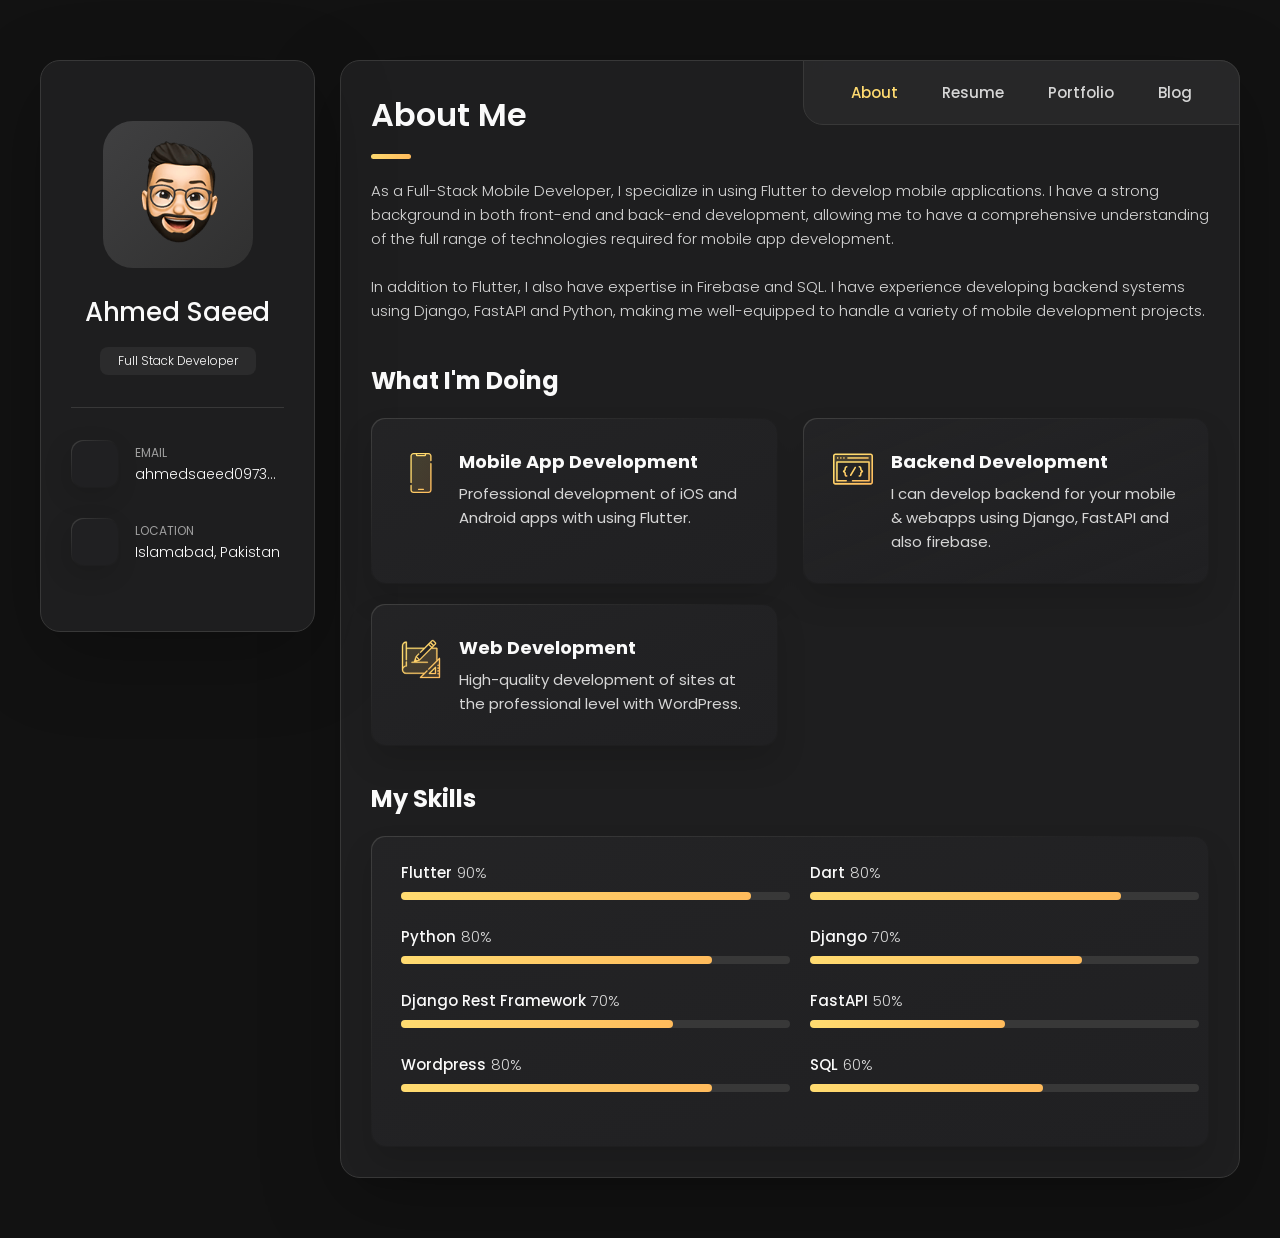
==== index.html @ b969475f "Project added" ====
<!DOCTYPE html>
<html lang="en">
  <head>
    <meta charset="UTF-8" />
    <meta http-equiv="X-UA-Compatible" content="IE=edge" />
    <meta name="viewport" content="width=device-width, initial-scale=1.0" />
    <title>Ahmed Saeed - Mobile App Developer</title>

    <!--
    - favicon
  -->
    <link
      rel="shortcut icon"
      href="./assets/images/logo.ico"
      type="image/x-icon"
    />

    <!--
    - custom css link
  -->
    <link rel="stylesheet" href="./assets/css/style.css" />

    <!--
    - google font link
  -->
    <link rel="preconnect" href="https://fonts.googleapis.com" />
    <link rel="preconnect" href="https://fonts.gstatic.com" crossorigin />
    <link
      href="https://fonts.googleapis.com/css2?family=Poppins:wght@300;400;500;600&display=swap"
      rel="stylesheet"
    />
  </head>

  <body>
    <!-- ===================================================================== -->
    <!-- Main -->
    <!-- ===================================================================== -->

    <main>
      <!-- ==================================================================== -->
      <!-- Sidebar -->
      <!-- ==================================================================== -->

      <aside class="sidebar" data-sidebar>
        <div class="sidebar-info">
          <figure class="avatar-box">
            <img
              src="./assets/images/my-avatar.png"
              alt="Ahmed Saeed"
              width="80"
            />
          </figure>

          <div class="info-content">
            <h1 class="name" title="Ahmed Saeed">Ahmed Saeed</h1>

            <p class="title">Full Stack Developer</p>
          </div>

          <button class="info_more-btn" data-sidebar-btn>
            <span>Show Contacts</span>

            <ion-icon name="chevron-down"></ion-icon>
          </button>
        </div>

        <div class="sidebar-info_more">
          <div class="separator"></div>

          <ul class="contacts-list">
            <li class="contact-item">
              <div class="icon-box">
                <ion-icon name="mail-outline"></ion-icon>
              </div>

              <div class="contact-info">
                <p class="contact-title">Email</p>

                <a href="mailto:ahmedsaeed0973@gmail.com" class="contact-link"
                  >ahmedsaeed0973@gmail.com</a
                >
              </div>
            </li>
            <!-- 
          <li class="contact-item">

            <div class="icon-box">  
              <ion-icon name="phone-portrait-outline"></ion-icon>
            </div>

            <div class="contact-info">
              <p class="contact-title">Phone</p>

              <a href="#" class="contact-link">+92 (333) 000-00000</a>
            </div>

          </li> -->

            <!-- <li class="contact-item">

            <div class="icon-box">
              <ion-icon name="calendar-outline"></ion-icon>
            </div>

            <div class="contact-info">
              <p class="contact-title">Birthday</p>

              <time datetime="1982-06-23">November 15, 1997</time>
            </div>

          </li> -->

            <li class="contact-item">
              <div class="icon-box">
                <ion-icon name="location-outline"></ion-icon>
              </div>

              <div class="contact-info">
                <p class="contact-title">Location</p>

                <address>Islamabad, Pakistan</address>
              </div>
            </li>
          </ul>

          <div class="separator"></div>

          <ul class="social-list">
            <li class="social-item">
              <a
                href="https://www.linkedin.com/in/ahmedawwan/"
                class="social-link"
                target="_blank"
              >
                <ion-icon name="logo-linkedin"></ion-icon>
              </a>
            </li>

            <li class="social-item">
              <a
                href="https://github.com/ahmedawwan"
                class="social-link"
                target="_blank"
              >
                <ion-icon name="logo-github"></ion-icon>
              </a>
            </li>

            <li class="social-item">
              <a
                href="https://stackoverflow.com/users/20607918/"
                class="social-link"
                target="_blank"
              >
                <ion-icon name="logo-stackoverflow"></ion-icon>
              </a>
            </li>

            <li class="social-item">
              <a
                href="https://medium.com/@ahmedawwan"
                class="social-link"
                target="_blank"
              >
                <ion-icon name="logo-medium"></ion-icon>
              </a>
            </li>

            <li class="social-item">
              <a
                href="https://instagram.com/ahmedawwan"
                class="social-link"
                target="_blank"
              >
                <ion-icon name="logo-instagram"></ion-icon>
              </a>
            </li>
          </ul>
        </div>
      </aside>

      <!--
      - #main-content
    -->

      <div class="main-content">
        <!--
        - #NAVBAR
      -->

        <nav class="navbar">
          <ul class="navbar-list">
            <li class="navbar-item">
              <button class="navbar-link active" data-nav-link>About</button>
            </li>

            <li class="navbar-item">
              <button class="navbar-link" data-nav-link>Resume</button>
            </li>

            <li class="navbar-item">
              <button class="navbar-link" data-nav-link>Portfolio</button>
            </li>

            <li class="navbar-item">
              <button class="navbar-link" data-nav-link>Blog</button>
            </li>
            <!-- 
          <li class="navbar-item">
            <button class="navbar-link" data-nav-link>Contact</button>
          </li> -->
          </ul>
        </nav>

        <!--
        - #ABOUT
      -->

        <article class="about active" data-page="about">
          <header>
            <h2 class="h2 article-title">About me</h2>
          </header>

          <section class="about-text">
            <p>
              As a Full-Stack Mobile Developer, I specialize in using Flutter to
              develop mobile applications. I have a strong background in both
              front-end and back-end development, allowing me to have a
              comprehensive understanding of the full range of technologies
              required for mobile app development.
              <br /><br />
              In addition to Flutter, I also have expertise in Firebase and SQL.
              I have experience developing backend systems using Django, FastAPI
              and Python, making me well-equipped to handle a variety of mobile
              development projects.
            </p>
          </section>

          <!-- ================================================================ -->
          <!-- Services -->
          <!-- ================================================================ -->

          <section class="service">
            <h3 class="h3 service-title">What i'm doing</h3>

            <ul class="service-list">
              <!-- =========================================================== -->
              <!-- Mobile App Development -->
              <!-- =========================================================== -->

              <li class="service-item">
                <div class="service-icon-box">
                  <img
                    src="./assets/images/icon-app.svg"
                    alt="mobile app icon"
                    width="40"
                  />
                </div>

                <div class="service-content-box">
                  <h4 class="h4 service-item-title">Mobile app development</h4>

                  <p class="service-item-text">
                    Professional development of iOS and Android apps with using
                    Flutter.
                  </p>
                </div>
              </li>

              <li class="service-item">
                <div class="service-icon-box">
                  <img
                    src="./assets/images/icon-dev.svg
                "
                    alt="Backend icon"
                    width="40"
                  />
                </div>

                <div class="service-content-box">
                  <h4 class="h4 service-item-title">Backend Development</h4>

                  <p class="service-item-text">
                    I can develop backend for your mobile & webapps using
                    Django, FastAPI and also firebase.
                  </p>
                </div>
              </li>

              <li class="service-item">
                <div class="service-icon-box">
                  <img
                    src="./assets/images/icon-design.svg"
                    alt="Web development icon"
                    width="40"
                  />
                </div>

                <div class="service-content-box">
                  <h4 class="h4 service-item-title">Web development</h4>

                  <p class="service-item-text">
                    High-quality development of sites at the professional level
                    with WordPress.
                  </p>
                </div>
              </li>

              <!-- <li class="service-item">

              <div class="service-icon-box">
                <img src="./assets/images/icon-photo.svg" alt="camera icon" width="40">
              </div>

              <div class="service-content-box">
                <h4 class="h4 service-item-title">Photography</h4>

                <p class="service-item-text">
                  I make high-quality photos of any category at a professional level.
                </p>
              </div>

            </li> -->
            </ul>
          </section>

          <!-- =============================================================== -->
          <!-- Skills -->
          <!-- =============================================================== -->

          <section class="skill">
            <h3 class="h3 skills-title">My skills</h3>

            <div
              class="skills-list content-card"
              style="display: grid; grid-template-columns: 50% 50%; gap: 0 20px"
            >
              <li class="skills-item">
                <div class="title-wrapper">
                  <h5 class="h5">Flutter</h5>
                  <data value="90">90%</data>
                </div>

                <div class="skill-progress-bg">
                  <div class="skill-progress-fill" style="width: 90%"></div>
                </div>
              </li>

              <li class="skills-item">
                <div class="title-wrapper">
                  <h5 class="h5">Dart</h5>
                  <data value="80">80%</data>
                </div>

                <div class="skill-progress-bg">
                  <div class="skill-progress-fill" style="width: 80%"></div>
                </div>
              </li>

              <li class="skills-item">
                <div class="title-wrapper">
                  <h5 class="h5">Python</h5>
                  <data value="80">80%</data>
                </div>

                <div class="skill-progress-bg">
                  <div class="skill-progress-fill" style="width: 80%"></div>
                </div>
              </li>

              <li class="skills-item">
                <div class="title-wrapper">
                  <h5 class="h5">Django</h5>
                  <data value="70">70%</data>
                </div>

                <div class="skill-progress-bg">
                  <div class="skill-progress-fill" style="width: 70%"></div>
                </div>
              </li>

              <li class="skills-item">
                <div class="title-wrapper">
                  <h5 class="h5">Django Rest Framework</h5>
                  <data value="70">70%</data>
                </div>

                <div class="skill-progress-bg">
                  <div class="skill-progress-fill" style="width: 70%"></div>
                </div>
              </li>

              <li class="skills-item">
                <div class="title-wrapper">
                  <h5 class="h5">FastAPI</h5>
                  <data value="50">50%</data>
                </div>

                <div class="skill-progress-bg">
                  <div class="skill-progress-fill" style="width: 50%"></div>
                </div>
              </li>

              <li class="skills-item">
                <div class="title-wrapper">
                  <h5 class="h5">Wordpress</h5>
                  <data value="80">80%</data>
                </div>

                <div class="skill-progress-bg">
                  <div class="skill-progress-fill" style="width: 80%"></div>
                </div>
              </li>

              <li class="skills-item">
                <div class="title-wrapper">
                  <h5 class="h5">SQL</h5>
                  <data value="60">60%</data>
                </div>

                <div class="skill-progress-bg">
                  <div class="skill-progress-fill" style="width: 60%"></div>
                </div>
              </li>
            </div>
          </section>

          <!--
          - testimonials
        -->

          <!-- <section class="testimonials">

          <h3 class="h3 testimonials-title">Testimonials</h3>

          <ul class="testimonials-list has-scrollbar">

            <li class="testimonials-item">
              <div class="content-card" data-testimonials-item>

                <figure class="testimonials-avatar-box">
                  <img src="./assets/images/avatar-1.png" alt="Daniel lewis" width="60" data-testimonials-avatar>
                </figure>

                <h4 class="h4 testimonials-item-title" data-testimonials-title>Daniel lewis</h4>

                <div class="testimonials-text" data-testimonials-text>
                  <p>
                    Richard was hired to create a corporate identity. We were very pleased with the work done. She has a
                    lot of experience
                    and is very concerned about the needs of client. Lorem ipsum dolor sit amet, ullamcous cididt
                    consectetur adipiscing
                    elit, seds do et eiusmod tempor incididunt ut laborels dolore magnarels alia.
                  </p>
                </div>

              </div>
            </li>



          </ul>

        </section> -->

          <!--
          - testimonials modal
        -->

          <div class="modal-container" data-modal-container>
            <div class="overlay" data-overlay></div>

            <section class="testimonials-modal">
              <button class="modal-close-btn" data-modal-close-btn>
                <ion-icon name="close-outline"></ion-icon>
              </button>

              <div class="modal-img-wrapper">
                <figure class="modal-avatar-box">
                  <img
                    src="./assets/images/avatar-1.png"
                    alt="Daniel lewis"
                    width="80"
                    data-modal-img
                  />
                </figure>

                <img src="./assets/images/icon-quote.svg" alt="quote icon" />
              </div>

              <div class="modal-content">
                <h4 class="h3 modal-title" data-modal-title>Daniel lewis</h4>

                <time datetime="2021-06-14">14 June, 2021</time>

                <div data-modal-text>
                  <p>
                    Richard was hired to create a corporate identity. We were
                    very pleased with the work done. She has a lot of experience
                    and is very concerned about the needs of client. Lorem ipsum
                    dolor sit amet, ullamcous cididt consectetur adipiscing
                    elit, seds do et eiusmod tempor incididunt ut laborels
                    dolore magnarels alia.
                  </p>
                </div>
              </div>
            </section>
          </div>

          <!--
          - clients
        -->

          <!-- <section class="clients">

          <h3 class="h3 clients-title">Clients</h3>

          <ul class="clients-list has-scrollbar">

            <li class="clients-item">
              <a href="#">
                <img src="./assets/images/logo-1-color.png" alt="client logo">
              </a>
            </li>

            <li class="clients-item">
              <a href="#">
                <img src="./assets/images/logo-2-color.png" alt="client logo">
              </a>
            </li>

            <li class="clients-item">
              <a href="#">
                <img src="./assets/images/logo-3-color.png" alt="client logo">
              </a>
            </li>

            <li class="clients-item">
              <a href="#">
                <img src="./assets/images/logo-4-color.png" alt="client logo">
              </a>
            </li>

            <li class="clients-item">
              <a href="#">
                <img src="./assets/images/logo-5-color.png" alt="client logo">
              </a>
            </li>

            <li class="clients-item">
              <a href="#">
                <img src="./assets/images/logo-6-color.png" alt="client logo">
              </a>
            </li>

          </ul>

        </section> -->
        </article>

        <!--
        - #RESUME
      -->

        <article class="resume" data-page="resume">
          <header>
            <h2 class="h2 article-title">Resume</h2>
          </header>

          <section class="timeline">
            <div class="title-wrapper">
              <div class="icon-box">
                <ion-icon name="book-outline"></ion-icon>
              </div>

              <!-- =========================================================== -->
              <!-- Experience -->
              <!-- =========================================================== -->

              <h3 class="h3">Experience</h3>
            </div>

            <ol class="timeline-list">
              <li class="timeline-item">
                <h4 class="h4 timeline-item-title">
                  Flutter Developer - Ropstam Solutions Inc
                </h4>

                <span>Jul 2022 - Present</span>

                <!-- <ul>
                  <li class="timeline-text">
                    - Design & implement new app modules based on the product
                    requirements
                  </li>
                  <li class="timeline-text">- Maintain existing codebases</li>
                  <li class="timeline-text">
                    - Build reusable widgets and libraries for future use
                  </li>
                  <li class="timeline-text">
                    - Debug existing apps components, fix issues and avoid
                    regressions
                  </li>
                  <li class="timeline-text">
                    - Collaborate closely with the teams of UI/UX designers,
                    PMs, QAs, and other developers
                  </li>
                  <li class="timeline-text">
                    - Participate in software architecture, design discussions
                    and code reviews
                  </li>
                  <li class="timeline-text">
                    - Optimize application for maximum speed and scalability
                  </li>
                </ul>
              </li> -->
              </li>

              <li class="timeline-item">
                <h4 class="h4 timeline-item-title">
                  Mobile Application Developer - Oxbridge Digital
                </h4>

                <span>Jul 2021 - Jul 2022</span>

                <!-- <ul>
                  <li class="timeline-text">
                    - Building and deploying robust apps to Android/ iOS devices
                  </li>
                  <li class="timeline-text">
                    - Writing readable and clear code using Dart that will be
                    extensively documented for future use and upgrades
                  </li>
                  <li class="timeline-text">
                    - Build reusable widgets and libraries for future use
                  </li>
                  <li class="timeline-text">
                    - Ensure the technical feasibility of UI/UX designs
                  </li>
                  <li class="timeline-text">
                    - Collaborate with other team members and stakeholders
                  </li>
                </ul>
              </li> -->
              </li>

              <li class="timeline-item">
                <h4 class="h4 timeline-item-title">
                  Intern - Cybrone Solutions
                </h4>

                <span>Apr 2021 - Jul 2021</span>
                <!-- 
                <ul>
                  <li class="timeline-text">
                    - Assisting in developing UI of mobile applications.
                  </li>
                  <li class="timeline-text">
                    - Assisting in maintaining existing codebases.
                  </li>
                  <li class="timeline-text">
                    - Assisting in gathering client requirements.
                  </li>
                </ul> -->
              </li>
            </ol>
          </section>

          <!-- =============================================================== -->
          <!-- Education -->
          <!-- =============================================================== -->

          <section class="timeline">
            <div class="title-wrapper">
              <div class="icon-box">
                <ion-icon name="book-outline"></ion-icon>
              </div>

              <h3 class="h3">Education</h3>
            </div>

            <ol class="timeline-list">
              <li class="timeline-item">
                <h4 class="h4 timeline-item-title">
                  Federal Urdu University of Arts, Science & Technology
                </h4>

                <span>2017 - 2021</span>

                <p class="timeline-text">Bachelor's Degree, Computer Science</p>
              </li>
            </ol>
          </section>

          <section class="timeline">
            <div class="title-wrapper">
              <div class="icon-box">
                <ion-icon name="book-outline"></ion-icon>
              </div>

              <h3 class="h3">Certifications</h3>
            </div>

            <ol class="timeline-list">
              <li class="timeline-item">
                <a
                  href="https://www.udemy.com/certificate/UC-ce38c7cd-98c3-48b2-a9f4-07ca939f2468/"
                  target="_blank"
                >
                  <h4 class="h4 timeline-item-title">
                    The Complete 2021 Flutter Development Bootcamp with Dart
                  </h4>
                </a>
                <span>August 2022</span>

                <p class="timeline-text">Udemy</p>
              </li>

              <li class="timeline-item">
                <a
                  href="https://www.hackerrank.com/certificates/c4bd63835437"
                  target="_blank"
                >
                  <h4 class="h4 timeline-item-title">
                    JavaScript (Intermediate) Certificate
                  </h4>
                </a>

                <span>April 2022</span>

                <p class="timeline-text">Hackerrank</p>
              </li>

              <li class="timeline-item">
                <a
                  href="https://www.hackerrank.com/certificates/7dc91e171e34"
                  target="_blank"
                >
                  <h4 class="h4 timeline-item-title">
                    JavaScript (Basic) Certificate
                  </h4>
                </a>

                <span>April 2022</span>

                <p class="timeline-text">Hackerrank</p>
              </li>
            </ol>
          </section>
        </article>

        <!--
        - #PORTFOLIO
      -->

        <article class="portfolio" data-page="portfolio">
          <header>
            <h2 class="h2 article-title">Portfolio</h2>
          </header>

          <section class="projects">
            <ul class="filter-list">
              <li class="filter-item">
                <button class="active" data-filter-btn>All</button>
              </li>

              <li class="filter-item">
                <button data-filter-btn>Mobile</button>
              </li>

              <li class="filter-item">
                <button data-filter-btn>Web</button>
              </li>
            </ul>

            <div class="filter-select-box">
              <button class="filter-select" data-select>
                <div class="select-value" data-selecct-value>
                  Select category
                </div>

                <div class="select-icon">
                  <ion-icon name="chevron-down"></ion-icon>
                </div>
              </button>

              <ul class="select-list">
                <li class="select-item">
                  <button data-select-item>All</button>
                </li>

                <li class="select-item">
                  <button data-select-item>Mobile</button>
                </li>

                <li class="select-item">
                  <button data-select-item>Web</button>
                </li>
              </ul>
            </div>

            <ul class="project-list">
              <li
                class="project-item active"
                data-filter-item
                data-category="mobile"
              >
                <a href="#">
                  <figure class="project-img">
                    <div class="project-item-icon-box">
                      <ion-icon name="eye-outline"></ion-icon>
                    </div>

                    <img
                      src="./assets/images/project-n4l.jpg"
                      alt="Health App"
                      loading="lazy"
                    />
                  </figure>

                  <h3 class="project-title">N4L Health</h3>

                  <p class="project-category">Mobile</p>
                </a>
              </li>

              <li
                class="project-item active"
                data-filter-item
                data-category="mobile"
              >
                <a
                  href="https://play.google.com/store/apps/details?id=com.ropstam.mydasma"
                  target="_blank"
                >
                  <figure class="project-img">
                    <div class="project-item-icon-box">
                      <ion-icon name="eye-outline"></ion-icon>
                    </div>

                    <img
                      src="./assets/images/project-mydasma.webp"
                      alt="Health App"
                      loading="lazy"
                    />
                  </figure>

                  <h3 class="project-title">MyDasma</h3>

                  <p class="project-category">Mobile</p>
                </a>
              </li>

              <li
                class="project-item active"
                data-filter-item
                data-category="mobile"
              >
                <a
                  href="https://play.google.com/store/apps/details?id=com.zack.report_zip"
                  target="_blank"
                >
                  <figure class="project-img">
                    <div class="project-item-icon-box">
                      <ion-icon name="eye-outline"></ion-icon>
                    </div>

                    <img
                      src="./assets/images/project-rpz.webp"
                      alt="Business"
                      loading="lazy"
                    />
                  </figure>

                  <h3 class="project-title">ReportZip</h3>

                  <p class="project-category">Mobile</p>
                </a>
              </li>

              <li
                class="project-item active"
                data-filter-item
                data-category="mobile"
              >
                <a href="#">
                  <figure class="project-img">
                    <div class="project-item-icon-box">
                      <ion-icon name="eye-outline"></ion-icon>
                    </div>

                    <img
                      src="./assets/images/project-bmc.jpg"
                      alt="Courier"
                      loading="lazy"
                    />
                  </figure>

                  <h3 class="project-title">Be My Courier</h3>

                  <p class="project-category">Mobile</p>
                </a>
              </li>

              <li
                class="project-item active"
                data-filter-item
                data-category="mobile"
              >
                <a
                  href="https://github.com/ahmedawwan/unity_human_anatomy_AR"
                  target="_blank"
                >
                  <figure class="project-img">
                    <div class="project-item-icon-box">
                      <ion-icon name="eye-outline"></ion-icon>
                    </div>

                    <img
                      src="./assets/images/project-haar.png"
                      alt="Business"
                      loading="lazy"
                    />
                  </figure>

                  <h3 class="project-title">Human Anatomy AR</h3>

                  <p class="project-category">Mobile</p>
                </a>
              </li>

              <li
                class="project-item active"
                data-filter-item
                data-category="web"
              >
                <a href="https://magnacartacollege.ac.uk/" target="_blank">
                  <figure class="project-img">
                    <div class="project-item-icon-box">
                      <ion-icon name="eye-outline"></ion-icon>
                    </div>

                    <img
                      src="./assets/images/project-mcc.jpg"
                      alt="Education"
                      loading="lazy"
                    />
                  </figure>

                  <h3 class="project-title">Magna Carta College</h3>

                  <p class="project-category">Web</p>
                </a>
              </li>
              <li
                class="project-item active"
                data-filter-item
                data-category="web"
              >
                <a href="https://profile.oxbridgedigital.com/" target="_blank">
                  <figure class="project-img">
                    <div class="project-item-icon-box">
                      <ion-icon name="eye-outline"></ion-icon>
                    </div>

                    <img
                      src="./assets/images/project-od.jpg"
                      alt="Education"
                      loading="lazy"
                    />
                  </figure>

                  <h3 class="project-title">Oxbridge Digital Profile</h3>

                  <p class="project-category">Web</p>
                </a>
              </li>
              <li
                class="project-item active"
                data-filter-item
                data-category="web"
              >
                <a href="https://www.ecc.edu.pk/" target="_blank">
                  <figure class="project-img">
                    <div class="project-item-icon-box">
                      <ion-icon name="eye-outline"></ion-icon>
                    </div>

                    <img
                      src="./assets/images/project-ecc.jpg"
                      alt="Education"
                      loading="lazy"
                    />
                  </figure>

                  <h3 class="project-title">Extreme Commerce College</h3>

                  <p class="project-category">Web</p>
                </a>
              </li>
            </ul>
          </section>
        </article>

        <!--
        - #BLOG
      -->

        <article class="blog" data-page="blog">
          <header>
            <h2 class="h2 article-title">Blog</h2>
          </header>

          <section class="blog-posts">
            <ul class="blog-posts-list">
              <li class="blog-post-item">
                <a
                  href="https://medium.com/@ahmedawwan/implementation-of-apple-pay-with-stripe-in-flutter-a-comprehensive-guide-ef66f9bb989f"
                  target="_blank"
                >
                  <figure class="blog-banner-box">
                    <img
                      src="https://miro.medium.com/max/1400/1*1n-mTmyyASV1pCbcPAWdqA.webp"
                      alt="apple pay with stripe"
                      loading="lazy"
                    />
                  </figure>

                  <div class="blog-content">
                    <div class="blog-meta">
                      <p class="blog-category">Flutter</p>

                      <span class="dot"></span>

                      <time datetime="2022-02-23">Jan 29, 2023</time>
                    </div>

                    <h3 class="h3 blog-item-title">
                      Implementation of Apple Pay with Stripe in Flutter: A
                      Comprehensive Guide
                    </h3>

                    <p class="blog-text">
                      Demonstration of Apple Pay with Stripe in a Flutter app
                      using flutter_stripe package.
                    </p>
                  </div>
                </a>
              </li>

              <li class="blog-post-item">
                <a
                  href="https://medium.com/@ahmedawwan/using-touch-id-to-authenticate-to-the-server-in-flutter-5859433bcc6d"
                  target="_blank"
                >
                  <figure class="blog-banner-box">
                    <img
                      src="https://miro.medium.com/v2/1*CVcS81XVD7YU7dZsCivJKA.jpeg"
                      alt="biometric authentication with flutter"
                      loading="lazy"
                    />
                  </figure>

                  <div class="blog-content">
                    <div class="blog-meta">
                      <p class="blog-category">Flutter</p>

                      <span class="dot"></span>

                      <time datetime="2022-02-23">Oct 30, 2022</time>
                    </div>

                    <h3 class="h3 blog-item-title">
                      Secure Server Authentication with Biometrics in Flutter: A
                      Step-by-Step Guide
                    </h3>

                    <p class="blog-text">
                      Using secure_storage and local_auth to authenticate users
                      to the server
                    </p>
                  </div>
                </a>
              </li>
            </ul>
          </section>
        </article>

        <!--
        - #CONTACT
      -->

        <!-- <article class="contact" data-page="contact">

        <header>
          <h2 class="h2 article-title">Contact</h2>
        </header>

        <section class="mapbox" data-mapbox>
          <figure>
            <iframe
              src="https://www.google.com/maps/embed?pb=!1m18!1m12!1m3!1d199666.5651251294!2d-121.58334177520186!3d38.56165006739519!2m3!1f0!2f0!3f0!3m2!1i1024!2i768!4f13.1!3m3!1m2!1s0x809ac672b28397f9%3A0x921f6aaa74197fdb!2sSacramento%2C%20CA%2C%20USA!5e0!3m2!1sen!2sbd!4v1647608789441!5m2!1sen!2sbd"
              width="400" height="300" loading="lazy"></iframe>
          </figure>
        </section>

        <section class="contact-form">

          <h3 class="h3 form-title">Contact Form</h3>

          <form action="#" class="form" data-form>

            <div class="input-wrapper">
              <input type="text" name="fullname" class="form-input" placeholder="Full name" required data-form-input>

              <input type="email" name="email" class="form-input" placeholder="Email address" required data-form-input>
            </div>

            <textarea name="message" class="form-input" placeholder="Your Message" required data-form-input></textarea>

            <button class="form-btn" type="submit" disabled data-form-btn>
              <ion-icon name="paper-plane"></ion-icon>
              <span>Send Message</span>
            </button>

          </form>

        </section>

      </article> -->
      </div>
    </main>

    <!--
    - custom js link
  -->
    <script src="./assets/js/script.js"></script>

    <!--
    - ionicon link
  -->
    <script
      type="module"
      src="https://unpkg.com/ionicons@5.5.2/dist/ionicons/ionicons.esm.js"
    ></script>
    <script
      nomodule
      src="https://unpkg.com/ionicons@5.5.2/dist/ionicons/ionicons.js"
    ></script>
  </body>
</html>
---- assets/css/style.css ----
/*-----------------------------------*\
  #style.css
\*-----------------------------------*/


/**
 * copyright 2022 @codewithsadee
 */





/*-----------------------------------*\
  #CUSTOM PROPERTY
\*-----------------------------------*/

:root {

  /**
   * colors
   */

  /* gradient */

  --bg-gradient-onyx: linear-gradient(to bottom right,
      hsl(240, 1%, 25%) 3%,
      hsl(0, 0%, 19%) 97%);
  --bg-gradient-jet: linear-gradient(to bottom right,
      hsla(240, 1%, 18%, 0.251) 0%,
      hsla(240, 2%, 11%, 0) 100%), hsl(240, 2%, 13%);
  --bg-gradient-yellow-1: linear-gradient(to bottom right,
      hsl(45, 100%, 71%) 0%,
      hsla(36, 100%, 69%, 0) 50%);
  --bg-gradient-yellow-2: linear-gradient(135deg,
      hsla(45, 100%, 71%, 0.251) 0%,
      hsla(35, 100%, 68%, 0) 59.86%), hsl(240, 2%, 13%);
  --border-gradient-onyx: linear-gradient(to bottom right,
      hsl(0, 0%, 25%) 0%,
      hsla(0, 0%, 25%, 0) 50%);
  --text-gradient-yellow: linear-gradient(to right,
      hsl(45, 100%, 72%),
      hsl(35, 100%, 68%));

  /* solid */

  --jet: hsl(0, 0%, 22%);
  --onyx: hsl(240, 1%, 17%);
  --eerie-black-1: hsl(240, 2%, 13%);
  --eerie-black-2: hsl(240, 2%, 12%);
  --smoky-black: hsl(0, 0%, 7%);
  --white-1: hsl(0, 0%, 100%);
  --white-2: hsl(0, 0%, 98%);
  --orange-yellow-crayola: hsl(45, 100%, 72%);
  --vegas-gold: hsl(45, 54%, 58%);
  --light-gray: hsl(0, 0%, 84%);
  --light-gray-70: hsla(0, 0%, 84%, 0.7);
  --bittersweet-shimmer: hsl(0, 43%, 51%);

  /**
   * typography
   */

  /* font-family */
  --ff-poppins: 'Poppins', sans-serif;

  /* font-size */
  --fs-1: 24px;
  --fs-2: 18px;
  --fs-3: 17px;
  --fs-4: 16px;
  --fs-5: 15px;
  --fs-6: 14px;
  --fs-7: 13px;
  --fs-8: 11px;

  /* font-weight */
  --fw-300: 300;
  --fw-400: 400;
  --fw-500: 500;
  --fw-600: 600;

  /**
   * shadow
   */

  --shadow-1: -4px 8px 24px hsla(0, 0%, 0%, 0.25);
  --shadow-2: 0 16px 30px hsla(0, 0%, 0%, 0.25);
  --shadow-3: 0 16px 40px hsla(0, 0%, 0%, 0.25);
  --shadow-4: 0 25px 50px hsla(0, 0%, 0%, 0.15);
  --shadow-5: 0 24px 80px hsla(0, 0%, 0%, 0.25);

  /**
   * transition
   */

  --transition-1: 0.25s ease;
  --transition-2: 0.5s ease-in-out;

}





/*-----------------------------------*\
  #RESET
\*-----------------------------------*/

*,
*::before,
*::after {
  margin: 0;
  padding: 0;
  box-sizing: border-box;
}

a {
  text-decoration: none;
}

li {
  list-style: none;
}

img,
ion-icon,
a,
button,
time,
span {
  display: block;
}

button {
  font: inherit;
  background: none;
  border: none;
  text-align: left;
  cursor: pointer;
}

input,
textarea {
  display: block;
  width: 100%;
  background: none;
  font: inherit;
}

::selection {
  background: var(--orange-yellow-crayola);
  color: var(--smoky-black);
}

:focus {
  outline-color: var(--orange-yellow-crayola);
}

html {
  font-family: var(--ff-poppins);
}

body {
  background: var(--smoky-black);
}





/*-----------------------------------*\
  #REUSED STYLE
\*-----------------------------------*/

.sidebar,
article {
  background: var(--eerie-black-2);
  border: 1px solid var(--jet);
  border-radius: 20px;
  padding: 15px;
  box-shadow: var(--shadow-1);
  z-index: 1;
}

.separator {
  width: 100%;
  height: 1px;
  background: var(--jet);
  margin: 16px 0;
}

.icon-box {
  position: relative;
  background: var(--border-gradient-onyx);
  width: 30px;
  height: 30px;
  border-radius: 8px;
  display: flex;
  justify-content: center;
  align-items: center;
  font-size: 16px;
  color: var(--orange-yellow-crayola);
  box-shadow: var(--shadow-1);
  z-index: 1;
}

.icon-box::before {
  content: "";
  position: absolute;
  inset: 1px;
  background: var(--eerie-black-1);
  border-radius: inherit;
  z-index: -1;
}

.icon-box ion-icon {
  --ionicon-stroke-width: 35px;
}

article {
  display: none;
}

article.active {
  display: block;
  animation: fade 0.5s ease backwards;
}

@keyframes fade {
  0% {
    opacity: 0;
  }

  100% {
    opacity: 1;
  }
}

.h2,
.h3,
.h4,
.h5 {
  color: var(--white-2);
  text-transform: capitalize;
}

.h2 {
  font-size: var(--fs-1);
}

.h3 {
  font-size: var(--fs-2);
}

.h4 {
  font-size: var(--fs-4);
}

.h5 {
  font-size: var(--fs-7);
  font-weight: var(--fw-500);
}

.article-title {
  position: relative;
  padding-bottom: 7px;
}

.article-title::after {
  content: "";
  position: absolute;
  bottom: 0;
  left: 0;
  width: 30px;
  height: 3px;
  background: var(--text-gradient-yellow);
  border-radius: 3px;
}

.has-scrollbar::-webkit-scrollbar {
  width: 5px;
  /* for vertical scrollbar */
  height: 5px;
  /* for horizontal scrollbar */
}

.has-scrollbar::-webkit-scrollbar-track {
  background: var(--onyx);
  border-radius: 5px;
}

.has-scrollbar::-webkit-scrollbar-thumb {
  background: var(--orange-yellow-crayola);
  border-radius: 5px;
}

.has-scrollbar::-webkit-scrollbar-button {
  width: 20px;
}

.content-card {
  position: relative;
  background: var(--border-gradient-onyx);
  padding: 15px;
  padding-top: 45px;
  border-radius: 14px;
  box-shadow: var(--shadow-2);
  cursor: pointer;
  z-index: 1;
}

.content-card::before {
  content: "";
  position: absolute;
  inset: 1px;
  background: var(--bg-gradient-jet);
  border-radius: inherit;
  z-index: -1;
}





/*-----------------------------------*\
  #MAIN
\*-----------------------------------*/

main {
  margin: 15px 12px;
  margin-bottom: 75px;
  min-width: 259px;
}





/*-----------------------------------*\
  #SIDEBAR
\*-----------------------------------*/

.sidebar {
  margin-bottom: 15px;
  max-height: 112px;
  overflow: hidden;
  transition: var(--transition-2);
}

.sidebar.active {
  max-height: 405px;
}

.sidebar-info {
  position: relative;
  display: flex;
  justify-content: flex-start;
  align-items: center;
  gap: 15px;
}

.avatar-box {
  background: var(--bg-gradient-onyx);
  border-radius: 20px;
}

.info-content .name {
  color: var(--white-2);
  font-size: var(--fs-3);
  font-weight: var(--fw-500);
  letter-spacing: -0.25px;
  margin-bottom: 10px;
}

.info-content .title {
  color: var(--white-1);
  background: var(--onyx);
  font-size: var(--fs-8);
  font-weight: var(--fw-300);
  width: max-content;
  padding: 3px 12px;
  border-radius: 8px;
}

.info_more-btn {
  position: absolute;
  top: -15px;
  right: -15px;
  border-radius: 0 15px;
  font-size: 13px;
  color: var(--orange-yellow-crayola);
  background: var(--border-gradient-onyx);
  padding: 10px;
  box-shadow: var(--shadow-2);
  transition: var(--transition-1);
  z-index: 1;
}

.info_more-btn::before {
  content: "";
  position: absolute;
  inset: 1px;
  border-radius: inherit;
  background: var(--bg-gradient-jet);
  transition: var(--transition-1);
  z-index: -1;
}

.info_more-btn:hover,
.info_more-btn:focus {
  background: var(--bg-gradient-yellow-1);
}

.info_more-btn:hover::before,
.info_more-btn:focus::before {
  background: var(--bg-gradient-yellow-2);
}

.info_more-btn span {
  display: none;
}

.sidebar-info_more {
  opacity: 0;
  visibility: hidden;
  transition: var(--transition-2);
}

.sidebar.active .sidebar-info_more {
  opacity: 1;
  visibility: visible;
}

.contacts-list {
  display: grid;
  grid-template-columns: 1fr;
  gap: 16px;
}

.contact-item {
  min-width: 100%;
  display: flex;
  align-items: center;
  gap: 16px;
}

.contact-info {
  max-width: calc(100% - 46px);
  width: calc(100% - 46px);
}

.contact-title {
  color: var(--light-gray-70);
  font-size: var(--fs-8);
  text-transform: uppercase;
  margin-bottom: 2px;
}

.contact-info :is(.contact-link, time, address) {
  color: var(--white-2);
  font-size: var(--fs-7);
}

.contact-info address {
  font-style: normal;
}

.social-list {
  display: flex;
  justify-content: flex-start;
  align-items: center;
  gap: 15px;
  padding-bottom: 4px;
  padding-left: 7px;
}

.social-item .social-link {
  color: var(--light-gray-70);
  font-size: 18px;
}


.social-item .social-link:hover {
  color: var(--light-gray);
}





/*-----------------------------------*\
  #NAVBAR
\*-----------------------------------*/

.navbar {
  position: fixed;
  bottom: 0;
  left: 0;
  width: 100%;
  background: hsla(240, 1%, 17%, 0.75);
  backdrop-filter: blur(10px);
  border: 1px solid var(--jet);
  border-radius: 12px 12px 0 0;
  box-shadow: var(--shadow-2);
  z-index: 5;
}

.navbar-list {
  display: flex;
  flex-wrap: wrap;
  justify-content: center;
  align-items: center;
  padding: 0 10px;
}

.navbar-link {
  color: var(--light-gray);
  font-size: var(--fs-8);
  padding: 20px 7px;
  transition: color var(--transition-1);
}

.navbar-link:hover,
.navbar-link:focus {
  color: var(--light-gray-70);
}

.navbar-link.active {
  color: var(--orange-yellow-crayola);
}





/*-----------------------------------*\
  #ABOUT
\*-----------------------------------*/

.about .article-title {
  margin-bottom: 15px;
}

.about-text {
  color: var(--light-gray);
  font-size: var(--fs-6);
  font-weight: var(--fw-300);
  line-height: 1.6;
}

.about-text p {
  margin-bottom: 15px;
}



/**
 * #service 
 */

.service {
  margin-bottom: 35px;
}

.service-title {
  margin-bottom: 20px;
}

.service-list {
  display: grid;
  grid-template-columns: 1fr;
  gap: 20px;
}

.service-item {
  position: relative;
  background: var(--border-gradient-onyx);
  padding: 20px;
  border-radius: 14px;
  box-shadow: var(--shadow-2);
  z-index: 1;
}

.service-item::before {
  content: "";
  position: absolute;
  inset: 1px;
  background: var(--bg-gradient-jet);
  border-radius: inherit;
  z-index: -1;
}

.service-icon-box {
  margin-bottom: 10px;
}

.service-icon-box img {
  margin: auto;
}

.service-content-box {
  text-align: center;
}

.service-item-title {
  margin-bottom: 7px;
}

.service-item-text {
  color: var(--light-gray);
  font-size: var(--fs-6);
  font-weight: var(--fw-3);
  line-height: 1.6;
}


/**
 * #testimonials 
 */

.testimonials {
  margin-bottom: 30px;
}

.testimonials-title {
  margin-bottom: 20px;
}

.testimonials-list {
  display: flex;
  justify-content: flex-start;
  align-items: flex-start;
  gap: 15px;
  margin: 0 -15px;
  padding: 25px 15px;
  padding-bottom: 35px;
  overflow-x: auto;
  scroll-behavior: smooth;
  overscroll-behavior-inline: contain;
  scroll-snap-type: inline mandatory;
}

.testimonials-item {
  min-width: 100%;
  scroll-snap-align: center;
}

.testimonials-avatar-box {
  position: absolute;
  top: 0;
  left: 0;
  transform: translate(15px, -25px);
  background: var(--bg-gradient-onyx);
  border-radius: 14px;
  box-shadow: var(--shadow-1);
}

.testimonials-item-title {
  margin-bottom: 7px;
}

.testimonials-text {
  color: var(--light-gray);
  font-size: var(--fs-6);
  font-weight: var(--fw-300);
  line-height: 1.6;
  display: -webkit-box;
  line-clamp: 4;
  -webkit-line-clamp: 4;
  -webkit-box-orient: vertical;
  overflow: hidden;
}


/**
 * #testimonials-modal
 */

.modal-container {
  position: fixed;
  top: 0;
  left: 0;
  width: 100%;
  height: 100%;
  display: flex;
  justify-content: center;
  align-items: center;
  overflow-y: auto;
  overscroll-behavior: contain;
  z-index: 20;
  pointer-events: none;
  visibility: hidden;
}

.modal-container::-webkit-scrollbar {
  display: none;
}

.modal-container.active {
  pointer-events: all;
  visibility: visible;
}

.overlay {
  position: fixed;
  top: 0;
  left: 0;
  width: 100%;
  height: 100vh;
  background: hsl(0, 0%, 5%);
  opacity: 0;
  visibility: hidden;
  pointer-events: none;
  z-index: 1;
  transition: var(--transition-1);
}

.overlay.active {
  opacity: 0.8;
  visibility: visible;
  pointer-events: all;
}

.testimonials-modal {
  background: var(--eerie-black-2);
  position: relative;
  padding: 15px;
  margin: 15px 12px;
  border: 1px solid var(--jet);
  border-radius: 14px;
  box-shadow: var(--shadow-5);
  transform: scale(1.2);
  opacity: 0;
  transition: var(--transition-1);
  z-index: 2;
}

.modal-container.active .testimonials-modal {
  transform: scale(1);
  opacity: 1;
}

.modal-close-btn {
  position: absolute;
  top: 15px;
  right: 15px;
  background: var(--onyx);
  border-radius: 8px;
  width: 32px;
  height: 32px;
  display: flex;
  justify-content: center;
  align-items: center;
  color: var(--white-2);
  font-size: 18px;
  opacity: 0.7;
}

.modal-close-btn:hover,
.modal-close-btn:focus {
  opacity: 1;
}

.modal-close-btn ion-icon {
  --ionicon-stroke-width: 50px;
}

.modal-avatar-box {
  background: var(--bg-gradient-onyx);
  width: max-content;
  border-radius: 14px;
  margin-bottom: 15px;
  box-shadow: var(--shadow-2);
}

.modal-img-wrapper>img {
  display: none;
}

.modal-title {
  margin-bottom: 4px;
}

.modal-content time {
  font-size: var(--fs-6);
  color: var(--light-gray-70);
  font-weight: var(--fw-300);
  margin-bottom: 10px;
}

.modal-content p {
  color: var(--light-gray);
  font-size: var(--fs-6);
  font-weight: var(--fw-300);
  line-height: 1.6;
}


/**
 * #clients 
 */

.clients {
  margin-bottom: 15px;
}

.clients-list {
  display: flex;
  justify-content: flex-start;
  align-items: flex-start;
  gap: 15px;
  margin: 0 -15px;
  padding: 25px;
  padding-bottom: 25px;
  overflow-x: auto;
  scroll-behavior: smooth;
  overscroll-behavior-inline: contain;
  scroll-snap-type: inline mandatory;
  scroll-padding-inline: 25px;
}

.clients-item {
  min-width: 50%;
  scroll-snap-align: start;
}

.clients-item img {
  width: 100%;
  filter: grayscale(1);
  transition: var(--transition-1);
}

.clients-item img:hover {
  filter: grayscale(0);
}





/*-----------------------------------*\
  #RESUME
\*-----------------------------------*/

.article-title {
  margin-bottom: 30px;
}


/**
 * education and experience 
 */

.timeline {
  margin-bottom: 30px;
}

.timeline .title-wrapper {
  display: flex;
  align-items: center;
  gap: 15px;
  margin-bottom: 25px;
}

.timeline-list {
  font-size: var(--fs-6);
  margin-left: 45px;
}

.timeline-item {
  position: relative;
}

.timeline-item:not(:last-child) {
  margin-bottom: 20px;
}

.timeline-item-title {
  font-size: var(--fs-6);
  line-height: 1.3;
  margin-bottom: 7px;
}

.timeline-list span {
  color: var(--vegas-gold);
  font-weight: var(--fw-400);
  line-height: 1.6;
}

.timeline-item:not(:last-child)::before {
  content: "";
  position: absolute;
  top: -25px;
  left: -30px;
  width: 1px;
  height: calc(100% + 50px);
  background: var(--jet);
}

.timeline-item::after {
  content: "";
  position: absolute;
  top: 5px;
  left: -33px;
  height: 6px;
  width: 6px;
  background: var(--text-gradient-yellow);
  border-radius: 50%;
  box-shadow: 0 0 0 4px var(--jet);
}

.timeline-text {
  color: var(--light-gray);
  font-weight: var(--fw-300);
  line-height: 1.6;
}


/**
 * skills 
 */

.skills-title {
  margin-bottom: 20px;
}

.skills-list {
  padding: 20px;
}


.skills-item:not(:last-child) {
  margin-bottom: 15px;
}

.skill .title-wrapper {
  display: flex;
  align-items: center;
  gap: 5px;
  margin-bottom: 8px;
}

.skill .title-wrapper data {
  color: var(--light-gray);
  font-size: var(--fs-7);
  font-weight: var(--fw-300);
}

.skill-progress-bg {
  background: var(--jet);
  width: 100%;
  height: 8px;
  border-radius: 10px;
}

.skill-progress-fill {
  background: var(--text-gradient-yellow);
  height: 100%;
  border-radius: inherit;
}





/*-----------------------------------*\
  #PORTFOLIO
\*-----------------------------------*/

.filter-list {
  display: none;
}

.filter-select-box {
  position: relative;
  margin-bottom: 25px;
}

.filter-select {
  background: var(--eerie-black-2);
  color: var(--light-gray);
  display: flex;
  justify-content: space-between;
  align-items: center;
  width: 100%;
  padding: 12px 16px;
  border: 1px solid var(--jet);
  border-radius: 14px;
  font-size: var(--fs-6);
  font-weight: var(--fw-300);
}

.filter-select.active .select-icon {
  transform: rotate(0.5turn);
}

.select-list {
  background: var(--eerie-black-2);
  position: absolute;
  top: calc(100% + 6px);
  width: 100%;
  padding: 6px;
  border: 1px solid var(--jet);
  border-radius: 14px;
  z-index: 2;
  opacity: 0;
  visibility: hidden;
  pointer-events: none;
  transition: 0.15s ease-in-out;
}

.filter-select.active+.select-list {
  opacity: 1;
  visibility: visible;
  pointer-events: all;
}

.select-item button {
  background: var(--eerie-black-2);
  color: var(--light-gray);
  font-size: var(--fs-6);
  font-weight: var(--fw-300);
  text-transform: capitalize;
  width: 100%;
  padding: 8px 10px;
  border-radius: 8px;
}

.select-item button:hover {
  --eerie-black-2: hsl(240, 2%, 20%);
}

.project-list {
  display: grid;
  grid-template-columns: 1fr;
  gap: 30px;
  margin-bottom: 10px;
}

.project-item {
  display: none;
}

.project-item.active {
  display: block;
  animation: scaleUp 0.25s ease forwards;
}

@keyframes scaleUp {
  0% {
    transform: scale(0.5);
  }

  100% {
    transform: scale(1);
  }
}

.project-item>a {
  width: 100%;
}

.project-img {
  position: relative;
  width: 100%;
  height: 180px !important;
  border-radius: 16px;
  overflow: hidden;
  margin-bottom: 15px;
  object-fit: contain;
}

.project-img::before {
  content: "";
  position: absolute;
  top: 0;
  left: 0;
  width: 100%;
  height: 100%;
  background: transparent;
  z-index: 1;
  transition: var(--transition-1);
}

.project-item>a:hover .project-img::before {
  background: hsla(0, 0%, 0%, 0.5);
}

.project-item-icon-box {
  --scale: 0.8;

  background: var(--jet);
  color: var(--orange-yellow-crayola);
  position: absolute;
  top: 50%;
  left: 50%;
  transform: translate(-50%, -50%) scale(var(--scale));
  font-size: 20px;
  padding: 18px;
  border-radius: 12px;
  opacity: 0;
  z-index: 1;
  transition: var(--transition-1);
}

.project-item>a:hover .project-item-icon-box {
  --scale: 1;
  opacity: 1;
}

.project-item-icon-box ion-icon {
  --ionicon-stroke-width: 50px;
}

.project-img img {
  width: 100%;
  height: 100%;
  object-fit: cover;
  transition: var(--transition-1);
}

.project-item>a:hover img {
  transform: scale(1.1);
}

.project-title,
.project-category {
  margin-left: 10px;
}

.project-title {
  color: var(--white-2);
  font-size: var(--fs-5);
  font-weight: var(--fw-400);
  text-transform: capitalize;
  line-height: 1.3;
}

.project-category {
  color: var(--light-gray-70);
  font-size: var(--fs-6);
  font-weight: var(--fw-300);
}





/*-----------------------------------*\
  #BLOG
\*-----------------------------------*/

.blog-posts {
  margin-bottom: 10px;
}

.blog-posts-list {
  display: grid;
  grid-template-columns: 1fr;
  gap: 20px;
}

.blog-post-item>a {
  position: relative;
  background: var(--border-gradient-onyx);
  height: 100%;
  box-shadow: var(--shadow-4);
  border-radius: 16px;
  z-index: 1;
}

.blog-post-item>a::before {
  content: "";
  position: absolute;
  inset: 1px;
  border-radius: inherit;
  background: var(--eerie-black-1);
  z-index: -1;
}

.blog-banner-box {
  width: 100%;
  height: 200px;
  border-radius: 12px;
  overflow: hidden;
}

.blog-banner-box img {
  width: 100%;
  height: 100%;
  object-fit: cover;
  transition: var(--transition-1);
}

.blog-post-item>a:hover .blog-banner-box img {
  transform: scale(1.1);
}

.blog-content {
  padding: 15px;
}

.blog-meta {
  display: flex;
  justify-content: flex-start;
  align-items: center;
  gap: 7px;
  margin-bottom: 10px;
}

.blog-meta :is(.blog-category, time) {
  color: var(--light-gray-70);
  font-size: var(--fs-6);
  font-weight: var(--fw-300);
}

.blog-meta .dot {
  background: var(--light-gray-70);
  width: 4px;
  height: 4px;
  border-radius: 4px;
}

.blog-item-title {
  margin-bottom: 10px;
  line-height: 1.3;
  transition: var(--transition-1);
}

.blog-post-item>a:hover .blog-item-title {
  color: var(--orange-yellow-crayola);
}

.blog-text {
  color: var(--light-gray);
  font-size: var(--fs-6);
  font-weight: var(--fw-300);
  line-height: 1.6;
}





/*-----------------------------------*\
  #CONTACT
\*-----------------------------------*/

.mapbox {
  position: relative;
  height: 250px;
  width: 100%;
  border-radius: 16px;
  margin-bottom: 30px;
  border: 1px solid var(--jet);
  overflow: hidden;
}

.mapbox figure {
  height: 100%;
}

.mapbox iframe {
  width: 100%;
  height: 100%;
  border: none;
  filter: grayscale(1) invert(1);
}

.contact-form {
  margin-bottom: 10px;
}

.form-title {
  margin-bottom: 20px;
}

.input-wrapper {
  display: grid;
  grid-template-columns: 1fr;
  gap: 25px;
  margin-bottom: 25px;
}

.form-input {
  color: var(--white-2);
  font-size: var(--fs-6);
  font-weight: var(--fw-400);
  padding: 13px 20px;
  border: 1px solid var(--jet);
  border-radius: 14px;
  outline: none;
}

.form-input::placeholder {
  font-weight: var(--fw-500);
}

.form-input:focus {
  border-color: var(--orange-yellow-crayola);
}

textarea.form-input {
  min-height: 100px;
  height: 120px;
  max-height: 200px;
  resize: vertical;
  margin-bottom: 25px;
}

textarea.form-input::-webkit-resizer {
  display: none;
}

.form-input:focus:invalid {
  border-color: var(--bittersweet-shimmer);
}

.form-btn {
  position: relative;
  width: 100%;
  background: var(--border-gradient-onyx);
  color: var(--orange-yellow-crayola);
  display: flex;
  justify-content: center;
  align-items: center;
  gap: 10px;
  padding: 13px 20px;
  border-radius: 14px;
  font-size: var(--fs-6);
  text-transform: capitalize;
  box-shadow: var(--shadow-3);
  z-index: 1;
  transition: var(--transition-1);
}

.form-btn::before {
  content: "";
  position: absolute;
  inset: 1px;
  background: var(--bg-gradient-jet);
  border-radius: inherit;
  z-index: -1;
  transition: var(--transition-1);
}

.form-btn ion-icon {
  font-size: 16px;
}

.form-btn:hover {
  background: var(--bg-gradient-yellow-1);
}

.form-btn:hover::before {
  background: var(--bg-gradient-yellow-2);
}

.form-btn:disabled {
  opacity: 0.7;
  cursor: not-allowed;
}

.form-btn:disabled:hover {
  background: var(--border-gradient-onyx);
}

.form-btn:disabled:hover::before {
  background: var(--bg-gradient-jet);
}





/*-----------------------------------*\
  #RESPONSIVE
\*-----------------------------------*/

/**
 * responsive larger than 450px screen
 */

@media (min-width: 450px) {

  /**
   * client
   */

  .clients-item {
    min-width: calc(33.33% - 10px);
  }



  /**
   * #PORTFOLIO, BLOG 
   */

  .blog-banner-box {
    height: auto;
  }





}





/**
 * responsive larger than 580px screen
 */

@media (min-width: 580px) {

  /**
   * CUSTOM PROPERTY
   */

  :root {

    /**
     * typography
     */

    --fs-1: 32px;
    --fs-2: 24px;
    --fs-3: 26px;
    --fs-4: 18px;
    --fs-6: 15px;
    --fs-7: 15px;
    --fs-8: 12px;

  }



  /**
   * #REUSED STYLE
   */

  .sidebar,
  article {
    width: 520px;
    margin-inline: auto;
    padding: 30px;
  }

  .article-title {
    font-weight: var(--fw-600);
    padding-bottom: 15px;
  }

  .article-title::after {
    width: 40px;
    height: 5px;
  }

  .icon-box {
    width: 48px;
    height: 48px;
    border-radius: 12px;
    font-size: 18px;
  }



  /**
   * #MAIN
   */

  main {
    margin-top: 60px;
    margin-bottom: 100px;
  }



  /**
   * #SIDEBAR
   */

  .sidebar {
    max-height: 180px;
    margin-bottom: 30px;
  }

  .sidebar.active {
    max-height: 584px;
  }

  .sidebar-info {
    gap: 25px;
  }

  .avatar-box {
    border-radius: 30px;
  }

  .avatar-box img {
    width: 120px;
  }

  .info-content .name {
    margin-bottom: 15px;
  }

  .info-content .title {
    padding: 5px 18px;
  }

  .info_more-btn {
    top: -30px;
    right: -30px;
    padding: 10px 15px;
  }

  .info_more-btn span {
    display: block;
    font-size: var(--fs-8);
  }

  .info_more-btn ion-icon {
    display: none;
  }

  .separator {
    margin: 32px 0;
  }

  .contacts-list {
    gap: 20px;
  }

  .contact-info {
    max-width: calc(100% - 64px);
    width: calc(100% - 64px);
  }



  /**
   * #NAVBAR
   */

  .navbar {
    border-radius: 20px 20px 0 0;
  }

  .navbar-list {
    gap: 20px;
  }

  .navbar-link {
    --fs-8: 14px;
  }



  /**
   * #ABOUT
   */

  .about .article-title {
    margin-bottom: 20px;
  }

  .about-text {
    margin-bottom: 40px;
  }

  /* service */

  .service-item {
    display: flex;
    justify-content: flex-start;
    align-items: flex-start;
    gap: 18px;
    padding: 30px;
  }

  .service-icon-box {
    margin-bottom: 0;
    margin-top: 5px;
  }

  .service-content-box {
    text-align: left;
  }

  /* testimonials */

  .testimonials-title {
    margin-bottom: 25px;
  }

  .testimonials-list {
    gap: 30px;
    margin: 0 -30px;
    padding: 30px;
    padding-bottom: 35px;
  }

  .content-card {
    padding: 30px;
    padding-top: 25px;
  }

  .testimonials-avatar-box {
    transform: translate(30px, -30px);
    border-radius: 20px;
  }

  .testimonials-avatar-box img {
    width: 80px;
  }

  .testimonials-item-title {
    margin-bottom: 10px;
    margin-left: 95px;
  }

  .testimonials-text {
    line-clamp: 2;
    -webkit-line-clamp: 2;
  }

  /* testimonials modal */

  .modal-container {
    padding: 20px;
  }

  .testimonials-modal {
    display: flex;
    justify-content: flex-start;
    align-items: stretch;
    gap: 25px;
    padding: 30px;
    border-radius: 20px;
  }

  .modal-img-wrapper {
    display: flex;
    flex-direction: column;
    align-items: center;
  }

  .modal-avatar-box {
    border-radius: 18px;
    margin-bottom: 0;
  }

  .modal-avatar-box img {
    width: 65px;
  }

  .modal-img-wrapper>img {
    display: block;
    flex-grow: 1;
    width: 35px;
  }

  /* clients */

  .clients-list {
    gap: 50px;
    margin: 0 -30px;
    padding: 45px;
    scroll-padding-inline: 45px;
  }

  .clients-item {
    min-width: calc(33.33% - 35px);
  }



  /**
   * #RESUME
   */

  .timeline-list {
    margin-left: 65px;
  }

  .timeline-item:not(:last-child)::before {
    left: -40px;
  }

  .timeline-item::after {
    height: 8px;
    width: 8px;
    left: -43px;
  }

  .skills-item:not(:last-child) {
    margin-bottom: 25px;
  }



  /**
   * #PORTFOLIO, BLOG
   */

  .project-img,
  .blog-banner-box {
    border-radius: 16px;
  }

  .blog-posts-list {
    gap: 30px;
  }

  .blog-content {
    padding: 25px;
  }



  /**
   * #CONTACT
   */

  .mapbox {
    height: 380px;
    border-radius: 18px;
  }

  .input-wrapper {
    gap: 30px;
    margin-bottom: 30px;
  }

  .form-input {
    padding: 15px 20px;
  }

  textarea.form-input {
    margin-bottom: 30px;
  }

  .form-btn {
    --fs-6: 16px;
    padding: 16px 20px;
  }

  .form-btn ion-icon {
    font-size: 18px;
  }

}





/**
 * responsive larger than 768px screen
 */

@media (min-width: 768px) {



  /**
   * REUSED STYLE
   */

  .sidebar,
  article {
    width: 700px;
  }

  .has-scrollbar::-webkit-scrollbar-button {
    width: 100px;
  }



  /**
   * SIDEBAR
   */

  .contacts-list {
    grid-template-columns: 1fr 1fr;
    gap: 30px 15px;
  }



  /**
   * NAVBAR
   */

  .navbar-link {
    --fs-8: 15px;
  }



  /**
   * ABOUT
   */

  /* testimonials modal */

  .testimonials-modal {
    gap: 35px;
    max-width: 680px;
  }

  .modal-avatar-box img {
    width: 80px;
  }



  /**
   * PORTFOLIO
   */

  .article-title {
    padding-bottom: 20px;
  }

  .filter-select-box {
    display: none;
  }

  .filter-list {
    display: flex;
    justify-content: flex-start;
    align-items: center;
    gap: 25px;
    padding-left: 5px;
    margin-bottom: 30px;
  }

  .filter-item button {
    color: var(--light-gray);
    font-size: var(--fs-5);
    transition: var(--transition-1);
  }

  .filter-item button:hover {
    color: var(--light-gray-70);
  }

  .filter-item button.active {
    color: var(--orange-yellow-crayola);
  }

  /* portfolio and blog grid */

  .project-list,
  .blog-posts-list {
    grid-template-columns: 1fr 1fr;
  }



  /**
   * CONTACT
   */

  .input-wrapper {
    grid-template-columns: 1fr 1fr;
  }

  .form-btn {
    width: max-content;
    margin-left: auto;
  }

}





/**
 * responsive larger than 1024px screen
 */

@media (min-width: 1024px) {

  /**
   * CUSTOM PROPERTY
   */

  :root {

    /**
    * shadow
    */

    --shadow-1: -4px 8px 24px hsla(0, 0%, 0%, 0.125);
    --shadow-2: 0 16px 30px hsla(0, 0%, 0%, 0.125);
    --shadow-3: 0 16px 40px hsla(0, 0%, 0%, 0.125);

  }



  /**
   * REUSED STYLE
   */

  .sidebar,
  article {
    width: 950px;
    box-shadow: var(--shadow-5);
  }



  /**
   * MAIN 
   */

  main {
    margin-bottom: 60px;
  }

  .main-content {
    position: relative;
    width: max-content;
    margin: auto;
  }



  /**
   * NAVBAR
   */

  .navbar {
    position: absolute;
    bottom: auto;
    top: 0;
    left: auto;
    right: 0;
    width: max-content;
    border-radius: 0 20px;
    padding: 0 20px;
    box-shadow: none;
  }

  .navbar-list {
    gap: 30px;
    padding: 0 20px;
  }

  .navbar-link {
    font-weight: var(--fw-500);
  }



  /**
   * ABOUT
   */

  /* service */

  .service-list {
    grid-template-columns: 1fr 1fr;
    gap: 20px 25px;
  }

  /* testimonials */

  .testimonials-item {
    min-width: calc(50% - 15px);
  }

  /* clients */

  .clients-item {
    min-width: calc(25% - 38px);
  }



  /**
   * PORTFOLIO
   */

  .project-list {
    grid-template-columns: repeat(3, 1fr);
  }



  /**
   * BLOG
   */

  .blog-banner-box {
    height: 230px;
  }

}





/**
 * responsive larger than 1250px screen
 */

@media (min-width: 1250px) {

  /**
   * RESET
   */

  body::-webkit-scrollbar {
    width: 20px;
  }

  body::-webkit-scrollbar-track {
    background: var(--smoky-black);
  }

  body::-webkit-scrollbar-thumb {
    border: 5px solid var(--smoky-black);
    background: hsla(0, 0%, 100%, 0.1);
    border-radius: 20px;
    box-shadow: inset 1px 1px 0 hsla(0, 0%, 100%, 0.11),
      inset -1px -1px 0 hsla(0, 0%, 100%, 0.11);
  }

  body::-webkit-scrollbar-thumb:hover {
    background: hsla(0, 0%, 100%, 0.15);
  }

  body::-webkit-scrollbar-button {
    height: 60px;
  }



  /**
   * REUSED STYLE
   */

  .sidebar,
  article {
    width: auto;
  }

  article {
    min-height: 100%;
  }



  /**
   * MAIN
   */

  main {
    max-width: 1200px;
    margin-inline: auto;
    display: flex;
    justify-content: center;
    align-items: stretch;
    gap: 25px;
  }

  .main-content {
    min-width: 75%;
    width: 75%;
    margin: 0;
  }



  /**
   * SIDEBAR
   */

  .sidebar {
    position: sticky;
    top: 60px;
    max-height: max-content;
    height: 100%;
    margin-bottom: 0;
    padding-top: 60px;
    z-index: 1;
  }

  .sidebar-info {
    flex-direction: column;
  }

  .avatar-box img {
    width: 150px;
  }

  .info-content .name {
    white-space: nowrap;
    text-align: center;
  }

  .info-content .title {
    margin: auto;
  }

  .info_more-btn {
    display: none;
  }

  .sidebar-info_more {
    opacity: 1;
    visibility: visible;
  }

  .contacts-list {
    grid-template-columns: 1fr;
  }

  .contact-info :is(.contact-link) {
    white-space: nowrap;
    overflow: hidden;
    text-overflow: ellipsis;
  }

  .contact-info :is(.contact-link, time, address) {
    --fs-7: 14px;
    font-weight: var(--fw-300);
  }

  .separator:last-of-type {
    margin: 15px 0;
    opacity: 0;
  }

  .social-list {
    justify-content: center;
  }



  /**
	 * RESUME
	 */

  .timeline-text {
    max-width: 700px;
  }

}
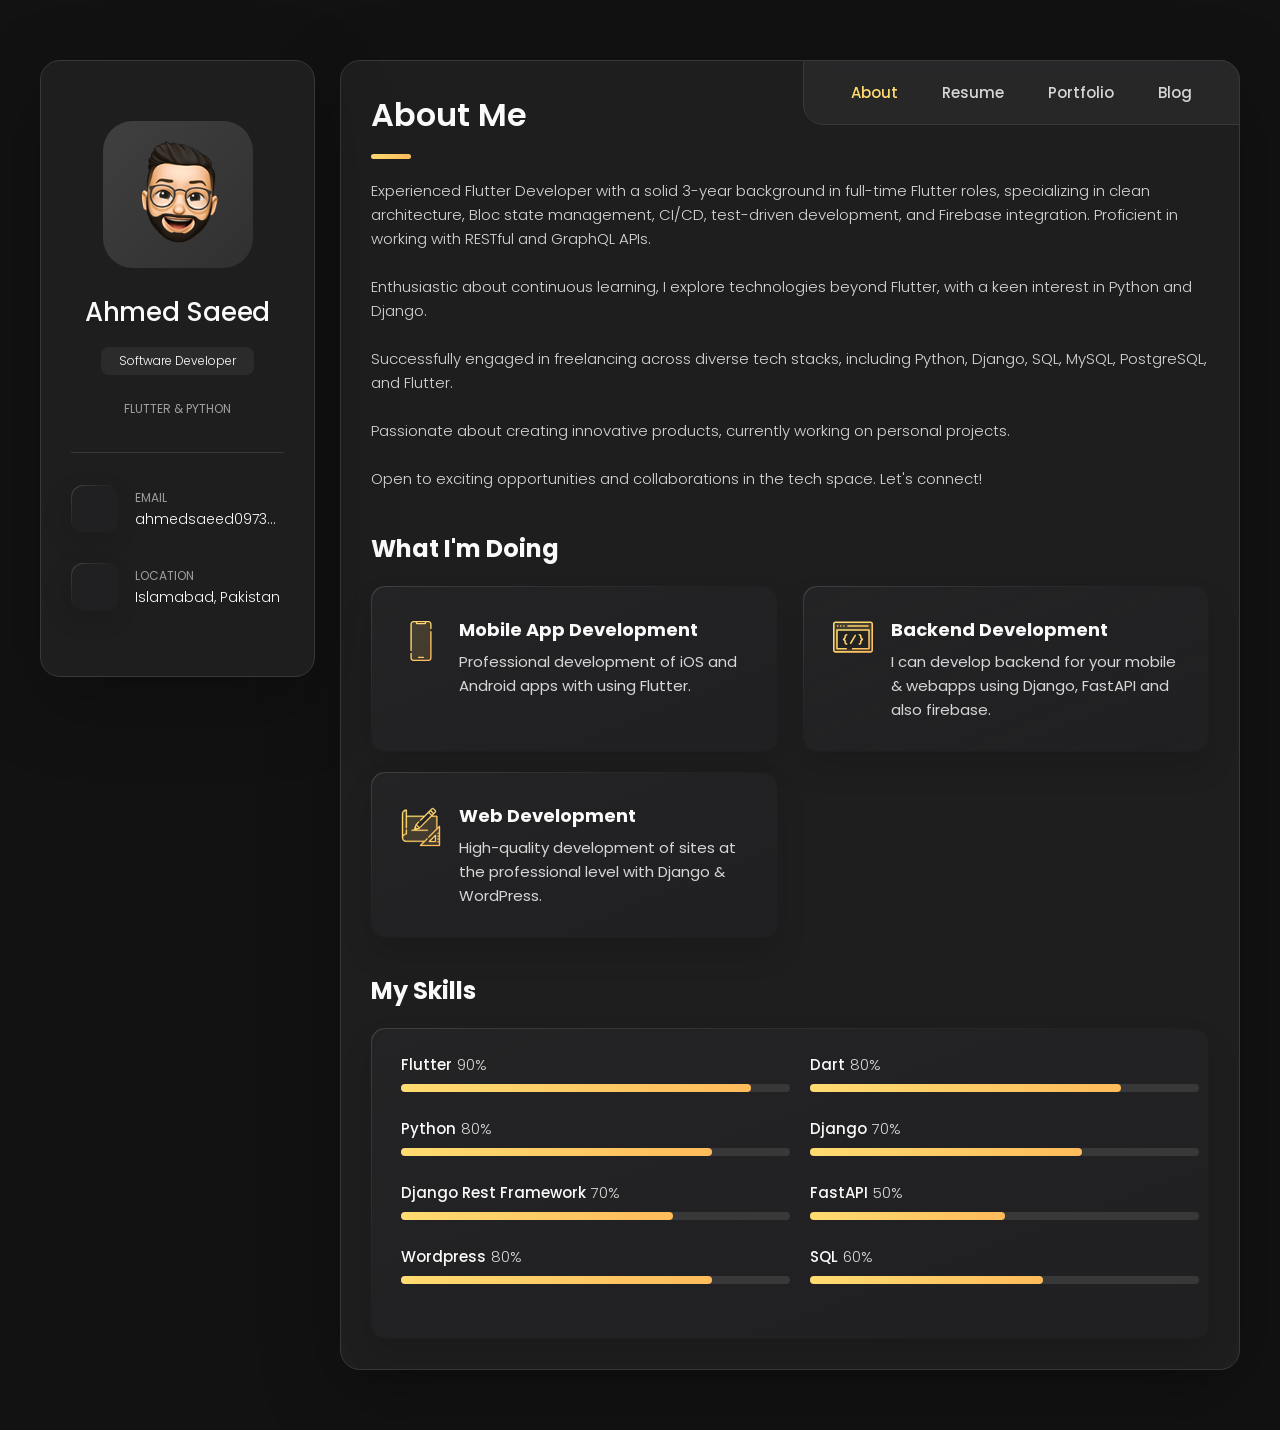
==== commit dcd5636a: "updated" ====
--- a/index.html
+++ b/index.html
@@ -4,7 +4,7 @@
     <meta charset="UTF-8" />
     <meta http-equiv="X-UA-Compatible" content="IE=edge" />
     <meta name="viewport" content="width=device-width, initial-scale=1.0" />
-    <title>Ahmed Saeed - Mobile App Developer</title>
+    <title>Ahmed Saeed - Software Developer</title>
 
     <!--
     - favicon
@@ -54,8 +54,10 @@
           <div class="info-content">
             <h1 class="name" title="Ahmed Saeed">Ahmed Saeed</h1>
 
-            <p class="title">Full Stack Developer</p>
+            <p class="title">Software Developer</p>
+            
           </div>
+          <p class="contact-title">Flutter & Python</p>
 
           <button class="info_more-btn" data-sidebar-btn>
             <span>Show Contacts</span>
@@ -223,16 +225,20 @@
 
           <section class="about-text">
             <p>
-              As a Full-Stack Mobile Developer, I specialize in using Flutter to
-              develop mobile applications. I have a strong background in both
-              front-end and back-end development, allowing me to have a
-              comprehensive understanding of the full range of technologies
-              required for mobile app development.
-              <br /><br />
-              In addition to Flutter, I also have expertise in Firebase and SQL.
-              I have experience developing backend systems using Django, FastAPI
-              and Python, making me well-equipped to handle a variety of mobile
-              development projects.
+              Experienced Flutter Developer with a solid 3-year background in full-time Flutter roles, specializing in clean architecture, Bloc state management, CI/CD, test-driven development, and Firebase integration. Proficient in working with RESTful and GraphQL APIs. 
+<br>
+<br>
+              Enthusiastic about continuous learning, I explore technologies beyond Flutter, with a keen interest in Python and Django. 
+              <br>
+<br>
+              Successfully engaged in freelancing across diverse tech stacks, including Python, Django, SQL, MySQL, PostgreSQL, and Flutter. 
+              <br>
+<br>
+              Passionate about creating innovative products, currently working on personal projects. 
+              <br>
+<br>
+              Open to exciting opportunities and collaborations in the tech space. Let's connect!
+           
             </p>
           </section>
 
@@ -301,7 +307,7 @@
 
                   <p class="service-item-text">
                     High-quality development of sites at the professional level
-                    with WordPress.
+                    with Django & WordPress.
                   </p>
                 </div>
               </li>
@@ -467,45 +473,46 @@
           - testimonials modal
         -->
 
-          <div class="modal-container" data-modal-container>
-            <div class="overlay" data-overlay></div>
-
-            <section class="testimonials-modal">
-              <button class="modal-close-btn" data-modal-close-btn>
-                <ion-icon name="close-outline"></ion-icon>
-              </button>
-
-              <div class="modal-img-wrapper">
-                <figure class="modal-avatar-box">
-                  <img
-                    src="./assets/images/avatar-1.png"
-                    alt="Daniel lewis"
-                    width="80"
-                    data-modal-img
-                  />
-                </figure>
-
-                <img src="./assets/images/icon-quote.svg" alt="quote icon" />
+        <div class="modal-container" data-modal-container >
+          <div class="overlay" data-overlay></div>
+        
+          <section class="project-modal" data-project-modal>
+            <button class="modal-close-btn" data-modal-close-btn>
+              <ion-icon name="close-outline"></ion-icon>
+            </button>
+        
+            <div class="modal-img-wrapper">
+              <figure class="modal-avatar-box">
+                <img src="" alt="Project Image" width="80" data-modal-img />
+              </figure>
+        
+              <img src="./assets/images/icon-quote.svg" alt="quote icon" />
+            </div>
+        
+            <div class="modal-content">
+              <h4 class="h3 modal-title" data-modal-title></h4>
+        
+              <div data-modal-text>
+                <p></p>
               </div>
-
-              <div class="modal-content">
-                <h4 class="h3 modal-title" data-modal-title>Daniel lewis</h4>
-
-                <time datetime="2021-06-14">14 June, 2021</time>
-
-                <div data-modal-text>
-                  <p>
-                    Richard was hired to create a corporate identity. We were
-                    very pleased with the work done. She has a lot of experience
-                    and is very concerned about the needs of client. Lorem ipsum
-                    dolor sit amet, ullamcous cididt consectetur adipiscing
-                    elit, seds do et eiusmod tempor incididunt ut laborels
-                    dolore magnarels alia.
-                  </p>
-                </div>
+        
+              <div class="project-links">
+                <a href="" class="project-link" target="_blank" data-playstore-link>
+                  Play Store
+                </a>
+                <a href="" class="project-link" target="_blank" data-appstore-link>
+                  App Store
+                </a>
+                <a href="" class="project-link" target="_blank" data-web-link>
+                  Website
+                </a>
+                <a href="" class="project-link" target="_blank" data-github-link>
+                  GitHub
+                </a>
               </div>
-            </section>
-          </div>
+            </div>
+          </section>
+        </div>
 
           <!--
           - clients
@@ -769,7 +776,11 @@
               </li>
 
               <li class="filter-item">
-                <button data-filter-btn>Web</button>
+                <button data-filter-btn>WordPress</button>
+              </li>
+
+              <li class="select-item">
+                <button data-select-item>Front-End</button>
               </li>
             </ul>
 
@@ -794,37 +805,19 @@
                 </li>
 
                 <li class="select-item">
-                  <button data-select-item>Web</button>
+                  <button data-select-item>WordPress</button>
+                </li>
+
+                <li class="select-item">
+                  <button data-select-item>Front-End</button>
                 </li>
               </ul>
             </div>
 
             <ul class="project-list">
-              <li
-                class="project-item active"
-                data-filter-item
-                data-category="mobile"
-              >
-                <a href="#">
-                  <figure class="project-img">
-                    <div class="project-item-icon-box">
-                      <ion-icon name="eye-outline"></ion-icon>
-                    </div>
-
-                    <img
-                      src="./assets/images/project-n4l.jpg"
-                      alt="Health App"
-                      loading="lazy"
-                    />
-                  </figure>
-
-                  <h3 class="project-title">N4L Health</h3>
-
-                  <p class="project-category">Mobile</p>
-                </a>
-              </li>
-
-              <li
+
+
+              <!-- <li
                 class="project-item active"
                 data-filter-item
                 data-category="mobile"
@@ -840,7 +833,7 @@
 
                     <img
                       src="./assets/images/project-mydasma.webp"
-                      alt="Health App"
+                      alt="Multi Vendor App"
                       loading="lazy"
                     />
                   </figure>
@@ -849,17 +842,157 @@
 
                   <p class="project-category">Mobile</p>
                 </a>
-              </li>
-
+              </li> -->
+
+              <li class="project-item active" data-filter-item data-category="mobile" data-modal-trigger>
+                <a href="#" onclick="window.open('https://play.google.com/store/apps/details?id=com.ropstam.mydasma&hl=en_US');
+                window.open('https://apps.apple.com/us/app/mydasma/id6449426965 ');">                  <figure class="project-img">
+                    <div class="project-item-icon-box">
+                      <ion-icon name="eye-outline"></ion-icon>
+                    </div>
+                    <img src="./assets/images/project-mydasma.webp" alt="Multi Vendor App" loading="lazy" />
+                  </figure>
+                  <h3 class="project-title">MyDasma</h3>
+                  <p class="project-category">Mobile</p>
+                </a>
+              </li>
+              
+               
+              <li
+              class="project-item active"
+              data-filter-item
+              data-category="mobile"
+            >
+            <a href="#" onclick="window.open('https://apps.apple.com/ca/app/stable-hub/id1556437401');
+    window.open('https://play.google.com/store/apps/details?id=com.stablehub&hl=en&gl=US');">
+                <figure class="project-img">
+                  <div class="project-item-icon-box">
+                    <ion-icon name="eye-outline"></ion-icon>
+                  </div>
+
+                  <img
+                    src="./assets/images/project-stablehub.webp"
+                    alt="Business"
+                    loading="lazy"
+                  />
+                </figure>
+
+                <h3 class="project-title">Stablehub</h3>
+
+                <p class="project-category">Mobile</p>
+              </a>
+            </li>
+            
+              <li
+              class="project-item active"
+              data-filter-item
+              data-category="mobile"
+            >
+            <a href="#" onclick="window.open('https://apps.apple.com/ca/app/karla-rewards-rent-discounted/id6449532168');
+    window.open('https://play.google.com/store/apps/details?id=com.karla.co.app.karla');">
+                <figure class="project-img">
+                  <div class="project-item-icon-box">
+                    <ion-icon name="eye-outline"></ion-icon>
+                  </div>
+
+                  <img
+                    src="./assets/images/project-karla.webp"
+                    alt="Business"
+                    loading="lazy"
+                  />
+                </figure>
+
+                <h3 class="project-title">Karla Rewards</h3>
+
+                <p class="project-category">Mobile</p>
+              </a>
+            </li>
+
+            <li
+            class="project-item active"
+            data-filter-item
+            data-category="mobile"
+          >
+          <a href="#" onclick="window.open('https://apps.apple.com/us/app/be-my-courier/id6477273795');
+          window.open('https://play.google.com/store/apps/details?id=com.ropstam.be_my_courier');">
+              <figure class="project-img">
+                <div class="project-item-icon-box">
+                  <ion-icon name="eye-outline"></ion-icon>
+                </div>
+
+                <img
+                  src="./assets/images/project-bmc.jpg"
+                  alt="Courier"
+                  loading="lazy"
+                />
+              </figure>
+
+              <h3 class="project-title">Be My Courier</h3>
+
+              <p class="project-category">Mobile</p>
+            </a>
+          </li>
+
+            <li
+            class="project-item active"
+            data-filter-item
+            data-category="mobile"
+          >
+            <a
+              href="https://github.com/ahmedawwan/unity_human_anatomy_AR"
+              target="_blank"
+            >
+              <figure class="project-img">
+                <div class="project-item-icon-box">
+                  <ion-icon name="eye-outline"></ion-icon>
+                </div>
+
+                <img
+                  src="./assets/images/project-haar.png"
+                  alt="Business"
+                  loading="lazy"
+                />
+              </figure>
+
+              <h3 class="project-title">Human Anatomy AR</h3>
+
+              <p class="project-category">Mobile</p>
+            </a>
+          </li>
               <li
                 class="project-item active"
                 data-filter-item
                 data-category="mobile"
               >
-                <a
-                  href="https://play.google.com/store/apps/details?id=com.zack.report_zip"
-                  target="_blank"
-                >
+              <a href="#" onclick="window.open('https://play.google.com/store/apps/details?id=com.n4l_health.app');
+              window.open('https://apps.apple.com/us/app/n4l-health/id6474231655');">
+                  <figure class="project-img">
+                    <div class="project-item-icon-box">
+                      <ion-icon name="eye-outline"></ion-icon>
+                    </div>
+
+                    <img
+                      src="./assets/images/project-n4l.jpg"
+                      alt="Health App"
+                      loading="lazy"
+                    />
+                  </figure>
+
+                  <h3 class="project-title">N4L Health</h3>
+
+                  <p class="project-category">Mobile</p>
+                </a>
+              </li>
+
+
+              
+              <li
+                class="project-item active"
+                data-filter-item
+                data-category="mobile"
+              >
+              <a href="#" onclick="window.open('https://play.google.com/store/apps/details?id=com.zack.report_zip');
+              window.open('https://apps.apple.com/us/app/reportzip/id1658289349');">
                   <figure class="project-img">
                     <div class="project-item-icon-box">
                       <ion-icon name="eye-outline"></ion-icon>
@@ -878,61 +1011,14 @@
                 </a>
               </li>
 
+          
+
+           
+
               <li
                 class="project-item active"
                 data-filter-item
-                data-category="mobile"
-              >
-                <a href="#">
-                  <figure class="project-img">
-                    <div class="project-item-icon-box">
-                      <ion-icon name="eye-outline"></ion-icon>
-                    </div>
-
-                    <img
-                      src="./assets/images/project-bmc.jpg"
-                      alt="Courier"
-                      loading="lazy"
-                    />
-                  </figure>
-
-                  <h3 class="project-title">Be My Courier</h3>
-
-                  <p class="project-category">Mobile</p>
-                </a>
-              </li>
-
-              <li
-                class="project-item active"
-                data-filter-item
-                data-category="mobile"
-              >
-                <a
-                  href="https://github.com/ahmedawwan/unity_human_anatomy_AR"
-                  target="_blank"
-                >
-                  <figure class="project-img">
-                    <div class="project-item-icon-box">
-                      <ion-icon name="eye-outline"></ion-icon>
-                    </div>
-
-                    <img
-                      src="./assets/images/project-haar.png"
-                      alt="Business"
-                      loading="lazy"
-                    />
-                  </figure>
-
-                  <h3 class="project-title">Human Anatomy AR</h3>
-
-                  <p class="project-category">Mobile</p>
-                </a>
-              </li>
-
-              <li
-                class="project-item active"
-                data-filter-item
-                data-category="web"
+                data-category="wordpress"
               >
                 <a href="https://magnacartacollege.ac.uk/" target="_blank">
                   <figure class="project-img">
@@ -949,13 +1035,13 @@
 
                   <h3 class="project-title">Magna Carta College</h3>
 
-                  <p class="project-category">Web</p>
+                  <p class="project-category">WordPress</p>
                 </a>
               </li>
               <li
                 class="project-item active"
                 data-filter-item
-                data-category="web"
+                data-category="front-end"
               >
                 <a href="https://profile.oxbridgedigital.com/" target="_blank">
                   <figure class="project-img">
@@ -972,13 +1058,13 @@
 
                   <h3 class="project-title">Oxbridge Digital Profile</h3>
 
-                  <p class="project-category">Web</p>
+                  <p class="project-category">Front-End</p>
                 </a>
               </li>
               <li
                 class="project-item active"
                 data-filter-item
-                data-category="web"
+                data-category="wordpress"
               >
                 <a href="https://www.ecc.edu.pk/" target="_blank">
                   <figure class="project-img">
@@ -995,7 +1081,7 @@
 
                   <h3 class="project-title">Extreme Commerce College</h3>
 
-                  <p class="project-category">Web</p>
+                  <p class="project-category">WordPress</p>
                 </a>
               </li>
             </ul>
@@ -1013,6 +1099,69 @@
 
           <section class="blog-posts">
             <ul class="blog-posts-list">
+              <li class="blog-post-item">
+                <a
+                  href="https://medium.com/@ahmedawwan/flutter-version-management-a-guide-to-using-fvm-dbe1d269f565"
+                  target="_blank"
+                >
+                  <figure class="blog-banner-box">
+                    <img
+                      src="https://miro.medium.com/v2/resize:fit:1372/format:webp/1*fAKDxS9nGSK3iZHYCtEGoA.jpeg"
+                      alt="apple pay with stripe"
+                      loading="lazy"
+                    />
+                  </figure>
+
+                  <div class="blog-content">
+                    <div class="blog-meta">
+                      <p class="blog-category">Flutter</p>
+
+                      <span class="dot"></span>
+
+                      <time datetime="2022-02-23">Feb 14, 2024</time>
+                    </div>
+
+                    <h3 class="h3 blog-item-title">
+                      Flutter Version Management 
+                    </h3>
+
+                    <p class="blog-text">
+                      A guide to using FVM
+                    </p>
+                  </div>
+                </a>
+              </li> <li class="blog-post-item">
+                <a
+                  href="https://medium.com/@ahmedawwan/graphql-in-flutter-a-comprehensive-guide-to-query-mutation-and-subscription-implementations-cb868c07eab7"
+                  target="_blank"
+                >
+                  <figure class="blog-banner-box">
+                    <img
+                      src="https://miro.medium.com/v2/resize:fit:1400/format:webp/1*t_5GACyMPLR-cZNgZSHXfA.png"
+                      alt="apple pay with stripe"
+                      loading="lazy"
+                    />
+                  </figure>
+
+                  <div class="blog-content">
+                    <div class="blog-meta">
+                      <p class="blog-category">Flutter</p>
+
+                      <span class="dot"></span>
+
+                      <time datetime="2022-02-23">Feb 05, 2024</time>
+                    </div>
+
+                    <h3 class="h3 blog-item-title">
+                      GraphQL in Flutter: 
+                    </h3>
+
+                    <p class="blog-text">
+                      A Comprehensive Guide to Query, Mutation, and Subscription Implementations
+                    </p>
+                  </div>
+                </a>
+              </li>
               <li class="blog-post-item">
                 <a
                   href="https://medium.com/@ahmedawwan/implementation-of-apple-pay-with-stripe-in-flutter-a-comprehensive-guide-ef66f9bb989f"
@@ -1046,7 +1195,7 @@
                     </p>
                   </div>
                 </a>
-              </li>
+              </li>  
 
               <li class="blog-post-item">
                 <a
@@ -1148,4 +1297,58 @@
       src="https://unpkg.com/ionicons@5.5.2/dist/ionicons/ionicons.js"
     ></script>
   </body>
+
+  <script>
+
+document.addEventListener("DOMContentLoaded", function () {
+  const modalTriggers = document.querySelectorAll("[data-modal-trigger]");
+  const modalContainer = document.querySelector("[data-modal-container]");
+  const modalCloseBtn = document.querySelector("[data-modal-close-btn]");
+  const modalContent = document.querySelector("[data-project-modal] [data-modal-img]");
+  const modalTitle = document.querySelector("[data-project-modal] [data-modal-title]");
+  const modalText = document.querySelector("[data-project-modal] [data-modal-text] p");
+  const playstoreLink = document.querySelector("[data-project-modal] [data-playstore-link]");
+  const appstoreLink = document.querySelector("[data-project-modal] [data-appstore-link]");
+  const webLink = document.querySelector("[data-project-modal] [data-web-link]");
+  const githubLink = document.querySelector("[data-project-modal] [data-github-link]");
+
+
+  modalTriggers.forEach((trigger) => {
+    trigger.addEventListener("click", (event) => {
+      event.preventDefault(); // Prevent the default link behavior
+
+      // const modalContentId = trigger.getAttribute("data-modal-content-id");
+      const projectImage = trigger.querySelector("img");
+      const projectTitle = trigger.querySelector(".project-title");
+      const projectCategory = trigger.querySelector(".project-category");
+      const playstoreLinkAttr = trigger.querySelector("[data-playstore-link]");
+      const appstoreLinkAttr = trigger.querySelector("[data-appstore-link]");
+      const webLinkAttr = trigger.querySelector("[data-web-link]");
+      const githubLinkAttr = trigger.querySelector("[data-github-link]");
+
+    
+
+      // Set modal content based on the clicked project
+      modalContent.src = projectImage.src;
+      modalTitle.textContent = projectTitle.textContent;
+      modalText.textContent = projectCategory.textContent;
+
+      // Set project-specific links
+      playstoreLink.href = playstoreLinkAttr.getAttribute("href") || "";
+      appstoreLink.href = appstoreLinkAttr.getAttribute("href") || "";
+      webLink.href = webLinkAttr.getAttribute("href") || "";
+      githubLink.href = githubLinkAttr.getAttribute("href") || "";
+
+      modalContainer.classList.add("active");
+    });
+  });
+
+  modalCloseBtn.addEventListener("click", () => {
+    modalContainer.classList.remove("active");
+  });
+});
+
+
+
+  </script>
 </html>
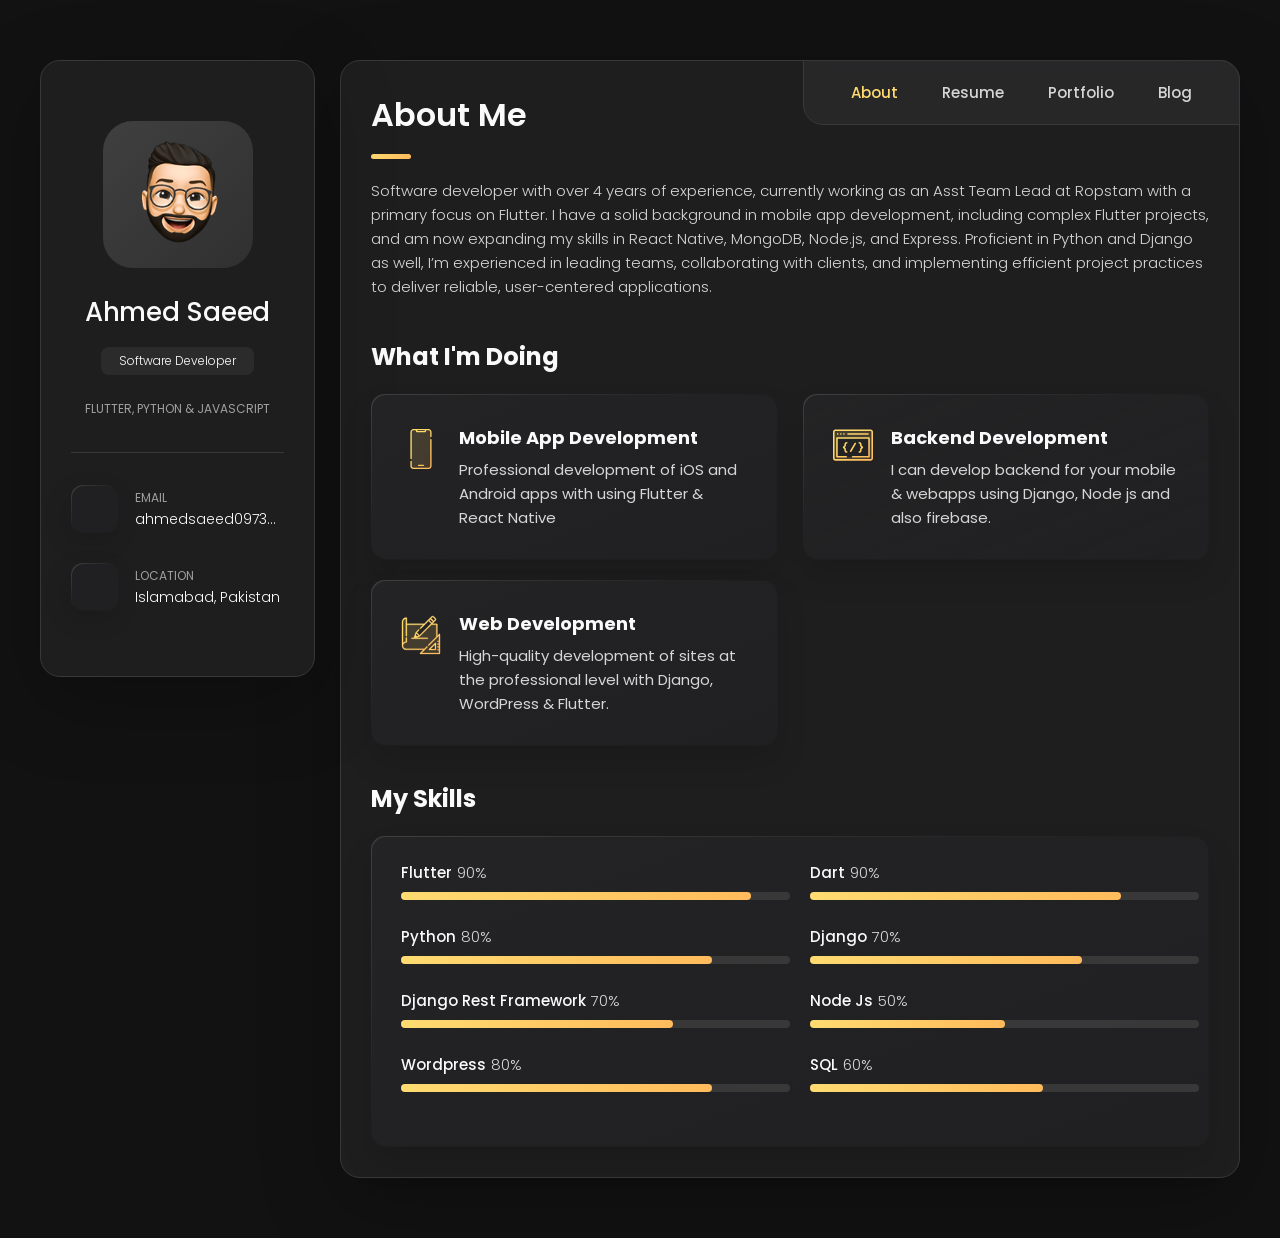
==== commit c7eb7634: "changes" ====
--- a/index.html
+++ b/index.html
@@ -55,9 +55,8 @@
             <h1 class="name" title="Ahmed Saeed">Ahmed Saeed</h1>
 
             <p class="title">Software Developer</p>
-            
           </div>
-          <p class="contact-title">Flutter & Python</p>
+          <p class="contact-title">Flutter, Python & JavaScript</p>
 
           <button class="info_more-btn" data-sidebar-btn>
             <span>Show Contacts</span>
@@ -225,20 +224,14 @@
 
           <section class="about-text">
             <p>
-              Experienced Flutter Developer with a solid 3-year background in full-time Flutter roles, specializing in clean architecture, Bloc state management, CI/CD, test-driven development, and Firebase integration. Proficient in working with RESTful and GraphQL APIs. 
-<br>
-<br>
-              Enthusiastic about continuous learning, I explore technologies beyond Flutter, with a keen interest in Python and Django. 
-              <br>
-<br>
-              Successfully engaged in freelancing across diverse tech stacks, including Python, Django, SQL, MySQL, PostgreSQL, and Flutter. 
-              <br>
-<br>
-              Passionate about creating innovative products, currently working on personal projects. 
-              <br>
-<br>
-              Open to exciting opportunities and collaborations in the tech space. Let's connect!
-           
+              Software developer with over 4 years of experience, currently
+              working as an Asst Team Lead at Ropstam with a primary focus on
+              Flutter. I have a solid background in mobile app development,
+              including complex Flutter projects, and am now expanding my skills
+              in React Native, MongoDB, Node.js, and Express. Proficient in
+              Python and Django as well, I’m experienced in leading teams,
+              collaborating with clients, and implementing efficient project
+              practices to deliver reliable, user-centered applications.
             </p>
           </section>
 
@@ -268,7 +261,7 @@
 
                   <p class="service-item-text">
                     Professional development of iOS and Android apps with using
-                    Flutter.
+                    Flutter & React Native
                   </p>
                 </div>
               </li>
@@ -288,7 +281,7 @@
 
                   <p class="service-item-text">
                     I can develop backend for your mobile & webapps using
-                    Django, FastAPI and also firebase.
+                    Django, Node js and also firebase.
                   </p>
                 </div>
               </li>
@@ -307,7 +300,7 @@
 
                   <p class="service-item-text">
                     High-quality development of sites at the professional level
-                    with Django & WordPress.
+                    with Django, WordPress & Flutter.
                   </p>
                 </div>
               </li>
@@ -355,7 +348,7 @@
               <li class="skills-item">
                 <div class="title-wrapper">
                   <h5 class="h5">Dart</h5>
-                  <data value="80">80%</data>
+                  <data value="90">90%</data>
                 </div>
 
                 <div class="skill-progress-bg">
@@ -398,7 +391,7 @@
 
               <li class="skills-item">
                 <div class="title-wrapper">
-                  <h5 class="h5">FastAPI</h5>
+                  <h5 class="h5">Node js</h5>
                   <data value="50">50%</data>
                 </div>
 
@@ -473,46 +466,61 @@
           - testimonials modal
         -->
 
-        <div class="modal-container" data-modal-container >
-          <div class="overlay" data-overlay></div>
-        
-          <section class="project-modal" data-project-modal>
-            <button class="modal-close-btn" data-modal-close-btn>
-              <ion-icon name="close-outline"></ion-icon>
-            </button>
-        
-            <div class="modal-img-wrapper">
-              <figure class="modal-avatar-box">
-                <img src="" alt="Project Image" width="80" data-modal-img />
-              </figure>
-        
-              <img src="./assets/images/icon-quote.svg" alt="quote icon" />
-            </div>
-        
-            <div class="modal-content">
-              <h4 class="h3 modal-title" data-modal-title></h4>
-        
-              <div data-modal-text>
-                <p></p>
+          <div class="modal-container" data-modal-container>
+            <div class="overlay" data-overlay></div>
+
+            <section class="project-modal" data-project-modal>
+              <button class="modal-close-btn" data-modal-close-btn>
+                <ion-icon name="close-outline"></ion-icon>
+              </button>
+
+              <div class="modal-img-wrapper">
+                <figure class="modal-avatar-box">
+                  <img src="" alt="Project Image" width="80" data-modal-img />
+                </figure>
+
+                <img src="./assets/images/icon-quote.svg" alt="quote icon" />
               </div>
-        
-              <div class="project-links">
-                <a href="" class="project-link" target="_blank" data-playstore-link>
-                  Play Store
-                </a>
-                <a href="" class="project-link" target="_blank" data-appstore-link>
-                  App Store
-                </a>
-                <a href="" class="project-link" target="_blank" data-web-link>
-                  Website
-                </a>
-                <a href="" class="project-link" target="_blank" data-github-link>
-                  GitHub
-                </a>
+
+              <div class="modal-content">
+                <h4 class="h3 modal-title" data-modal-title></h4>
+
+                <div data-modal-text>
+                  <p></p>
+                </div>
+
+                <div class="project-links">
+                  <a
+                    href=""
+                    class="project-link"
+                    target="_blank"
+                    data-playstore-link
+                  >
+                    Play Store
+                  </a>
+                  <a
+                    href=""
+                    class="project-link"
+                    target="_blank"
+                    data-appstore-link
+                  >
+                    App Store
+                  </a>
+                  <a href="" class="project-link" target="_blank" data-web-link>
+                    Website
+                  </a>
+                  <a
+                    href=""
+                    class="project-link"
+                    target="_blank"
+                    data-github-link
+                  >
+                    GitHub
+                  </a>
+                </div>
               </div>
-            </div>
-          </section>
-        </div>
+            </section>
+          </div>
 
           <!--
           - clients
@@ -590,37 +598,34 @@
             <ol class="timeline-list">
               <li class="timeline-item">
                 <h4 class="h4 timeline-item-title">
+                  Asst Team Lead - Ropstam Solutions Inc
+                </h4>
+
+                <span>May 2024 - Present</span>
+                <p class="timeline-text">
+                  As Assistant Team Lead at Ropstam, I drive team productivity
+                  through regular meetings, client collaboration, and Agile
+                  project management. I lead mobile app development in Flutter
+                  and React Native, introduce best practices in CI/CD, version
+                  control, and Firebase, and conduct training to keep the team
+                  updated. Currently, I'm building a company app in React Native
+                  to better support my team.
+                </p>
+              </li>
+              <li class="timeline-item">
+                <h4 class="h4 timeline-item-title">
                   Flutter Developer - Ropstam Solutions Inc
                 </h4>
 
-                <span>Jul 2022 - Present</span>
-
-                <!-- <ul>
-                  <li class="timeline-text">
-                    - Design & implement new app modules based on the product
-                    requirements
-                  </li>
-                  <li class="timeline-text">- Maintain existing codebases</li>
-                  <li class="timeline-text">
-                    - Build reusable widgets and libraries for future use
-                  </li>
-                  <li class="timeline-text">
-                    - Debug existing apps components, fix issues and avoid
-                    regressions
-                  </li>
-                  <li class="timeline-text">
-                    - Collaborate closely with the teams of UI/UX designers,
-                    PMs, QAs, and other developers
-                  </li>
-                  <li class="timeline-text">
-                    - Participate in software architecture, design discussions
-                    and code reviews
-                  </li>
-                  <li class="timeline-text">
-                    - Optimize application for maximum speed and scalability
-                  </li>
-                </ul>
-              </li> -->
+                <span>Jul 2022 - May 2024</span>
+                <p class="timeline-text">
+                  Developed and maintained mobile applications using Test-Driven
+                  Development, reducing defects and achieving high ratings.
+                  Integrated analytics and crash reporting to improve app
+                  stability and user experience. Collaborated with clients to
+                  streamline timelines and enhance satisfaction, while mentoring
+                  junior developers to boost code quality and efficiency.
+                </p>
               </li>
 
               <li class="timeline-item">
@@ -629,26 +634,15 @@
                 </h4>
 
                 <span>Jul 2021 - Jul 2022</span>
-
-                <!-- <ul>
-                  <li class="timeline-text">
-                    - Building and deploying robust apps to Android/ iOS devices
-                  </li>
-                  <li class="timeline-text">
-                    - Writing readable and clear code using Dart that will be
-                    extensively documented for future use and upgrades
-                  </li>
-                  <li class="timeline-text">
-                    - Build reusable widgets and libraries for future use
-                  </li>
-                  <li class="timeline-text">
-                    - Ensure the technical feasibility of UI/UX designs
-                  </li>
-                  <li class="timeline-text">
-                    - Collaborate with other team members and stakeholders
-                  </li>
-                </ul>
-              </li> -->
+                <p class="timeline-text">
+                  Led projects from concept to launch, reducing bugs and
+                  providing post-launch support. Improved project efficiency
+                  with state management techniques and gained expertise in
+                  Flutter, Dart, Python, Django, and Firebase. At Oxbridge,
+                  transformed static pages to dynamic, proposed, and managed an
+                  in-house CRM to replace vTiger, benefiting clients at lower
+                  costs and increasing company profits.
+                </p>
               </li>
 
               <li class="timeline-item">
@@ -657,6 +651,16 @@
                 </h4>
 
                 <span>Apr 2021 - Jul 2021</span>
+                <p class="timeline-text">
+                  Completed online courses and personal projects to rapidly
+                  enhance Flutter skills within six months. Played a key role in
+                  mobile app development, reducing development time through
+                  strong team collaboration and improving feature accuracy by
+                  understanding project requirements. Participated in daily code
+                  reviews, refining coding skills and adherence to best
+                  practices, with mentor feedback confirming progress and fewer
+                  post-release issues.
+                </p>
                 <!-- 
                 <ul>
                   <li class="timeline-text">
@@ -776,11 +780,11 @@
               </li>
 
               <li class="filter-item">
-                <button data-filter-btn>WordPress</button>
+                <button data-filter-btn>Web</button>
               </li>
 
               <li class="select-item">
-                <button data-select-item>Front-End</button>
+                <button data-select-item>Back-End</button>
               </li>
             </ul>
 
@@ -805,18 +809,16 @@
                 </li>
 
                 <li class="select-item">
-                  <button data-select-item>WordPress</button>
+                  <button data-select-item>Web</button>
                 </li>
 
                 <li class="select-item">
-                  <button data-select-item>Front-End</button>
+                  <button data-select-item>Back-End</button>
                 </li>
               </ul>
             </div>
 
             <ul class="project-list">
-
-
               <!-- <li
                 class="project-item active"
                 data-filter-item
@@ -844,181 +846,259 @@
                 </a>
               </li> -->
 
-              <li class="project-item active" data-filter-item data-category="mobile" data-modal-trigger>
-                <a href="#" onclick="window.open('https://play.google.com/store/apps/details?id=com.ropstam.mydasma&hl=en_US');
-                window.open('https://apps.apple.com/us/app/mydasma/id6449426965 ');">                  <figure class="project-img">
-                    <div class="project-item-icon-box">
-                      <ion-icon name="eye-outline"></ion-icon>
-                    </div>
-                    <img src="./assets/images/project-mydasma.webp" alt="Multi Vendor App" loading="lazy" />
-                  </figure>
-                  <h3 class="project-title">MyDasma</h3>
-                  <p class="project-category">Mobile</p>
-                </a>
-              </li>
-              
-               
-              <li
-              class="project-item active"
-              data-filter-item
-              data-category="mobile"
-            >
-            <a href="#" onclick="window.open('https://apps.apple.com/ca/app/stable-hub/id1556437401');
-    window.open('https://play.google.com/store/apps/details?id=com.stablehub&hl=en&gl=US');">
-                <figure class="project-img">
-                  <div class="project-item-icon-box">
-                    <ion-icon name="eye-outline"></ion-icon>
-                  </div>
-
-                  <img
-                    src="./assets/images/project-stablehub.webp"
-                    alt="Business"
-                    loading="lazy"
-                  />
-                </figure>
-
-                <h3 class="project-title">Stablehub</h3>
-
-                <p class="project-category">Mobile</p>
-              </a>
-            </li>
-            
-              <li
-              class="project-item active"
-              data-filter-item
-              data-category="mobile"
-            >
-            <a href="#" onclick="window.open('https://apps.apple.com/ca/app/karla-rewards-rent-discounted/id6449532168');
-    window.open('https://play.google.com/store/apps/details?id=com.karla.co.app.karla');">
-                <figure class="project-img">
-                  <div class="project-item-icon-box">
-                    <ion-icon name="eye-outline"></ion-icon>
-                  </div>
-
-                  <img
-                    src="./assets/images/project-karla.webp"
-                    alt="Business"
-                    loading="lazy"
-                  />
-                </figure>
-
-                <h3 class="project-title">Karla Rewards</h3>
-
-                <p class="project-category">Mobile</p>
-              </a>
-            </li>
-
-            <li
-            class="project-item active"
-            data-filter-item
-            data-category="mobile"
-          >
-          <a href="#" onclick="window.open('https://apps.apple.com/us/app/be-my-courier/id6477273795');
-          window.open('https://play.google.com/store/apps/details?id=com.ropstam.be_my_courier');">
-              <figure class="project-img">
-                <div class="project-item-icon-box">
-                  <ion-icon name="eye-outline"></ion-icon>
-                </div>
-
-                <img
-                  src="./assets/images/project-bmc.jpg"
-                  alt="Courier"
-                  loading="lazy"
-                />
-              </figure>
-
-              <h3 class="project-title">Be My Courier</h3>
-
-              <p class="project-category">Mobile</p>
-            </a>
-          </li>
-
-            <li
-            class="project-item active"
-            data-filter-item
-            data-category="mobile"
-          >
-            <a
-              href="https://github.com/ahmedawwan/unity_human_anatomy_AR"
-              target="_blank"
-            >
-              <figure class="project-img">
-                <div class="project-item-icon-box">
-                  <ion-icon name="eye-outline"></ion-icon>
-                </div>
-
-                <img
-                  src="./assets/images/project-haar.png"
-                  alt="Business"
-                  loading="lazy"
-                />
-              </figure>
-
-              <h3 class="project-title">Human Anatomy AR</h3>
-
-              <p class="project-category">Mobile</p>
-            </a>
-          </li>
               <li
                 class="project-item active"
                 data-filter-item
                 data-category="mobile"
               >
-              <a href="#" onclick="window.open('https://play.google.com/store/apps/details?id=com.n4l_health.app');
-              window.open('https://apps.apple.com/us/app/n4l-health/id6474231655');">
+                <a
+                  href="#"
+                  onclick="window.open('https://apps.apple.com/ca/app/earth-rangers/id1463265884');
+    window.open('https://play.google.com/store/apps/details?id=com.earthrangers.app&hl=en');
+    window.open('https://www.amazon.ca/dp/B083V3QDKK/ref=sr_1_2?keywords=earth+rangers&qid=1579035479&rnid=5264023011&s=mobile-apps&sr=1-2');
+    "
+                >
                   <figure class="project-img">
                     <div class="project-item-icon-box">
                       <ion-icon name="eye-outline"></ion-icon>
                     </div>
 
                     <img
-                      src="./assets/images/project-n4l.jpg"
-                      alt="Health App"
-                      loading="lazy"
-                    />
-                  </figure>
-
-                  <h3 class="project-title">N4L Health</h3>
-
-                  <p class="project-category">Mobile</p>
-                </a>
-              </li>
-
-
-              
+                      src="./assets/images/project-earthrangers.webp"
+                      alt="Education"
+                      loading="lazy"
+                    />
+                  </figure>
+
+                  <h3 class="project-title">Earth Rangers</h3>
+
+                  <p class="project-category">Flutter</p>
+                </a>
+              </li>
+
               <li
                 class="project-item active"
                 data-filter-item
                 data-category="mobile"
-              >
-              <a href="#" onclick="window.open('https://play.google.com/store/apps/details?id=com.zack.report_zip');
-              window.open('https://apps.apple.com/us/app/reportzip/id1658289349');">
+                data-modal-trigger
+              >
+                <a
+                  href="#"
+                  onclick="window.open('https://play.google.com/store/apps/details?id=com.ropstam.mydasma&hl=en_US');
+                window.open('https://apps.apple.com/us/app/mydasma/id6449426965 ');"
+                >
                   <figure class="project-img">
                     <div class="project-item-icon-box">
                       <ion-icon name="eye-outline"></ion-icon>
                     </div>
-
-                    <img
-                      src="./assets/images/project-rpz.webp"
-                      alt="Business"
-                      loading="lazy"
-                    />
-                  </figure>
-
-                  <h3 class="project-title">ReportZip</h3>
-
-                  <p class="project-category">Mobile</p>
-                </a>
-              </li>
-
-          
-
-           
+                    <img
+                      src="./assets/images/project-mydasma.webp"
+                      alt="Multi Vendor App"
+                      loading="lazy"
+                    />
+                  </figure>
+                  <h3 class="project-title">MyDasma</h3>
+                  <p class="project-category">Flutter</p>
+                </a>
+              </li>
 
               <li
                 class="project-item active"
                 data-filter-item
-                data-category="wordpress"
+                data-category="mobile back-end"
+              >
+                <a
+                  href="#"
+                  onclick="window.open('https://apps.apple.com/ca/app/stable-hub/id1556437401');
+    window.open('https://play.google.com/store/apps/details?id=com.stablehub&hl=en&gl=US');"
+                >
+                  <figure class="project-img">
+                    <div class="project-item-icon-box">
+                      <ion-icon name="eye-outline"></ion-icon>
+                    </div>
+
+                    <img
+                      src="./assets/images/project-stablehub.webp"
+                      alt="Business"
+                      loading="lazy"
+                    />
+                  </figure>
+
+                  <h3 class="project-title">Stable Hub</h3>
+
+                  <p class="project-category">Flutter & Node js</p>
+                </a>
+              </li>
+
+              <li
+                class="project-item active"
+                data-filter-item
+                data-category="mobile back-end"
+              >
+                <a
+                  href="#"
+                  onclick="window.open('https://apps.apple.com/us/app/the-law-spot/id6670490846');
+    window.open('https://play.google.com/store/apps/details?id=com.lawspot');"
+                >
+                  <figure class="project-img">
+                    <div class="project-item-icon-box">
+                      <ion-icon name="eye-outline"></ion-icon>
+                    </div>
+
+                    <img
+                      src="./assets/images/project-lawspot.png"
+                      alt="Business"
+                      loading="lazy"
+                    />
+                  </figure>
+
+                  <h3 class="project-title">The Law Spot</h3>
+
+                  <p class="project-category">React Native & Node js</p>
+                </a>
+              </li>
+
+              <li
+                class="project-item active"
+                data-filter-item
+                data-category="mobile"
+              >
+                <a
+                  href="#"
+                  onclick="window.open('https://apps.apple.com/ca/app/karla-rewards-rent-discounted/id6449532168');
+    window.open('https://play.google.com/store/apps/details?id=com.karla.co.app.karla');"
+                >
+                  <figure class="project-img">
+                    <div class="project-item-icon-box">
+                      <ion-icon name="eye-outline"></ion-icon>
+                    </div>
+
+                    <img
+                      src="./assets/images/project-karla.webp"
+                      alt="Business"
+                      loading="lazy"
+                    />
+                  </figure>
+
+                  <h3 class="project-title">Karla Rewards</h3>
+
+                  <p class="project-category">Flutter</p>
+                </a>
+              </li>
+
+              <li
+                class="project-item active"
+                data-filter-item
+                data-category="mobile"
+              >
+                <a
+                  href="#"
+                  onclick="window.open('https://apps.apple.com/us/app/be-my-courier/id6477273795');"
+                >
+                  <figure class="project-img">
+                    <div class="project-item-icon-box">
+                      <ion-icon name="eye-outline"></ion-icon>
+                    </div>
+
+                    <img
+                      src="./assets/images/project-bmc.jpg"
+                      alt="Courier"
+                      loading="lazy"
+                    />
+                  </figure>
+
+                  <h3 class="project-title">Be My Courier</h3>
+
+                  <p class="project-category">Flutter</p>
+                </a>
+              </li>
+
+              <li
+                class="project-item active"
+                data-filter-item
+                data-category="mobile"
+              >
+                <a
+                  href="https://github.com/ahmedawwan/unity_human_anatomy_AR"
+                  target="_blank"
+                >
+                  <figure class="project-img">
+                    <div class="project-item-icon-box">
+                      <ion-icon name="eye-outline"></ion-icon>
+                    </div>
+
+                    <img
+                      src="./assets/images/project-haar.png"
+                      alt="Business"
+                      loading="lazy"
+                    />
+                  </figure>
+
+                  <h3 class="project-title">Human Anatomy AR</h3>
+
+                  <p class="project-category">Unity</p>
+                </a>
+              </li>
+              <li
+                class="project-item active"
+                data-filter-item
+                data-category="mobile"
+              >
+                <a
+                  href="#"
+                  onclick="window.open('https://play.google.com/store/apps/details?id=com.n4l_health.app');
+              window.open('https://apps.apple.com/us/app/n4l-health/id6474231655');"
+                >
+                  <figure class="project-img">
+                    <div class="project-item-icon-box">
+                      <ion-icon name="eye-outline"></ion-icon>
+                    </div>
+
+                    <img
+                      src="./assets/images/project-n4l.jpg"
+                      alt="Health App"
+                      loading="lazy"
+                    />
+                  </figure>
+
+                  <h3 class="project-title">N4L Health</h3>
+
+                  <p class="project-category">Flutter</p>
+                </a>
+              </li>
+
+              <!-- <li
+                class="project-item active"
+                data-filter-item
+                data-category="mobile"
+              >
+                <a
+                  href="#"
+                  onclick="window.open('https://play.google.com/store/apps/details?id=com.zack.report_zip');
+              window.open('https://apps.apple.com/us/app/reportzip/id1658289349');"
+                >
+                  <figure class="project-img">
+                    <div class="project-item-icon-box">
+                      <ion-icon name="eye-outline"></ion-icon>
+                    </div>
+
+                    <img
+                      src="./assets/images/project-rpz.webp"
+                      alt="Business"
+                      loading="lazy"
+                    />
+                  </figure>
+
+                  <h3 class="project-title">ReportZip</h3>
+
+                  <p class="project-category">Mobile</p>
+                </a>
+              </li> -->
+
+              <li
+                class="project-item active"
+                data-filter-item
+                data-category="web"
               >
                 <a href="https://magnacartacollege.ac.uk/" target="_blank">
                   <figure class="project-img">
@@ -1038,7 +1118,7 @@
                   <p class="project-category">WordPress</p>
                 </a>
               </li>
-              <li
+              <!-- <li
                 class="project-item active"
                 data-filter-item
                 data-category="front-end"
@@ -1060,11 +1140,11 @@
 
                   <p class="project-category">Front-End</p>
                 </a>
-              </li>
+              </li> -->
               <li
                 class="project-item active"
                 data-filter-item
-                data-category="wordpress"
+                data-category="web"
               >
                 <a href="https://www.ecc.edu.pk/" target="_blank">
                   <figure class="project-img">
@@ -1122,15 +1202,14 @@
                     </div>
 
                     <h3 class="h3 blog-item-title">
-                      Flutter Version Management 
+                      Flutter Version Management
                     </h3>
 
-                    <p class="blog-text">
-                      A guide to using FVM
-                    </p>
+                    <p class="blog-text">A guide to using FVM</p>
                   </div>
                 </a>
-              </li> <li class="blog-post-item">
+              </li>
+              <li class="blog-post-item">
                 <a
                   href="https://medium.com/@ahmedawwan/graphql-in-flutter-a-comprehensive-guide-to-query-mutation-and-subscription-implementations-cb868c07eab7"
                   target="_blank"
@@ -1152,12 +1231,11 @@
                       <time datetime="2022-02-23">Feb 05, 2024</time>
                     </div>
 
-                    <h3 class="h3 blog-item-title">
-                      GraphQL in Flutter: 
-                    </h3>
+                    <h3 class="h3 blog-item-title">GraphQL in Flutter:</h3>
 
                     <p class="blog-text">
-                      A Comprehensive Guide to Query, Mutation, and Subscription Implementations
+                      A Comprehensive Guide to Query, Mutation, and Subscription
+                      Implementations
                     </p>
                   </div>
                 </a>
@@ -1195,7 +1273,7 @@
                     </p>
                   </div>
                 </a>
-              </li>  
+              </li>
 
               <li class="blog-post-item">
                 <a
@@ -1299,56 +1377,67 @@
   </body>
 
   <script>
-
-document.addEventListener("DOMContentLoaded", function () {
-  const modalTriggers = document.querySelectorAll("[data-modal-trigger]");
-  const modalContainer = document.querySelector("[data-modal-container]");
-  const modalCloseBtn = document.querySelector("[data-modal-close-btn]");
-  const modalContent = document.querySelector("[data-project-modal] [data-modal-img]");
-  const modalTitle = document.querySelector("[data-project-modal] [data-modal-title]");
-  const modalText = document.querySelector("[data-project-modal] [data-modal-text] p");
-  const playstoreLink = document.querySelector("[data-project-modal] [data-playstore-link]");
-  const appstoreLink = document.querySelector("[data-project-modal] [data-appstore-link]");
-  const webLink = document.querySelector("[data-project-modal] [data-web-link]");
-  const githubLink = document.querySelector("[data-project-modal] [data-github-link]");
-
-
-  modalTriggers.forEach((trigger) => {
-    trigger.addEventListener("click", (event) => {
-      event.preventDefault(); // Prevent the default link behavior
-
-      // const modalContentId = trigger.getAttribute("data-modal-content-id");
-      const projectImage = trigger.querySelector("img");
-      const projectTitle = trigger.querySelector(".project-title");
-      const projectCategory = trigger.querySelector(".project-category");
-      const playstoreLinkAttr = trigger.querySelector("[data-playstore-link]");
-      const appstoreLinkAttr = trigger.querySelector("[data-appstore-link]");
-      const webLinkAttr = trigger.querySelector("[data-web-link]");
-      const githubLinkAttr = trigger.querySelector("[data-github-link]");
-
-    
-
-      // Set modal content based on the clicked project
-      modalContent.src = projectImage.src;
-      modalTitle.textContent = projectTitle.textContent;
-      modalText.textContent = projectCategory.textContent;
-
-      // Set project-specific links
-      playstoreLink.href = playstoreLinkAttr.getAttribute("href") || "";
-      appstoreLink.href = appstoreLinkAttr.getAttribute("href") || "";
-      webLink.href = webLinkAttr.getAttribute("href") || "";
-      githubLink.href = githubLinkAttr.getAttribute("href") || "";
-
-      modalContainer.classList.add("active");
+    document.addEventListener("DOMContentLoaded", function () {
+      const modalTriggers = document.querySelectorAll("[data-modal-trigger]");
+      const modalContainer = document.querySelector("[data-modal-container]");
+      const modalCloseBtn = document.querySelector("[data-modal-close-btn]");
+      const modalContent = document.querySelector(
+        "[data-project-modal] [data-modal-img]"
+      );
+      const modalTitle = document.querySelector(
+        "[data-project-modal] [data-modal-title]"
+      );
+      const modalText = document.querySelector(
+        "[data-project-modal] [data-modal-text] p"
+      );
+      const playstoreLink = document.querySelector(
+        "[data-project-modal] [data-playstore-link]"
+      );
+      const appstoreLink = document.querySelector(
+        "[data-project-modal] [data-appstore-link]"
+      );
+      const webLink = document.querySelector(
+        "[data-project-modal] [data-web-link]"
+      );
+      const githubLink = document.querySelector(
+        "[data-project-modal] [data-github-link]"
+      );
+
+      modalTriggers.forEach((trigger) => {
+        trigger.addEventListener("click", (event) => {
+          event.preventDefault(); // Prevent the default link behavior
+
+          // const modalContentId = trigger.getAttribute("data-modal-content-id");
+          const projectImage = trigger.querySelector("img");
+          const projectTitle = trigger.querySelector(".project-title");
+          const projectCategory = trigger.querySelector(".project-category");
+          const playstoreLinkAttr = trigger.querySelector(
+            "[data-playstore-link]"
+          );
+          const appstoreLinkAttr = trigger.querySelector(
+            "[data-appstore-link]"
+          );
+          const webLinkAttr = trigger.querySelector("[data-web-link]");
+          const githubLinkAttr = trigger.querySelector("[data-github-link]");
+
+          // Set modal content based on the clicked project
+          modalContent.src = projectImage.src;
+          modalTitle.textContent = projectTitle.textContent;
+          modalText.textContent = projectCategory.textContent;
+
+          // Set project-specific links
+          playstoreLink.href = playstoreLinkAttr.getAttribute("href") || "";
+          appstoreLink.href = appstoreLinkAttr.getAttribute("href") || "";
+          webLink.href = webLinkAttr.getAttribute("href") || "";
+          githubLink.href = githubLinkAttr.getAttribute("href") || "";
+
+          modalContainer.classList.add("active");
+        });
+      });
+
+      modalCloseBtn.addEventListener("click", () => {
+        modalContainer.classList.remove("active");
+      });
     });
-  });
-
-  modalCloseBtn.addEventListener("click", () => {
-    modalContainer.classList.remove("active");
-  });
-});
-
-
-
   </script>
 </html>
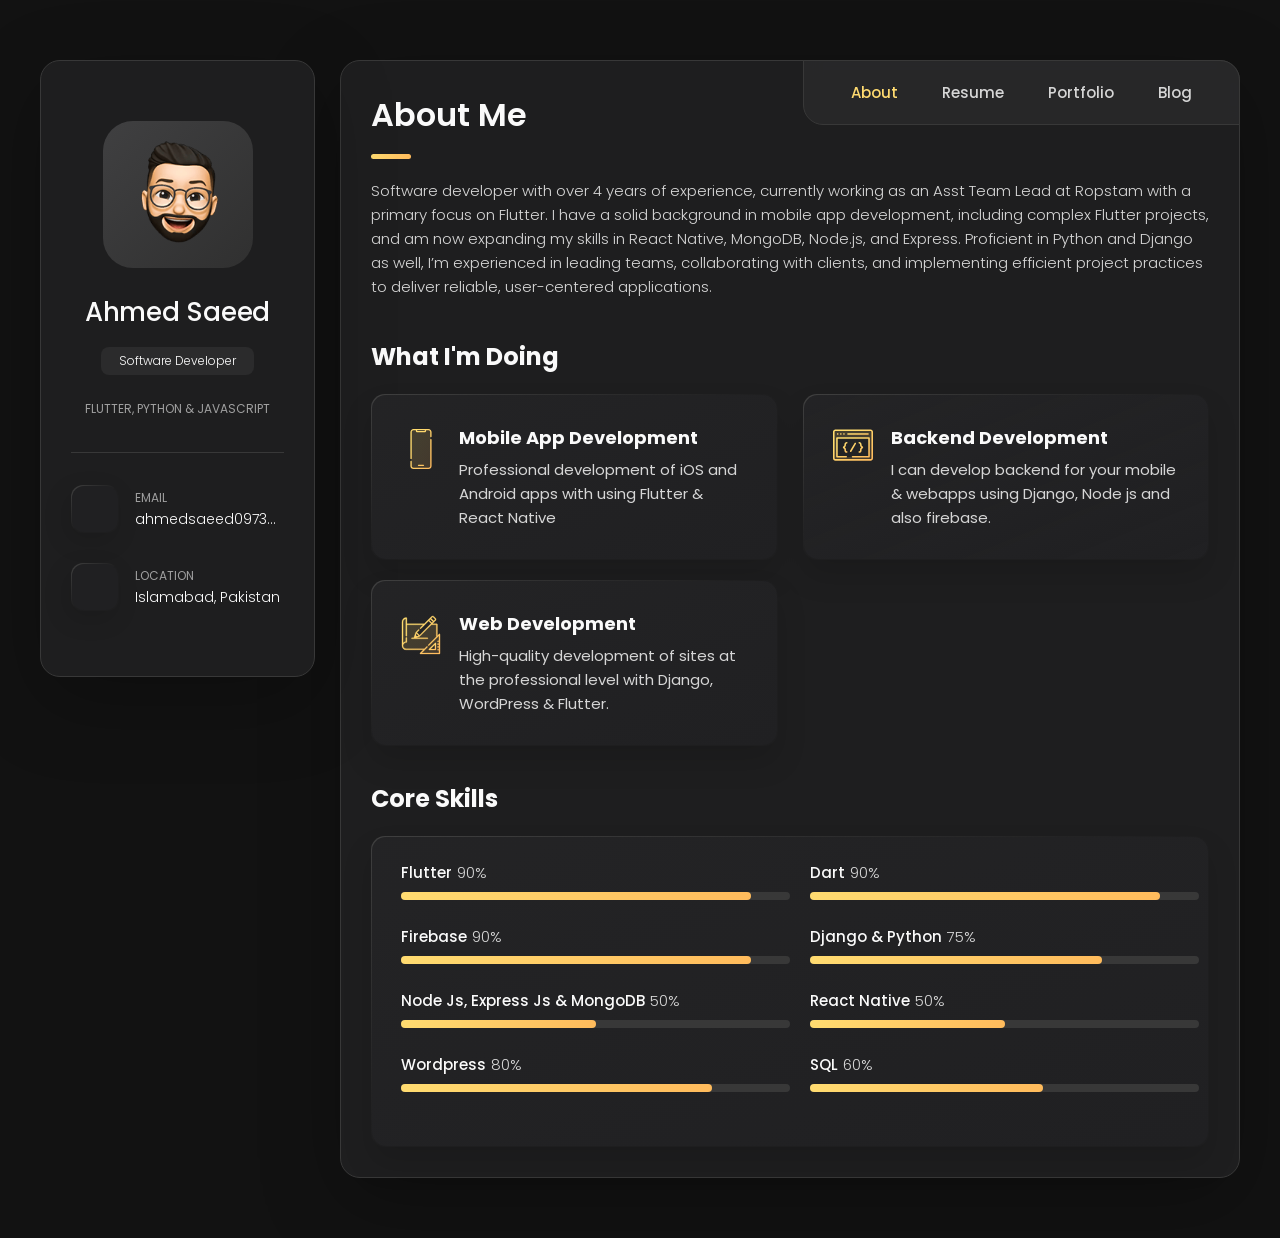
==== commit 8f79bdb4: "changes" ====
--- a/index.html
+++ b/index.html
@@ -328,7 +328,7 @@
           <!-- =============================================================== -->
 
           <section class="skill">
-            <h3 class="h3 skills-title">My skills</h3>
+            <h3 class="h3 skills-title">Core skills</h3>
 
             <div
               class="skills-list content-card"
@@ -352,46 +352,46 @@
                 </div>
 
                 <div class="skill-progress-bg">
-                  <div class="skill-progress-fill" style="width: 80%"></div>
+                  <div class="skill-progress-fill" style="width: 90%"></div>
                 </div>
               </li>
 
               <li class="skills-item">
                 <div class="title-wrapper">
-                  <h5 class="h5">Python</h5>
-                  <data value="80">80%</data>
+                  <h5 class="h5">Firebase</h5>
+                  <data value="90">90%</data>
                 </div>
 
                 <div class="skill-progress-bg">
-                  <div class="skill-progress-fill" style="width: 80%"></div>
+                  <div class="skill-progress-fill" style="width: 90%"></div>
                 </div>
               </li>
 
               <li class="skills-item">
                 <div class="title-wrapper">
-                  <h5 class="h5">Django</h5>
-                  <data value="70">70%</data>
+                  <h5 class="h5">Django & Python</h5>
+                  <data value="75">75%</data>
                 </div>
 
                 <div class="skill-progress-bg">
-                  <div class="skill-progress-fill" style="width: 70%"></div>
+                  <div class="skill-progress-fill" style="width: 75%"></div>
                 </div>
               </li>
 
               <li class="skills-item">
                 <div class="title-wrapper">
-                  <h5 class="h5">Django Rest Framework</h5>
-                  <data value="70">70%</data>
+                  <h5 class="h5">Node js, Express js & MongoDB</h5>
+                  <data value="50">50%</data>
                 </div>
 
                 <div class="skill-progress-bg">
-                  <div class="skill-progress-fill" style="width: 70%"></div>
+                  <div class="skill-progress-fill" style="width: 50%"></div>
                 </div>
               </li>
 
               <li class="skills-item">
                 <div class="title-wrapper">
-                  <h5 class="h5">Node js</h5>
+                  <h5 class="h5">React Native</h5>
                   <data value="50">50%</data>
                 </div>
 
@@ -650,7 +650,7 @@
                   Intern - Cybrone Solutions
                 </h4>
 
-                <span>Apr 2021 - Jul 2021</span>
+                <span>Jan 2021 - Jul 2021</span>
                 <p class="timeline-text">
                   Completed online courses and personal projects to rapidly
                   enhance Flutter skills within six months. Played a key role in
@@ -698,7 +698,7 @@
 
                 <span>2017 - 2021</span>
 
-                <p class="timeline-text">Bachelor's Degree, Computer Science</p>
+                <p class="timeline-text">Bachelor's of Computer Science</p>
               </li>
             </ol>
           </section>
@@ -715,6 +715,37 @@
             <ol class="timeline-list">
               <li class="timeline-item">
                 <a
+                  href="https://www.hackerrank.com/certificates/b7655610071e"
+                  target="_blank"
+                >
+                  <h4 class="h4 timeline-item-title">Software Engineer</h4>
+                </a>
+
+                <span>November 2024</span>
+
+                <p class="timeline-text"><strong>HackerRank</strong></p>
+                <p class="timeline-text">Problem solving, SQL, and REST API.</p>
+              </li>
+              <li class="timeline-item">
+                <a
+                  href="https://www.hackerrank.com/certificates/6e010e9b53e2"
+                  target="_blank"
+                >
+                  <h4 class="h4 timeline-item-title">
+                    Python (Basic) Certificate
+                  </h4>
+                </a>
+
+                <span>March 2023</span>
+
+                <p class="timeline-text"><strong>HackerRank</strong></p>
+                <p class="timeline-text">
+                  Scalar Types, Operators and Control Flow, Strings, Collections
+                  and Iteration, Modularity, Objects and Types and Classes
+                </p>
+              </li>
+              <li class="timeline-item">
+                <a
                   href="https://www.udemy.com/certificate/UC-ce38c7cd-98c3-48b2-a9f4-07ca939f2468/"
                   target="_blank"
                 >
@@ -724,7 +755,11 @@
                 </a>
                 <span>August 2022</span>
 
-                <p class="timeline-text">Udemy</p>
+                <p class="timeline-text"><strong>Udemy</strong></p>
+                <p class="timeline-text">
+                  Dart, Flutter, State Management, API Integration and Firebase
+                  Integration
+                </p>
               </li>
 
               <li class="timeline-item">
@@ -739,7 +774,11 @@
 
                 <span>April 2022</span>
 
-                <p class="timeline-text">Hackerrank</p>
+                <p class="timeline-text"><strong>HackerRank</strong></p>
+                <p class="timeline-text">
+                  Design Patterns, Memory management, concurrency model, and
+                  event loops, among others.
+                </p>
               </li>
 
               <li class="timeline-item">
@@ -754,7 +793,81 @@
 
                 <span>April 2022</span>
 
-                <p class="timeline-text">Hackerrank</p>
+                <p class="timeline-text"><strong>HackerRank</strong></p>
+                <p class="timeline-text">
+                  Functions, Currying, Hoisting, Scope, Inheritance, Events and
+                  Error Handling.
+                </p>
+              </li>
+
+              <li class="timeline-item">
+                <a
+                  href="https://www.hackerrank.com/certificates/25321692bacb"
+                  target="_blank"
+                >
+                  <h4 class="h4 timeline-item-title">
+                    C++ (Basic) Certificate
+                  </h4>
+                </a>
+
+                <span>Sep 2020</span>
+
+                <p class="timeline-text"><strong>HackerRank</strong></p>
+              </li>
+
+              <li class="timeline-item">
+                <a
+                  href="https://www.hackerrank.com/certificates/8310faf502fd"
+                  target="_blank"
+                >
+                  <h4 class="h4 timeline-item-title">
+                    Java (Intermediate) Certificate
+                  </h4>
+                </a>
+
+                <span>Sep 2020</span>
+
+                <p class="timeline-text"><strong>HackerRank</strong></p>
+                <p class="timeline-text">
+                  Multithreading in Java, Working with Networking in Java, and
+                  Collections and Serialization.
+                </p>
+              </li>
+
+              <li class="timeline-item">
+                <a
+                  href="https://www.hackerrank.com/certificates/d51f0ba119de"
+                  target="_blank"
+                >
+                  <h4 class="h4 timeline-item-title">
+                    Java (Basic) Certificate
+                  </h4>
+                </a>
+
+                <span>Sep 2020</span>
+
+                <p class="timeline-text"><strong>HackerRank</strong></p>
+                <p class="timeline-text">
+                  Classes, data structures, inheritance, exception handling, etc
+                </p>
+              </li>
+
+              <li class="timeline-item">
+                <a
+                  href="https://www.hackerrank.com/certificates/9daf9ea527d5"
+                  target="_blank"
+                >
+                  <h4 class="h4 timeline-item-title">
+                    SQL (Basic) Certificate
+                  </h4>
+                </a>
+
+                <span>Sep 2020</span>
+
+                <p class="timeline-text"><strong>HackerRank</strong></p>
+                <p class="timeline-text">
+                  Simple queries, relationships, and aggregators.
+                </p>
               </li>
             </ol>
           </section>
@@ -783,8 +896,8 @@
                 <button data-filter-btn>Web</button>
               </li>
 
-              <li class="select-item">
-                <button data-select-item>Back-End</button>
+              <li class="filter-item">
+                <button data-filter-btn>Backend</button>
               </li>
             </ul>
 
@@ -813,7 +926,7 @@
                 </li>
 
                 <li class="select-item">
-                  <button data-select-item>Back-End</button>
+                  <button data-select-item>Backend</button>
                 </li>
               </ul>
             </div>
@@ -905,7 +1018,7 @@
               <li
                 class="project-item active"
                 data-filter-item
-                data-category="mobile back-end"
+                data-category="mobile backend"
               >
                 <a
                   href="#"
@@ -933,7 +1046,7 @@
               <li
                 class="project-item active"
                 data-filter-item
-                data-category="mobile back-end"
+                data-category="mobile backend"
               >
                 <a
                   href="#"
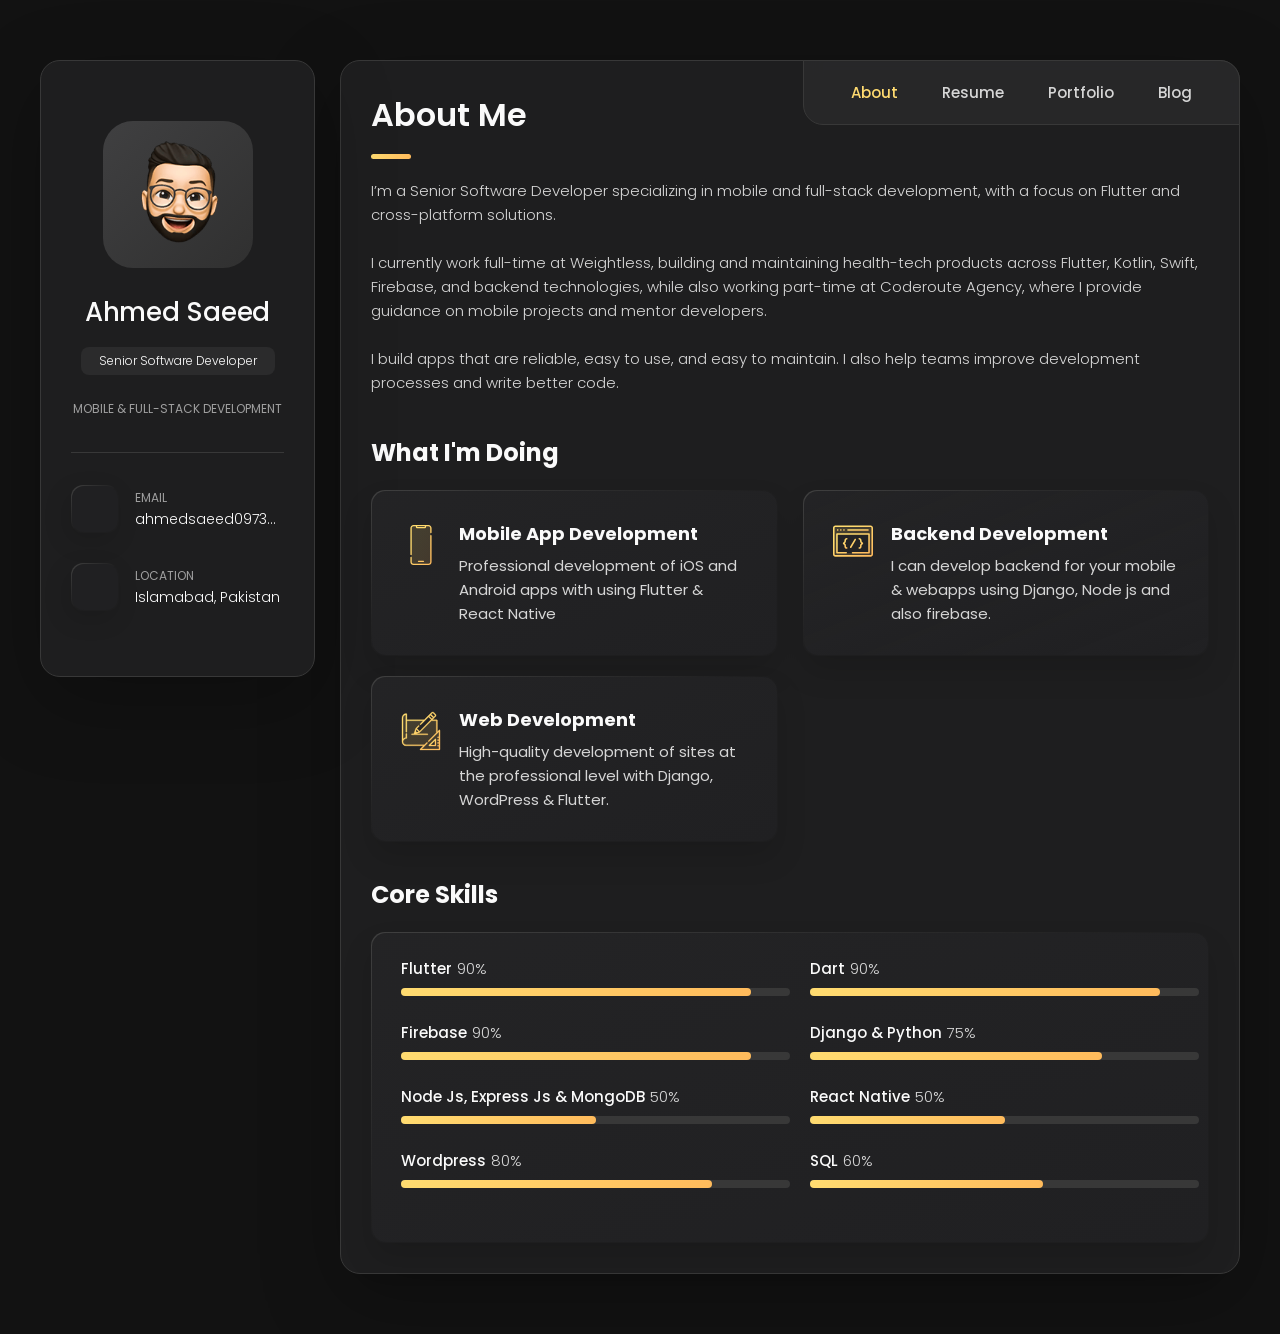
==== commit f19ca92c: "Work exp updated" ====
--- a/index.html
+++ b/index.html
@@ -54,9 +54,9 @@
           <div class="info-content">
             <h1 class="name" title="Ahmed Saeed">Ahmed Saeed</h1>
 
-            <p class="title">Software Developer</p>
+            <p class="title">Senior Software Developer</p>
           </div>
-          <p class="contact-title">Flutter, Python & JavaScript</p>
+          <p class="contact-title">Mobile & Full-stack Development</p>
 
           <button class="info_more-btn" data-sidebar-btn>
             <span>Show Contacts</span>
@@ -224,14 +224,19 @@
 
           <section class="about-text">
             <p>
-              Software developer with over 4 years of experience, currently
-              working as an Asst Team Lead at Ropstam with a primary focus on
-              Flutter. I have a solid background in mobile app development,
-              including complex Flutter projects, and am now expanding my skills
-              in React Native, MongoDB, Node.js, and Express. Proficient in
-              Python and Django as well, I’m experienced in leading teams,
-              collaborating with clients, and implementing efficient project
-              practices to deliver reliable, user-centered applications.
+              I’m a Senior Software Developer specializing in mobile and
+              full-stack development, with a focus on Flutter and cross-platform
+              solutions.
+              <br /><br />
+              I currently work full-time at Weightless, building and maintaining
+              health-tech products across Flutter, Kotlin, Swift, Firebase, and
+              backend technologies, while also working part-time at Coderoute
+              Agency, where I provide guidance on mobile projects and mentor
+              developers.
+              <br /><br />
+              I build apps that are reliable, easy to use, and easy to maintain.
+              I also help teams improve development processes and write better
+              code.
             </p>
           </section>
 
@@ -598,10 +603,77 @@
             <ol class="timeline-list">
               <li class="timeline-item">
                 <h4 class="h4 timeline-item-title">
+                  Senior Software Engineer - Weightless
+                </h4>
+
+                <span>Aug 2025 - Present</span>
+                <p class="timeline-text">
+                  At Weightless, a health-tech clinic, I contribute to the
+                  development and maintenance of in-house digital products that
+                  support patient care and clinic operations. My role spans
+                  across Flutter, native Android (Kotlin), native iOS (Swift),
+                  Firebase, and backend technologies, ensuring seamless
+                  cross-platform functionality and reliable performance.
+                </p>
+              </li>
+
+              <li class="timeline-item">
+                <h4 class="h4 timeline-item-title">
+                  Senior Consultant - Mobile Development - Coderoute Agency
+                </h4>
+
+                <span>Sep 2025 - Present</span>
+                <p class="timeline-text">
+                  At Coderoute Agency, I provide expertise across all mobile
+                  platforms, including Flutter, Swift, Kotlin, and React Native.
+                  I guide project architecture, review code, ensure
+                  cross-platform performance, and collaborate with clients and
+                  the internal team to deliver scalable, high-quality mobile
+                  applications while mentoring junior developers on best
+                  practices.
+                </p>
+              </li>
+
+              <li class="timeline-item">
+                <h4 class="h4 timeline-item-title">
+                  Senior Mobile Developer - NESL IT
+                </h4>
+
+                <span>Jul 2025 - Aug 2025</span>
+                <p class="timeline-text">
+                  At NESL IT, I developed cross-platform mobile apps with
+                  Flutter, collaborating directly with designers and backend
+                  engineers to deliver high-quality features within tight
+                  deadlines. I introduced efficient state management and API
+                  integration practices that improved development speed and
+                  reduced bugs.
+                </p>
+              </li>
+
+              <li class="timeline-item">
+                <h4 class="h4 timeline-item-title">
+                  Lead Mobile Developer - Canadian Software Agency Inc.
+                </h4>
+
+                <span>Jun 2024 - Jul 2025</span>
+                <p class="timeline-text">
+                  As Lead Mobile Developer, I managed the full lifecycle of
+                  mobile projects, from planning to delivery, while leading a
+                  team of Flutter and React Native developers. I introduced best
+                  practices in architecture, code reviews, and performance
+                  monitoring, resulting in more stable releases and reduced
+                  maintenance overhead. I also coordinated directly with clients
+                  to define technical requirements, ensuring alignment between
+                  product vision and execution.
+                </p>
+              </li>
+
+              <li class="timeline-item">
+                <h4 class="h4 timeline-item-title">
                   Asst Team Lead - Ropstam Solutions Inc
                 </h4>
 
-                <span>May 2024 - Present</span>
+                <span>May 2024 - Jul 2025</span>
                 <p class="timeline-text">
                   As Assistant Team Lead at Ropstam, I drive team productivity
                   through regular meetings, client collaboration, and Agile
@@ -612,6 +684,7 @@
                   to better support my team.
                 </p>
               </li>
+
               <li class="timeline-item">
                 <h4 class="h4 timeline-item-title">
                   Flutter Developer - Ropstam Solutions Inc
@@ -647,32 +720,53 @@
 
               <li class="timeline-item">
                 <h4 class="h4 timeline-item-title">
-                  Intern - Cybrone Solutions
+                  Junior Software Developer - Cybrone Solutions
                 </h4>
 
-                <span>Jan 2021 - Jul 2021</span>
+                <span>Jan 2021 - Jun 2021</span>
                 <p class="timeline-text">
                   Completed online courses and personal projects to rapidly
-                  enhance Flutter skills within six months. Played a key role in
-                  mobile app development, reducing development time through
-                  strong team collaboration and improving feature accuracy by
-                  understanding project requirements. Participated in daily code
-                  reviews, refining coding skills and adherence to best
-                  practices, with mentor feedback confirming progress and fewer
-                  post-release issues.
-                </p>
-                <!-- 
-                <ul>
-                  <li class="timeline-text">
-                    - Assisting in developing UI of mobile applications.
-                  </li>
-                  <li class="timeline-text">
-                    - Assisting in maintaining existing codebases.
-                  </li>
-                  <li class="timeline-text">
-                    - Assisting in gathering client requirements.
-                  </li>
-                </ul> -->
+                  enhance skills within six months. Played a key role in mobile
+                  app development, reducing development time through strong team
+                  collaboration and improving feature accuracy by understanding
+                  project requirements. Participated in daily code reviews,
+                  refining coding skills and adherence to best practices, with
+                  mentor feedback confirming progress and fewer post-release
+                  issues.
+                </p>
+              </li>
+
+              <li class="timeline-item">
+                <h4 class="h4 timeline-item-title">
+                  Wordpress Developer - International Centre of Excellence
+                </h4>
+
+                <span>Aug 2020 - Jan 2021</span>
+                <p class="timeline-text">
+                  During my WordPress internship at the International Centre of
+                  Excellence, I developed and maintained the school's website,
+                  creating and customizing pages, integrating plugins, and
+                  ensuring a responsive and user-friendly experience. I
+                  collaborated with the team to manage content, optimize site
+                  performance, and support digital initiatives, gaining hands-on
+                  experience in WordPress development and website management.
+                </p>
+              </li>
+
+              <li class="timeline-item">
+                <h4 class="h4 timeline-item-title">
+                  Software Developer & Instructor - Galaxy Public School
+                </h4>
+
+                <span>Aug 2018 - May 2020</span>
+                <p class="timeline-text">
+                  At Galaxy Public School, I taught Computer Science to 9th and
+                  10th graders in evening academy sessions while pursuing my
+                  bachelor's degree. In addition to teaching, I developed the
+                  school's Learning Management System (LMS) in C# for Windows,
+                  contributing to both student learning and institutional
+                  digital growth.
+                </p>
               </li>
             </ol>
           </section>
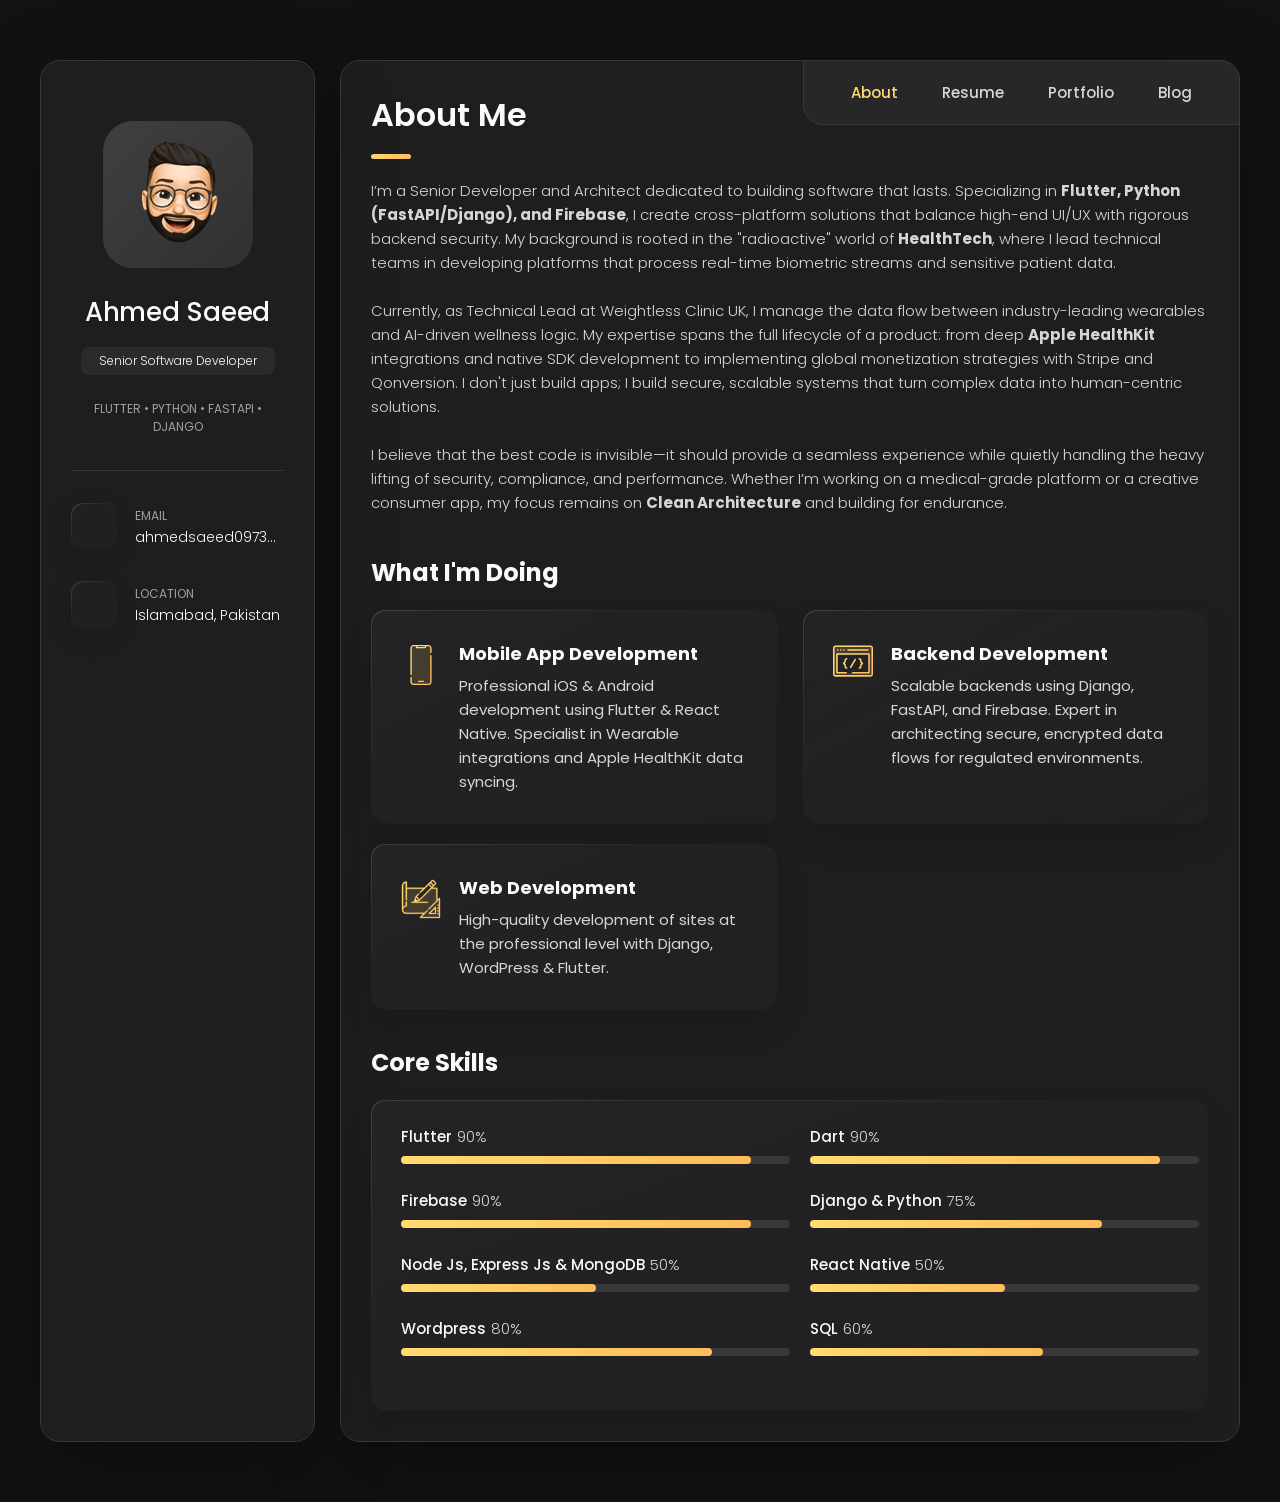
==== commit 2d9ac8fa: "update" ====
--- a/index.html
+++ b/index.html
@@ -1,4 +1,4 @@
-<!DOCTYPE html>
+<!doctype html>
 <html lang="en">
   <head>
     <meta charset="UTF-8" />
@@ -37,1538 +37,35 @@
     <!-- ===================================================================== -->
 
     <main>
-      <!-- ==================================================================== -->
-      <!-- Sidebar -->
-      <!-- ==================================================================== -->
-
-      <aside class="sidebar" data-sidebar>
-        <div class="sidebar-info">
-          <figure class="avatar-box">
-            <img
-              src="./assets/images/my-avatar.png"
-              alt="Ahmed Saeed"
-              width="80"
-            />
-          </figure>
-
-          <div class="info-content">
-            <h1 class="name" title="Ahmed Saeed">Ahmed Saeed</h1>
-
-            <p class="title">Senior Software Developer</p>
-          </div>
-          <p class="contact-title">Mobile & Full-stack Development</p>
-
-          <button class="info_more-btn" data-sidebar-btn>
-            <span>Show Contacts</span>
-
-            <ion-icon name="chevron-down"></ion-icon>
-          </button>
-        </div>
-
-        <div class="sidebar-info_more">
-          <div class="separator"></div>
-
-          <ul class="contacts-list">
-            <li class="contact-item">
-              <div class="icon-box">
-                <ion-icon name="mail-outline"></ion-icon>
-              </div>
-
-              <div class="contact-info">
-                <p class="contact-title">Email</p>
-
-                <a href="mailto:ahmedsaeed0973@gmail.com" class="contact-link"
-                  >ahmedsaeed0973@gmail.com</a
-                >
-              </div>
-            </li>
-            <!-- 
-          <li class="contact-item">
-
-            <div class="icon-box">  
-              <ion-icon name="phone-portrait-outline"></ion-icon>
-            </div>
-
-            <div class="contact-info">
-              <p class="contact-title">Phone</p>
-
-              <a href="#" class="contact-link">+92 (333) 000-00000</a>
-            </div>
-
-          </li> -->
-
-            <!-- <li class="contact-item">
-
-            <div class="icon-box">
-              <ion-icon name="calendar-outline"></ion-icon>
-            </div>
-
-            <div class="contact-info">
-              <p class="contact-title">Birthday</p>
-
-              <time datetime="1982-06-23">November 15, 1997</time>
-            </div>
-
-          </li> -->
-
-            <li class="contact-item">
-              <div class="icon-box">
-                <ion-icon name="location-outline"></ion-icon>
-              </div>
-
-              <div class="contact-info">
-                <p class="contact-title">Location</p>
-
-                <address>Islamabad, Pakistan</address>
-              </div>
-            </li>
-          </ul>
-
-          <div class="separator"></div>
-
-          <ul class="social-list">
-            <li class="social-item">
-              <a
-                href="https://www.linkedin.com/in/ahmedawwan/"
-                class="social-link"
-                target="_blank"
-              >
-                <ion-icon name="logo-linkedin"></ion-icon>
-              </a>
-            </li>
-
-            <li class="social-item">
-              <a
-                href="https://github.com/ahmedawwan"
-                class="social-link"
-                target="_blank"
-              >
-                <ion-icon name="logo-github"></ion-icon>
-              </a>
-            </li>
-
-            <li class="social-item">
-              <a
-                href="https://stackoverflow.com/users/20607918/"
-                class="social-link"
-                target="_blank"
-              >
-                <ion-icon name="logo-stackoverflow"></ion-icon>
-              </a>
-            </li>
-
-            <li class="social-item">
-              <a
-                href="https://medium.com/@ahmedawwan"
-                class="social-link"
-                target="_blank"
-              >
-                <ion-icon name="logo-medium"></ion-icon>
-              </a>
-            </li>
-
-            <li class="social-item">
-              <a
-                href="https://instagram.com/ahmedawwan"
-                class="social-link"
-                target="_blank"
-              >
-                <ion-icon name="logo-instagram"></ion-icon>
-              </a>
-            </li>
-          </ul>
-        </div>
-      </aside>
-
-      <!--
-      - #main-content
-    -->
+      <div id="sidebar-root"></div>
 
       <div class="main-content">
-        <!--
-        - #NAVBAR
-      -->
-
-        <nav class="navbar">
-          <ul class="navbar-list">
-            <li class="navbar-item">
-              <button class="navbar-link active" data-nav-link>About</button>
-            </li>
-
-            <li class="navbar-item">
-              <button class="navbar-link" data-nav-link>Resume</button>
-            </li>
-
-            <li class="navbar-item">
-              <button class="navbar-link" data-nav-link>Portfolio</button>
-            </li>
-
-            <li class="navbar-item">
-              <button class="navbar-link" data-nav-link>Blog</button>
-            </li>
-            <!-- 
-          <li class="navbar-item">
-            <button class="navbar-link" data-nav-link>Contact</button>
-          </li> -->
-          </ul>
-        </nav>
-
-        <!--
-        - #ABOUT
-      -->
-
-        <article class="about active" data-page="about">
-          <header>
-            <h2 class="h2 article-title">About me</h2>
-          </header>
-
-          <section class="about-text">
-            <p>
-              I’m a Senior Software Developer specializing in mobile and
-              full-stack development, with a focus on Flutter and cross-platform
-              solutions.
-              <br /><br />
-              I currently work full-time at Weightless, building and maintaining
-              health-tech products across Flutter, Kotlin, Swift, Firebase, and
-              backend technologies, while also working part-time at Coderoute
-              Agency, where I provide guidance on mobile projects and mentor
-              developers.
-              <br /><br />
-              I build apps that are reliable, easy to use, and easy to maintain.
-              I also help teams improve development processes and write better
-              code.
-            </p>
-          </section>
-
-          <!-- ================================================================ -->
-          <!-- Services -->
-          <!-- ================================================================ -->
-
-          <section class="service">
-            <h3 class="h3 service-title">What i'm doing</h3>
-
-            <ul class="service-list">
-              <!-- =========================================================== -->
-              <!-- Mobile App Development -->
-              <!-- =========================================================== -->
-
-              <li class="service-item">
-                <div class="service-icon-box">
-                  <img
-                    src="./assets/images/icon-app.svg"
-                    alt="mobile app icon"
-                    width="40"
-                  />
-                </div>
-
-                <div class="service-content-box">
-                  <h4 class="h4 service-item-title">Mobile app development</h4>
-
-                  <p class="service-item-text">
-                    Professional development of iOS and Android apps with using
-                    Flutter & React Native
-                  </p>
-                </div>
-              </li>
-
-              <li class="service-item">
-                <div class="service-icon-box">
-                  <img
-                    src="./assets/images/icon-dev.svg
-                "
-                    alt="Backend icon"
-                    width="40"
-                  />
-                </div>
-
-                <div class="service-content-box">
-                  <h4 class="h4 service-item-title">Backend Development</h4>
-
-                  <p class="service-item-text">
-                    I can develop backend for your mobile & webapps using
-                    Django, Node js and also firebase.
-                  </p>
-                </div>
-              </li>
-
-              <li class="service-item">
-                <div class="service-icon-box">
-                  <img
-                    src="./assets/images/icon-design.svg"
-                    alt="Web development icon"
-                    width="40"
-                  />
-                </div>
-
-                <div class="service-content-box">
-                  <h4 class="h4 service-item-title">Web development</h4>
-
-                  <p class="service-item-text">
-                    High-quality development of sites at the professional level
-                    with Django, WordPress & Flutter.
-                  </p>
-                </div>
-              </li>
-
-              <!-- <li class="service-item">
-
-              <div class="service-icon-box">
-                <img src="./assets/images/icon-photo.svg" alt="camera icon" width="40">
-              </div>
-
-              <div class="service-content-box">
-                <h4 class="h4 service-item-title">Photography</h4>
-
-                <p class="service-item-text">
-                  I make high-quality photos of any category at a professional level.
-                </p>
-              </div>
-
-            </li> -->
-            </ul>
-          </section>
-
-          <!-- =============================================================== -->
-          <!-- Skills -->
-          <!-- =============================================================== -->
-
-          <section class="skill">
-            <h3 class="h3 skills-title">Core skills</h3>
-
-            <div
-              class="skills-list content-card"
-              style="display: grid; grid-template-columns: 50% 50%; gap: 0 20px"
-            >
-              <li class="skills-item">
-                <div class="title-wrapper">
-                  <h5 class="h5">Flutter</h5>
-                  <data value="90">90%</data>
-                </div>
-
-                <div class="skill-progress-bg">
-                  <div class="skill-progress-fill" style="width: 90%"></div>
-                </div>
-              </li>
-
-              <li class="skills-item">
-                <div class="title-wrapper">
-                  <h5 class="h5">Dart</h5>
-                  <data value="90">90%</data>
-                </div>
-
-                <div class="skill-progress-bg">
-                  <div class="skill-progress-fill" style="width: 90%"></div>
-                </div>
-              </li>
-
-              <li class="skills-item">
-                <div class="title-wrapper">
-                  <h5 class="h5">Firebase</h5>
-                  <data value="90">90%</data>
-                </div>
-
-                <div class="skill-progress-bg">
-                  <div class="skill-progress-fill" style="width: 90%"></div>
-                </div>
-              </li>
-
-              <li class="skills-item">
-                <div class="title-wrapper">
-                  <h5 class="h5">Django & Python</h5>
-                  <data value="75">75%</data>
-                </div>
-
-                <div class="skill-progress-bg">
-                  <div class="skill-progress-fill" style="width: 75%"></div>
-                </div>
-              </li>
-
-              <li class="skills-item">
-                <div class="title-wrapper">
-                  <h5 class="h5">Node js, Express js & MongoDB</h5>
-                  <data value="50">50%</data>
-                </div>
-
-                <div class="skill-progress-bg">
-                  <div class="skill-progress-fill" style="width: 50%"></div>
-                </div>
-              </li>
-
-              <li class="skills-item">
-                <div class="title-wrapper">
-                  <h5 class="h5">React Native</h5>
-                  <data value="50">50%</data>
-                </div>
-
-                <div class="skill-progress-bg">
-                  <div class="skill-progress-fill" style="width: 50%"></div>
-                </div>
-              </li>
-
-              <li class="skills-item">
-                <div class="title-wrapper">
-                  <h5 class="h5">Wordpress</h5>
-                  <data value="80">80%</data>
-                </div>
-
-                <div class="skill-progress-bg">
-                  <div class="skill-progress-fill" style="width: 80%"></div>
-                </div>
-              </li>
-
-              <li class="skills-item">
-                <div class="title-wrapper">
-                  <h5 class="h5">SQL</h5>
-                  <data value="60">60%</data>
-                </div>
-
-                <div class="skill-progress-bg">
-                  <div class="skill-progress-fill" style="width: 60%"></div>
-                </div>
-              </li>
-            </div>
-          </section>
-
-          <!--
-          - testimonials
-        -->
-
-          <!-- <section class="testimonials">
-
-          <h3 class="h3 testimonials-title">Testimonials</h3>
-
-          <ul class="testimonials-list has-scrollbar">
-
-            <li class="testimonials-item">
-              <div class="content-card" data-testimonials-item>
-
-                <figure class="testimonials-avatar-box">
-                  <img src="./assets/images/avatar-1.png" alt="Daniel lewis" width="60" data-testimonials-avatar>
-                </figure>
-
-                <h4 class="h4 testimonials-item-title" data-testimonials-title>Daniel lewis</h4>
-
-                <div class="testimonials-text" data-testimonials-text>
-                  <p>
-                    Richard was hired to create a corporate identity. We were very pleased with the work done. She has a
-                    lot of experience
-                    and is very concerned about the needs of client. Lorem ipsum dolor sit amet, ullamcous cididt
-                    consectetur adipiscing
-                    elit, seds do et eiusmod tempor incididunt ut laborels dolore magnarels alia.
-                  </p>
-                </div>
-
-              </div>
-            </li>
-
-
-
-          </ul>
-
-        </section> -->
-
-          <!--
-          - testimonials modal
-        -->
-
-          <div class="modal-container" data-modal-container>
-            <div class="overlay" data-overlay></div>
-
-            <section class="project-modal" data-project-modal>
-              <button class="modal-close-btn" data-modal-close-btn>
-                <ion-icon name="close-outline"></ion-icon>
-              </button>
-
-              <div class="modal-img-wrapper">
-                <figure class="modal-avatar-box">
-                  <img src="" alt="Project Image" width="80" data-modal-img />
-                </figure>
-
-                <img src="./assets/images/icon-quote.svg" alt="quote icon" />
-              </div>
-
-              <div class="modal-content">
-                <h4 class="h3 modal-title" data-modal-title></h4>
-
-                <div data-modal-text>
-                  <p></p>
-                </div>
-
-                <div class="project-links">
-                  <a
-                    href=""
-                    class="project-link"
-                    target="_blank"
-                    data-playstore-link
-                  >
-                    Play Store
-                  </a>
-                  <a
-                    href=""
-                    class="project-link"
-                    target="_blank"
-                    data-appstore-link
-                  >
-                    App Store
-                  </a>
-                  <a href="" class="project-link" target="_blank" data-web-link>
-                    Website
-                  </a>
-                  <a
-                    href=""
-                    class="project-link"
-                    target="_blank"
-                    data-github-link
-                  >
-                    GitHub
-                  </a>
-                </div>
-              </div>
-            </section>
-          </div>
-
-          <!--
-          - clients
-        -->
-
-          <!-- <section class="clients">
-
-          <h3 class="h3 clients-title">Clients</h3>
-
-          <ul class="clients-list has-scrollbar">
-
-            <li class="clients-item">
-              <a href="#">
-                <img src="./assets/images/logo-1-color.png" alt="client logo">
-              </a>
-            </li>
-
-            <li class="clients-item">
-              <a href="#">
-                <img src="./assets/images/logo-2-color.png" alt="client logo">
-              </a>
-            </li>
-
-            <li class="clients-item">
-              <a href="#">
-                <img src="./assets/images/logo-3-color.png" alt="client logo">
-              </a>
-            </li>
-
-            <li class="clients-item">
-              <a href="#">
-                <img src="./assets/images/logo-4-color.png" alt="client logo">
-              </a>
-            </li>
-
-            <li class="clients-item">
-              <a href="#">
-                <img src="./assets/images/logo-5-color.png" alt="client logo">
-              </a>
-            </li>
-
-            <li class="clients-item">
-              <a href="#">
-                <img src="./assets/images/logo-6-color.png" alt="client logo">
-              </a>
-            </li>
-
-          </ul>
-
-        </section> -->
-        </article>
-
-        <!--
-        - #RESUME
-      -->
-
-        <article class="resume" data-page="resume">
-          <header>
-            <h2 class="h2 article-title">Resume</h2>
-          </header>
-
-          <section class="timeline">
-            <div class="title-wrapper">
-              <div class="icon-box">
-                <ion-icon name="book-outline"></ion-icon>
-              </div>
-
-              <!-- =========================================================== -->
-              <!-- Experience -->
-              <!-- =========================================================== -->
-
-              <h3 class="h3">Experience</h3>
-            </div>
-
-            <ol class="timeline-list">
-              <li class="timeline-item">
-                <h4 class="h4 timeline-item-title">
-                  Senior Software Engineer - Weightless
-                </h4>
-
-                <span>Aug 2025 - Present</span>
-                <p class="timeline-text">
-                  At Weightless, a health-tech clinic, I contribute to the
-                  development and maintenance of in-house digital products that
-                  support patient care and clinic operations. My role spans
-                  across Flutter, native Android (Kotlin), native iOS (Swift),
-                  Firebase, and backend technologies, ensuring seamless
-                  cross-platform functionality and reliable performance.
-                </p>
-              </li>
-
-              <li class="timeline-item">
-                <h4 class="h4 timeline-item-title">
-                  Senior Consultant - Mobile Development - Coderoute Agency
-                </h4>
-
-                <span>Sep 2025 - Present</span>
-                <p class="timeline-text">
-                  At Coderoute Agency, I provide expertise across all mobile
-                  platforms, including Flutter, Swift, Kotlin, and React Native.
-                  I guide project architecture, review code, ensure
-                  cross-platform performance, and collaborate with clients and
-                  the internal team to deliver scalable, high-quality mobile
-                  applications while mentoring junior developers on best
-                  practices.
-                </p>
-              </li>
-
-              <li class="timeline-item">
-                <h4 class="h4 timeline-item-title">
-                  Senior Mobile Developer - NESL IT
-                </h4>
-
-                <span>Jul 2025 - Aug 2025</span>
-                <p class="timeline-text">
-                  At NESL IT, I developed cross-platform mobile apps with
-                  Flutter, collaborating directly with designers and backend
-                  engineers to deliver high-quality features within tight
-                  deadlines. I introduced efficient state management and API
-                  integration practices that improved development speed and
-                  reduced bugs.
-                </p>
-              </li>
-
-              <li class="timeline-item">
-                <h4 class="h4 timeline-item-title">
-                  Lead Mobile Developer - Canadian Software Agency Inc.
-                </h4>
-
-                <span>Jun 2024 - Jul 2025</span>
-                <p class="timeline-text">
-                  As Lead Mobile Developer, I managed the full lifecycle of
-                  mobile projects, from planning to delivery, while leading a
-                  team of Flutter and React Native developers. I introduced best
-                  practices in architecture, code reviews, and performance
-                  monitoring, resulting in more stable releases and reduced
-                  maintenance overhead. I also coordinated directly with clients
-                  to define technical requirements, ensuring alignment between
-                  product vision and execution.
-                </p>
-              </li>
-
-              <li class="timeline-item">
-                <h4 class="h4 timeline-item-title">
-                  Asst Team Lead - Ropstam Solutions Inc
-                </h4>
-
-                <span>May 2024 - Jul 2025</span>
-                <p class="timeline-text">
-                  As Assistant Team Lead at Ropstam, I drive team productivity
-                  through regular meetings, client collaboration, and Agile
-                  project management. I lead mobile app development in Flutter
-                  and React Native, introduce best practices in CI/CD, version
-                  control, and Firebase, and conduct training to keep the team
-                  updated. Currently, I'm building a company app in React Native
-                  to better support my team.
-                </p>
-              </li>
-
-              <li class="timeline-item">
-                <h4 class="h4 timeline-item-title">
-                  Flutter Developer - Ropstam Solutions Inc
-                </h4>
-
-                <span>Jul 2022 - May 2024</span>
-                <p class="timeline-text">
-                  Developed and maintained mobile applications using Test-Driven
-                  Development, reducing defects and achieving high ratings.
-                  Integrated analytics and crash reporting to improve app
-                  stability and user experience. Collaborated with clients to
-                  streamline timelines and enhance satisfaction, while mentoring
-                  junior developers to boost code quality and efficiency.
-                </p>
-              </li>
-
-              <li class="timeline-item">
-                <h4 class="h4 timeline-item-title">
-                  Mobile Application Developer - Oxbridge Digital
-                </h4>
-
-                <span>Jul 2021 - Jul 2022</span>
-                <p class="timeline-text">
-                  Led projects from concept to launch, reducing bugs and
-                  providing post-launch support. Improved project efficiency
-                  with state management techniques and gained expertise in
-                  Flutter, Dart, Python, Django, and Firebase. At Oxbridge,
-                  transformed static pages to dynamic, proposed, and managed an
-                  in-house CRM to replace vTiger, benefiting clients at lower
-                  costs and increasing company profits.
-                </p>
-              </li>
-
-              <li class="timeline-item">
-                <h4 class="h4 timeline-item-title">
-                  Junior Software Developer - Cybrone Solutions
-                </h4>
-
-                <span>Jan 2021 - Jun 2021</span>
-                <p class="timeline-text">
-                  Completed online courses and personal projects to rapidly
-                  enhance skills within six months. Played a key role in mobile
-                  app development, reducing development time through strong team
-                  collaboration and improving feature accuracy by understanding
-                  project requirements. Participated in daily code reviews,
-                  refining coding skills and adherence to best practices, with
-                  mentor feedback confirming progress and fewer post-release
-                  issues.
-                </p>
-              </li>
-
-              <li class="timeline-item">
-                <h4 class="h4 timeline-item-title">
-                  Wordpress Developer - International Centre of Excellence
-                </h4>
-
-                <span>Aug 2020 - Jan 2021</span>
-                <p class="timeline-text">
-                  During my WordPress internship at the International Centre of
-                  Excellence, I developed and maintained the school's website,
-                  creating and customizing pages, integrating plugins, and
-                  ensuring a responsive and user-friendly experience. I
-                  collaborated with the team to manage content, optimize site
-                  performance, and support digital initiatives, gaining hands-on
-                  experience in WordPress development and website management.
-                </p>
-              </li>
-
-              <li class="timeline-item">
-                <h4 class="h4 timeline-item-title">
-                  Software Developer & Instructor - Galaxy Public School
-                </h4>
-
-                <span>Aug 2018 - May 2020</span>
-                <p class="timeline-text">
-                  At Galaxy Public School, I taught Computer Science to 9th and
-                  10th graders in evening academy sessions while pursuing my
-                  bachelor's degree. In addition to teaching, I developed the
-                  school's Learning Management System (LMS) in C# for Windows,
-                  contributing to both student learning and institutional
-                  digital growth.
-                </p>
-              </li>
-            </ol>
-          </section>
-
-          <!-- =============================================================== -->
-          <!-- Education -->
-          <!-- =============================================================== -->
-
-          <section class="timeline">
-            <div class="title-wrapper">
-              <div class="icon-box">
-                <ion-icon name="book-outline"></ion-icon>
-              </div>
-
-              <h3 class="h3">Education</h3>
-            </div>
-
-            <ol class="timeline-list">
-              <li class="timeline-item">
-                <h4 class="h4 timeline-item-title">
-                  Federal Urdu University of Arts, Science & Technology
-                </h4>
-
-                <span>2017 - 2021</span>
-
-                <p class="timeline-text">Bachelor's of Computer Science</p>
-              </li>
-            </ol>
-          </section>
-
-          <section class="timeline">
-            <div class="title-wrapper">
-              <div class="icon-box">
-                <ion-icon name="book-outline"></ion-icon>
-              </div>
-
-              <h3 class="h3">Certifications</h3>
-            </div>
-
-            <ol class="timeline-list">
-              <li class="timeline-item">
-                <a
-                  href="https://www.hackerrank.com/certificates/b7655610071e"
-                  target="_blank"
-                >
-                  <h4 class="h4 timeline-item-title">Software Engineer</h4>
-                </a>
-
-                <span>November 2024</span>
-
-                <p class="timeline-text"><strong>HackerRank</strong></p>
-                <p class="timeline-text">Problem solving, SQL, and REST API.</p>
-              </li>
-              <li class="timeline-item">
-                <a
-                  href="https://www.hackerrank.com/certificates/6e010e9b53e2"
-                  target="_blank"
-                >
-                  <h4 class="h4 timeline-item-title">
-                    Python (Basic) Certificate
-                  </h4>
-                </a>
-
-                <span>March 2023</span>
-
-                <p class="timeline-text"><strong>HackerRank</strong></p>
-                <p class="timeline-text">
-                  Scalar Types, Operators and Control Flow, Strings, Collections
-                  and Iteration, Modularity, Objects and Types and Classes
-                </p>
-              </li>
-              <li class="timeline-item">
-                <a
-                  href="https://www.udemy.com/certificate/UC-ce38c7cd-98c3-48b2-a9f4-07ca939f2468/"
-                  target="_blank"
-                >
-                  <h4 class="h4 timeline-item-title">
-                    The Complete 2021 Flutter Development Bootcamp with Dart
-                  </h4>
-                </a>
-                <span>August 2022</span>
-
-                <p class="timeline-text"><strong>Udemy</strong></p>
-                <p class="timeline-text">
-                  Dart, Flutter, State Management, API Integration and Firebase
-                  Integration
-                </p>
-              </li>
-
-              <li class="timeline-item">
-                <a
-                  href="https://www.hackerrank.com/certificates/c4bd63835437"
-                  target="_blank"
-                >
-                  <h4 class="h4 timeline-item-title">
-                    JavaScript (Intermediate) Certificate
-                  </h4>
-                </a>
-
-                <span>April 2022</span>
-
-                <p class="timeline-text"><strong>HackerRank</strong></p>
-                <p class="timeline-text">
-                  Design Patterns, Memory management, concurrency model, and
-                  event loops, among others.
-                </p>
-              </li>
-
-              <li class="timeline-item">
-                <a
-                  href="https://www.hackerrank.com/certificates/7dc91e171e34"
-                  target="_blank"
-                >
-                  <h4 class="h4 timeline-item-title">
-                    JavaScript (Basic) Certificate
-                  </h4>
-                </a>
-
-                <span>April 2022</span>
-
-                <p class="timeline-text"><strong>HackerRank</strong></p>
-                <p class="timeline-text">
-                  Functions, Currying, Hoisting, Scope, Inheritance, Events and
-                  Error Handling.
-                </p>
-              </li>
-
-              <li class="timeline-item">
-                <a
-                  href="https://www.hackerrank.com/certificates/25321692bacb"
-                  target="_blank"
-                >
-                  <h4 class="h4 timeline-item-title">
-                    C++ (Basic) Certificate
-                  </h4>
-                </a>
-
-                <span>Sep 2020</span>
-
-                <p class="timeline-text"><strong>HackerRank</strong></p>
-              </li>
-
-              <li class="timeline-item">
-                <a
-                  href="https://www.hackerrank.com/certificates/8310faf502fd"
-                  target="_blank"
-                >
-                  <h4 class="h4 timeline-item-title">
-                    Java (Intermediate) Certificate
-                  </h4>
-                </a>
-
-                <span>Sep 2020</span>
-
-                <p class="timeline-text"><strong>HackerRank</strong></p>
-                <p class="timeline-text">
-                  Multithreading in Java, Working with Networking in Java, and
-                  Collections and Serialization.
-                </p>
-              </li>
-
-              <li class="timeline-item">
-                <a
-                  href="https://www.hackerrank.com/certificates/d51f0ba119de"
-                  target="_blank"
-                >
-                  <h4 class="h4 timeline-item-title">
-                    Java (Basic) Certificate
-                  </h4>
-                </a>
-
-                <span>Sep 2020</span>
-
-                <p class="timeline-text"><strong>HackerRank</strong></p>
-                <p class="timeline-text">
-                  Classes, data structures, inheritance, exception handling, etc
-                </p>
-              </li>
-
-              <li class="timeline-item">
-                <a
-                  href="https://www.hackerrank.com/certificates/9daf9ea527d5"
-                  target="_blank"
-                >
-                  <h4 class="h4 timeline-item-title">
-                    SQL (Basic) Certificate
-                  </h4>
-                </a>
-
-                <span>Sep 2020</span>
-
-                <p class="timeline-text"><strong>HackerRank</strong></p>
-                <p class="timeline-text">
-                  Simple queries, relationships, and aggregators.
-                </p>
-              </li>
-            </ol>
-          </section>
-        </article>
-
-        <!--
-        - #PORTFOLIO
-      -->
-
-        <article class="portfolio" data-page="portfolio">
-          <header>
-            <h2 class="h2 article-title">Portfolio</h2>
-          </header>
-
-          <section class="projects">
-            <ul class="filter-list">
-              <li class="filter-item">
-                <button class="active" data-filter-btn>All</button>
-              </li>
-
-              <li class="filter-item">
-                <button data-filter-btn>Mobile</button>
-              </li>
-
-              <li class="filter-item">
-                <button data-filter-btn>Web</button>
-              </li>
-
-              <li class="filter-item">
-                <button data-filter-btn>Backend</button>
-              </li>
-            </ul>
-
-            <div class="filter-select-box">
-              <button class="filter-select" data-select>
-                <div class="select-value" data-selecct-value>
-                  Select category
-                </div>
-
-                <div class="select-icon">
-                  <ion-icon name="chevron-down"></ion-icon>
-                </div>
-              </button>
-
-              <ul class="select-list">
-                <li class="select-item">
-                  <button data-select-item>All</button>
-                </li>
-
-                <li class="select-item">
-                  <button data-select-item>Mobile</button>
-                </li>
-
-                <li class="select-item">
-                  <button data-select-item>Web</button>
-                </li>
-
-                <li class="select-item">
-                  <button data-select-item>Backend</button>
-                </li>
-              </ul>
-            </div>
-
-            <ul class="project-list">
-              <!-- <li
-                class="project-item active"
-                data-filter-item
-                data-category="mobile"
-              >
-                <a
-                  href="https://play.google.com/store/apps/details?id=com.ropstam.mydasma"
-                  target="_blank"
-                >
-                  <figure class="project-img">
-                    <div class="project-item-icon-box">
-                      <ion-icon name="eye-outline"></ion-icon>
-                    </div>
-
-                    <img
-                      src="./assets/images/project-mydasma.webp"
-                      alt="Multi Vendor App"
-                      loading="lazy"
-                    />
-                  </figure>
-
-                  <h3 class="project-title">MyDasma</h3>
-
-                  <p class="project-category">Mobile</p>
-                </a>
-              </li> -->
-
-              <li
-                class="project-item active"
-                data-filter-item
-                data-category="mobile"
-              >
-                <a
-                  href="#"
-                  onclick="window.open('https://apps.apple.com/ca/app/earth-rangers/id1463265884');
-    window.open('https://play.google.com/store/apps/details?id=com.earthrangers.app&hl=en');
-    window.open('https://www.amazon.ca/dp/B083V3QDKK/ref=sr_1_2?keywords=earth+rangers&qid=1579035479&rnid=5264023011&s=mobile-apps&sr=1-2');
-    "
-                >
-                  <figure class="project-img">
-                    <div class="project-item-icon-box">
-                      <ion-icon name="eye-outline"></ion-icon>
-                    </div>
-
-                    <img
-                      src="./assets/images/project-earthrangers.webp"
-                      alt="Education"
-                      loading="lazy"
-                    />
-                  </figure>
-
-                  <h3 class="project-title">Earth Rangers</h3>
-
-                  <p class="project-category">Flutter</p>
-                </a>
-              </li>
-
-              <li
-                class="project-item active"
-                data-filter-item
-                data-category="mobile"
-                data-modal-trigger
-              >
-                <a
-                  href="#"
-                  onclick="window.open('https://play.google.com/store/apps/details?id=com.ropstam.mydasma&hl=en_US');
-                window.open('https://apps.apple.com/us/app/mydasma/id6449426965 ');"
-                >
-                  <figure class="project-img">
-                    <div class="project-item-icon-box">
-                      <ion-icon name="eye-outline"></ion-icon>
-                    </div>
-                    <img
-                      src="./assets/images/project-mydasma.webp"
-                      alt="Multi Vendor App"
-                      loading="lazy"
-                    />
-                  </figure>
-                  <h3 class="project-title">MyDasma</h3>
-                  <p class="project-category">Flutter</p>
-                </a>
-              </li>
-
-              <li
-                class="project-item active"
-                data-filter-item
-                data-category="mobile backend"
-              >
-                <a
-                  href="#"
-                  onclick="window.open('https://apps.apple.com/ca/app/stable-hub/id1556437401');
-    window.open('https://play.google.com/store/apps/details?id=com.stablehub&hl=en&gl=US');"
-                >
-                  <figure class="project-img">
-                    <div class="project-item-icon-box">
-                      <ion-icon name="eye-outline"></ion-icon>
-                    </div>
-
-                    <img
-                      src="./assets/images/project-stablehub.webp"
-                      alt="Business"
-                      loading="lazy"
-                    />
-                  </figure>
-
-                  <h3 class="project-title">Stable Hub</h3>
-
-                  <p class="project-category">Flutter & Node js</p>
-                </a>
-              </li>
-
-              <li
-                class="project-item active"
-                data-filter-item
-                data-category="mobile backend"
-              >
-                <a
-                  href="#"
-                  onclick="window.open('https://apps.apple.com/us/app/the-law-spot/id6670490846');
-    window.open('https://play.google.com/store/apps/details?id=com.lawspot');"
-                >
-                  <figure class="project-img">
-                    <div class="project-item-icon-box">
-                      <ion-icon name="eye-outline"></ion-icon>
-                    </div>
-
-                    <img
-                      src="./assets/images/project-lawspot.png"
-                      alt="Business"
-                      loading="lazy"
-                    />
-                  </figure>
-
-                  <h3 class="project-title">The Law Spot</h3>
-
-                  <p class="project-category">React Native & Node js</p>
-                </a>
-              </li>
-
-              <li
-                class="project-item active"
-                data-filter-item
-                data-category="mobile"
-              >
-                <a
-                  href="#"
-                  onclick="window.open('https://apps.apple.com/ca/app/karla-rewards-rent-discounted/id6449532168');
-    window.open('https://play.google.com/store/apps/details?id=com.karla.co.app.karla');"
-                >
-                  <figure class="project-img">
-                    <div class="project-item-icon-box">
-                      <ion-icon name="eye-outline"></ion-icon>
-                    </div>
-
-                    <img
-                      src="./assets/images/project-karla.webp"
-                      alt="Business"
-                      loading="lazy"
-                    />
-                  </figure>
-
-                  <h3 class="project-title">Karla Rewards</h3>
-
-                  <p class="project-category">Flutter</p>
-                </a>
-              </li>
-
-              <li
-                class="project-item active"
-                data-filter-item
-                data-category="mobile"
-              >
-                <a
-                  href="#"
-                  onclick="window.open('https://apps.apple.com/us/app/be-my-courier/id6477273795');"
-                >
-                  <figure class="project-img">
-                    <div class="project-item-icon-box">
-                      <ion-icon name="eye-outline"></ion-icon>
-                    </div>
-
-                    <img
-                      src="./assets/images/project-bmc.jpg"
-                      alt="Courier"
-                      loading="lazy"
-                    />
-                  </figure>
-
-                  <h3 class="project-title">Be My Courier</h3>
-
-                  <p class="project-category">Flutter</p>
-                </a>
-              </li>
-
-              <li
-                class="project-item active"
-                data-filter-item
-                data-category="mobile"
-              >
-                <a
-                  href="https://github.com/ahmedawwan/unity_human_anatomy_AR"
-                  target="_blank"
-                >
-                  <figure class="project-img">
-                    <div class="project-item-icon-box">
-                      <ion-icon name="eye-outline"></ion-icon>
-                    </div>
-
-                    <img
-                      src="./assets/images/project-haar.png"
-                      alt="Business"
-                      loading="lazy"
-                    />
-                  </figure>
-
-                  <h3 class="project-title">Human Anatomy AR</h3>
-
-                  <p class="project-category">Unity</p>
-                </a>
-              </li>
-              <li
-                class="project-item active"
-                data-filter-item
-                data-category="mobile"
-              >
-                <a
-                  href="#"
-                  onclick="window.open('https://play.google.com/store/apps/details?id=com.n4l_health.app');
-              window.open('https://apps.apple.com/us/app/n4l-health/id6474231655');"
-                >
-                  <figure class="project-img">
-                    <div class="project-item-icon-box">
-                      <ion-icon name="eye-outline"></ion-icon>
-                    </div>
-
-                    <img
-                      src="./assets/images/project-n4l.jpg"
-                      alt="Health App"
-                      loading="lazy"
-                    />
-                  </figure>
-
-                  <h3 class="project-title">N4L Health</h3>
-
-                  <p class="project-category">Flutter</p>
-                </a>
-              </li>
-
-              <!-- <li
-                class="project-item active"
-                data-filter-item
-                data-category="mobile"
-              >
-                <a
-                  href="#"
-                  onclick="window.open('https://play.google.com/store/apps/details?id=com.zack.report_zip');
-              window.open('https://apps.apple.com/us/app/reportzip/id1658289349');"
-                >
-                  <figure class="project-img">
-                    <div class="project-item-icon-box">
-                      <ion-icon name="eye-outline"></ion-icon>
-                    </div>
-
-                    <img
-                      src="./assets/images/project-rpz.webp"
-                      alt="Business"
-                      loading="lazy"
-                    />
-                  </figure>
-
-                  <h3 class="project-title">ReportZip</h3>
-
-                  <p class="project-category">Mobile</p>
-                </a>
-              </li> -->
-
-              <li
-                class="project-item active"
-                data-filter-item
-                data-category="web"
-              >
-                <a href="https://magnacartacollege.ac.uk/" target="_blank">
-                  <figure class="project-img">
-                    <div class="project-item-icon-box">
-                      <ion-icon name="eye-outline"></ion-icon>
-                    </div>
-
-                    <img
-                      src="./assets/images/project-mcc.jpg"
-                      alt="Education"
-                      loading="lazy"
-                    />
-                  </figure>
-
-                  <h3 class="project-title">Magna Carta College</h3>
-
-                  <p class="project-category">WordPress</p>
-                </a>
-              </li>
-              <!-- <li
-                class="project-item active"
-                data-filter-item
-                data-category="front-end"
-              >
-                <a href="https://profile.oxbridgedigital.com/" target="_blank">
-                  <figure class="project-img">
-                    <div class="project-item-icon-box">
-                      <ion-icon name="eye-outline"></ion-icon>
-                    </div>
-
-                    <img
-                      src="./assets/images/project-od.jpg"
-                      alt="Education"
-                      loading="lazy"
-                    />
-                  </figure>
-
-                  <h3 class="project-title">Oxbridge Digital Profile</h3>
-
-                  <p class="project-category">Front-End</p>
-                </a>
-              </li> -->
-              <li
-                class="project-item active"
-                data-filter-item
-                data-category="web"
-              >
-                <a href="https://www.ecc.edu.pk/" target="_blank">
-                  <figure class="project-img">
-                    <div class="project-item-icon-box">
-                      <ion-icon name="eye-outline"></ion-icon>
-                    </div>
-
-                    <img
-                      src="./assets/images/project-ecc.jpg"
-                      alt="Education"
-                      loading="lazy"
-                    />
-                  </figure>
-
-                  <h3 class="project-title">Extreme Commerce College</h3>
-
-                  <p class="project-category">WordPress</p>
-                </a>
-              </li>
-            </ul>
-          </section>
-        </article>
-
-        <!--
-        - #BLOG
-      -->
-
-        <article class="blog" data-page="blog">
-          <header>
-            <h2 class="h2 article-title">Blog</h2>
-          </header>
-
-          <section class="blog-posts">
-            <ul class="blog-posts-list">
-              <li class="blog-post-item">
-                <a
-                  href="https://medium.com/@ahmedawwan/flutter-version-management-a-guide-to-using-fvm-dbe1d269f565"
-                  target="_blank"
-                >
-                  <figure class="blog-banner-box">
-                    <img
-                      src="https://miro.medium.com/v2/resize:fit:1372/format:webp/1*fAKDxS9nGSK3iZHYCtEGoA.jpeg"
-                      alt="apple pay with stripe"
-                      loading="lazy"
-                    />
-                  </figure>
-
-                  <div class="blog-content">
-                    <div class="blog-meta">
-                      <p class="blog-category">Flutter</p>
-
-                      <span class="dot"></span>
-
-                      <time datetime="2022-02-23">Feb 14, 2024</time>
-                    </div>
-
-                    <h3 class="h3 blog-item-title">
-                      Flutter Version Management
-                    </h3>
-
-                    <p class="blog-text">A guide to using FVM</p>
-                  </div>
-                </a>
-              </li>
-              <li class="blog-post-item">
-                <a
-                  href="https://medium.com/@ahmedawwan/graphql-in-flutter-a-comprehensive-guide-to-query-mutation-and-subscription-implementations-cb868c07eab7"
-                  target="_blank"
-                >
-                  <figure class="blog-banner-box">
-                    <img
-                      src="https://miro.medium.com/v2/resize:fit:1400/format:webp/1*t_5GACyMPLR-cZNgZSHXfA.png"
-                      alt="apple pay with stripe"
-                      loading="lazy"
-                    />
-                  </figure>
-
-                  <div class="blog-content">
-                    <div class="blog-meta">
-                      <p class="blog-category">Flutter</p>
-
-                      <span class="dot"></span>
-
-                      <time datetime="2022-02-23">Feb 05, 2024</time>
-                    </div>
-
-                    <h3 class="h3 blog-item-title">GraphQL in Flutter:</h3>
-
-                    <p class="blog-text">
-                      A Comprehensive Guide to Query, Mutation, and Subscription
-                      Implementations
-                    </p>
-                  </div>
-                </a>
-              </li>
-              <li class="blog-post-item">
-                <a
-                  href="https://medium.com/@ahmedawwan/implementation-of-apple-pay-with-stripe-in-flutter-a-comprehensive-guide-ef66f9bb989f"
-                  target="_blank"
-                >
-                  <figure class="blog-banner-box">
-                    <img
-                      src="https://miro.medium.com/max/1400/1*1n-mTmyyASV1pCbcPAWdqA.webp"
-                      alt="apple pay with stripe"
-                      loading="lazy"
-                    />
-                  </figure>
-
-                  <div class="blog-content">
-                    <div class="blog-meta">
-                      <p class="blog-category">Flutter</p>
-
-                      <span class="dot"></span>
-
-                      <time datetime="2022-02-23">Jan 29, 2023</time>
-                    </div>
-
-                    <h3 class="h3 blog-item-title">
-                      Implementation of Apple Pay with Stripe in Flutter: A
-                      Comprehensive Guide
-                    </h3>
-
-                    <p class="blog-text">
-                      Demonstration of Apple Pay with Stripe in a Flutter app
-                      using flutter_stripe package.
-                    </p>
-                  </div>
-                </a>
-              </li>
-
-              <li class="blog-post-item">
-                <a
-                  href="https://medium.com/@ahmedawwan/using-touch-id-to-authenticate-to-the-server-in-flutter-5859433bcc6d"
-                  target="_blank"
-                >
-                  <figure class="blog-banner-box">
-                    <img
-                      src="https://miro.medium.com/v2/1*CVcS81XVD7YU7dZsCivJKA.jpeg"
-                      alt="biometric authentication with flutter"
-                      loading="lazy"
-                    />
-                  </figure>
-
-                  <div class="blog-content">
-                    <div class="blog-meta">
-                      <p class="blog-category">Flutter</p>
-
-                      <span class="dot"></span>
-
-                      <time datetime="2022-02-23">Oct 30, 2022</time>
-                    </div>
-
-                    <h3 class="h3 blog-item-title">
-                      Secure Server Authentication with Biometrics in Flutter: A
-                      Step-by-Step Guide
-                    </h3>
-
-                    <p class="blog-text">
-                      Using secure_storage and local_auth to authenticate users
-                      to the server
-                    </p>
-                  </div>
-                </a>
-              </li>
-            </ul>
-          </section>
-        </article>
-
-        <!--
-        - #CONTACT
-      -->
-
-        <!-- <article class="contact" data-page="contact">
-
-        <header>
-          <h2 class="h2 article-title">Contact</h2>
-        </header>
-
-        <section class="mapbox" data-mapbox>
-          <figure>
-            <iframe
-              src="https://www.google.com/maps/embed?pb=!1m18!1m12!1m3!1d199666.5651251294!2d-121.58334177520186!3d38.56165006739519!2m3!1f0!2f0!3f0!3m2!1i1024!2i768!4f13.1!3m3!1m2!1s0x809ac672b28397f9%3A0x921f6aaa74197fdb!2sSacramento%2C%20CA%2C%20USA!5e0!3m2!1sen!2sbd!4v1647608789441!5m2!1sen!2sbd"
-              width="400" height="300" loading="lazy"></iframe>
-          </figure>
-        </section>
-
-        <section class="contact-form">
-
-          <h3 class="h3 form-title">Contact Form</h3>
-
-          <form action="#" class="form" data-form>
-
-            <div class="input-wrapper">
-              <input type="text" name="fullname" class="form-input" placeholder="Full name" required data-form-input>
-
-              <input type="email" name="email" class="form-input" placeholder="Email address" required data-form-input>
-            </div>
-
-            <textarea name="message" class="form-input" placeholder="Your Message" required data-form-input></textarea>
-
-            <button class="form-btn" type="submit" disabled data-form-btn>
-              <ion-icon name="paper-plane"></ion-icon>
-              <span>Send Message</span>
-            </button>
-
-          </form>
-
-        </section>
-
-      </article> -->
+        <div id="navbar-root"></div>
+        <div id="page-root"></div>
       </div>
     </main>
 
     <!--
     - custom js link
   -->
+    <!-- components loader + data + renderers + behavior -->
+    <script src="./assets/js/bootstrap.js"></script>
+
+    <script src="./assets/js/data/services.js"></script>
+    <script src="./assets/js/data/skills.js"></script>
+    <script src="./assets/js/data/experience.js"></script>
+    <script src="./assets/js/data/education.js"></script>
+    <script src="./assets/js/data/certifications.js"></script>
+    <script src="./assets/js/data/projects.js"></script>
+    <script src="./assets/js/data/blogPosts.js"></script>
+
+    <script src="./assets/js/render-about.js"></script>
+    <script src="./assets/js/render-resume.js"></script>
+    <script src="./assets/js/render-portfolio.js"></script>
+    <script src="./assets/js/render-blog.js"></script>
+
     <script src="./assets/js/script.js"></script>
+    <script src="./assets/js/modal.js"></script>
 
     <!--
     - ionicon link
@@ -1582,69 +79,4 @@
       src="https://unpkg.com/ionicons@5.5.2/dist/ionicons/ionicons.js"
     ></script>
   </body>
-
-  <script>
-    document.addEventListener("DOMContentLoaded", function () {
-      const modalTriggers = document.querySelectorAll("[data-modal-trigger]");
-      const modalContainer = document.querySelector("[data-modal-container]");
-      const modalCloseBtn = document.querySelector("[data-modal-close-btn]");
-      const modalContent = document.querySelector(
-        "[data-project-modal] [data-modal-img]"
-      );
-      const modalTitle = document.querySelector(
-        "[data-project-modal] [data-modal-title]"
-      );
-      const modalText = document.querySelector(
-        "[data-project-modal] [data-modal-text] p"
-      );
-      const playstoreLink = document.querySelector(
-        "[data-project-modal] [data-playstore-link]"
-      );
-      const appstoreLink = document.querySelector(
-        "[data-project-modal] [data-appstore-link]"
-      );
-      const webLink = document.querySelector(
-        "[data-project-modal] [data-web-link]"
-      );
-      const githubLink = document.querySelector(
-        "[data-project-modal] [data-github-link]"
-      );
-
-      modalTriggers.forEach((trigger) => {
-        trigger.addEventListener("click", (event) => {
-          event.preventDefault(); // Prevent the default link behavior
-
-          // const modalContentId = trigger.getAttribute("data-modal-content-id");
-          const projectImage = trigger.querySelector("img");
-          const projectTitle = trigger.querySelector(".project-title");
-          const projectCategory = trigger.querySelector(".project-category");
-          const playstoreLinkAttr = trigger.querySelector(
-            "[data-playstore-link]"
-          );
-          const appstoreLinkAttr = trigger.querySelector(
-            "[data-appstore-link]"
-          );
-          const webLinkAttr = trigger.querySelector("[data-web-link]");
-          const githubLinkAttr = trigger.querySelector("[data-github-link]");
-
-          // Set modal content based on the clicked project
-          modalContent.src = projectImage.src;
-          modalTitle.textContent = projectTitle.textContent;
-          modalText.textContent = projectCategory.textContent;
-
-          // Set project-specific links
-          playstoreLink.href = playstoreLinkAttr.getAttribute("href") || "";
-          appstoreLink.href = appstoreLinkAttr.getAttribute("href") || "";
-          webLink.href = webLinkAttr.getAttribute("href") || "";
-          githubLink.href = githubLinkAttr.getAttribute("href") || "";
-
-          modalContainer.classList.add("active");
-        });
-      });
-
-      modalCloseBtn.addEventListener("click", () => {
-        modalContainer.classList.remove("active");
-      });
-    });
-  </script>
 </html>
--- a/assets/css/style.css
+++ b/assets/css/style.css
@@ -708,7 +708,8 @@
   left: 0;
   width: 100%;
   height: 100vh;
-  background: hsl(0, 0%, 5%);
+  background: hsla(0, 0%, 0%, 0.7);
+  backdrop-filter: blur(8px);
   opacity: 0;
   visibility: hidden;
   pointer-events: none;
@@ -722,7 +723,9 @@
   pointer-events: all;
 }
 
-.testimonials-modal {
+/* generic modal card base */
+.testimonials-modal,
+.project-modal {
   background: var(--eerie-black-2);
   position: relative;
   padding: 15px;
@@ -736,17 +739,131 @@
   z-index: 2;
 }
 
-.modal-container.active .testimonials-modal {
+.modal-container.active .testimonials-modal,
+.modal-container.active .project-modal {
   transform: scale(1);
   opacity: 1;
 }
 
+/* project modal specific layout */
+.project-modal {
+  max-width: 800px;
+  width: 100%;
+  border-radius: 20px;
+  border: 1px solid #383838;
+  background: var(--eerie-black-2);
+}
+
+.project-modal .modal-inner {
+  display: flex;
+  flex-direction: column;
+  gap: 20px;
+}
+
+.project-modal .modal-header {
+  padding-right: 40px;
+}
+
+.project-modal .modal-title {
+  font-size: var(--fs-2);
+  font-weight: var(--fw-600);
+  background-image: var(--text-gradient-yellow);
+  -webkit-background-clip: text;
+  background-clip: text;
+  color: transparent;
+}
+
+.project-modal .modal-body {
+  display: flex;
+  flex-direction: column;
+  gap: 20px;
+}
+
+.project-modal .modal-media img[data-modal-img] {
+  width: 100%;
+  max-height: 260px;
+  object-fit: cover;
+  border-radius: 16px;
+  box-shadow: var(--shadow-2);
+}
+
+.project-modal .modal-description p {
+  color: var(--light-gray);
+  font-size: var(--fs-6);
+  line-height: 1.7;
+}
+
+.project-modal .modal-expertise {
+  margin-top: 10px;
+}
+
+.project-modal .modal-section-title {
+  color: var(--light-gray-70);
+  text-transform: uppercase;
+  letter-spacing: 0.08em;
+  font-size: var(--fs-8);
+  margin-bottom: 8px;
+}
+
+.project-modal .expertise-tags {
+  display: flex;
+  flex-wrap: wrap;
+  gap: 8px;
+}
+
+.project-modal .expertise-tags span {
+  padding: 4px 10px;
+  border-radius: 999px;
+  background: var(--onyx);
+  border: 1px solid var(--jet);
+  color: var(--light-gray);
+  font-size: var(--fs-7);
+}
+
+.project-modal .modal-actions {
+  display: flex;
+  justify-content: flex-start;
+  align-items: center;
+  gap: 12px;
+  margin-top: 20px;
+}
+
+.project-modal .project-link--icon {
+  width: 38px;
+  height: 38px;
+  border-radius: 999px;
+  background: var(--onyx);
+  border: 1px solid var(--jet);
+  display: inline-flex;
+  align-items: center;
+  justify-content: center;
+  color: var(--light-gray-70);
+  transition: background-color var(--transition-1), border-color var(--transition-1),
+    transform var(--transition-1);
+}
+
+.project-modal .project-link--icon ion-icon {
+  font-size: 18px;
+  color: var(--light-gray-70);
+  transition: color var(--transition-1);
+}
+
+.project-modal .project-link--icon:hover {
+  background: var(--bg-gradient-yellow-1);
+  border-color: var(--orange-yellow-crayola);
+  transform: translateY(-1px);
+}
+
+.project-modal .project-link--icon:hover ion-icon {
+  color: var(--smoky-black);
+}
+
 .modal-close-btn {
   position: absolute;
-  top: 15px;
-  right: 15px;
+  top: 16px;
+  right: 16px;
   background: var(--onyx);
-  border-radius: 8px;
+  border-radius: 999px;
   width: 32px;
   height: 32px;
   display: flex;
